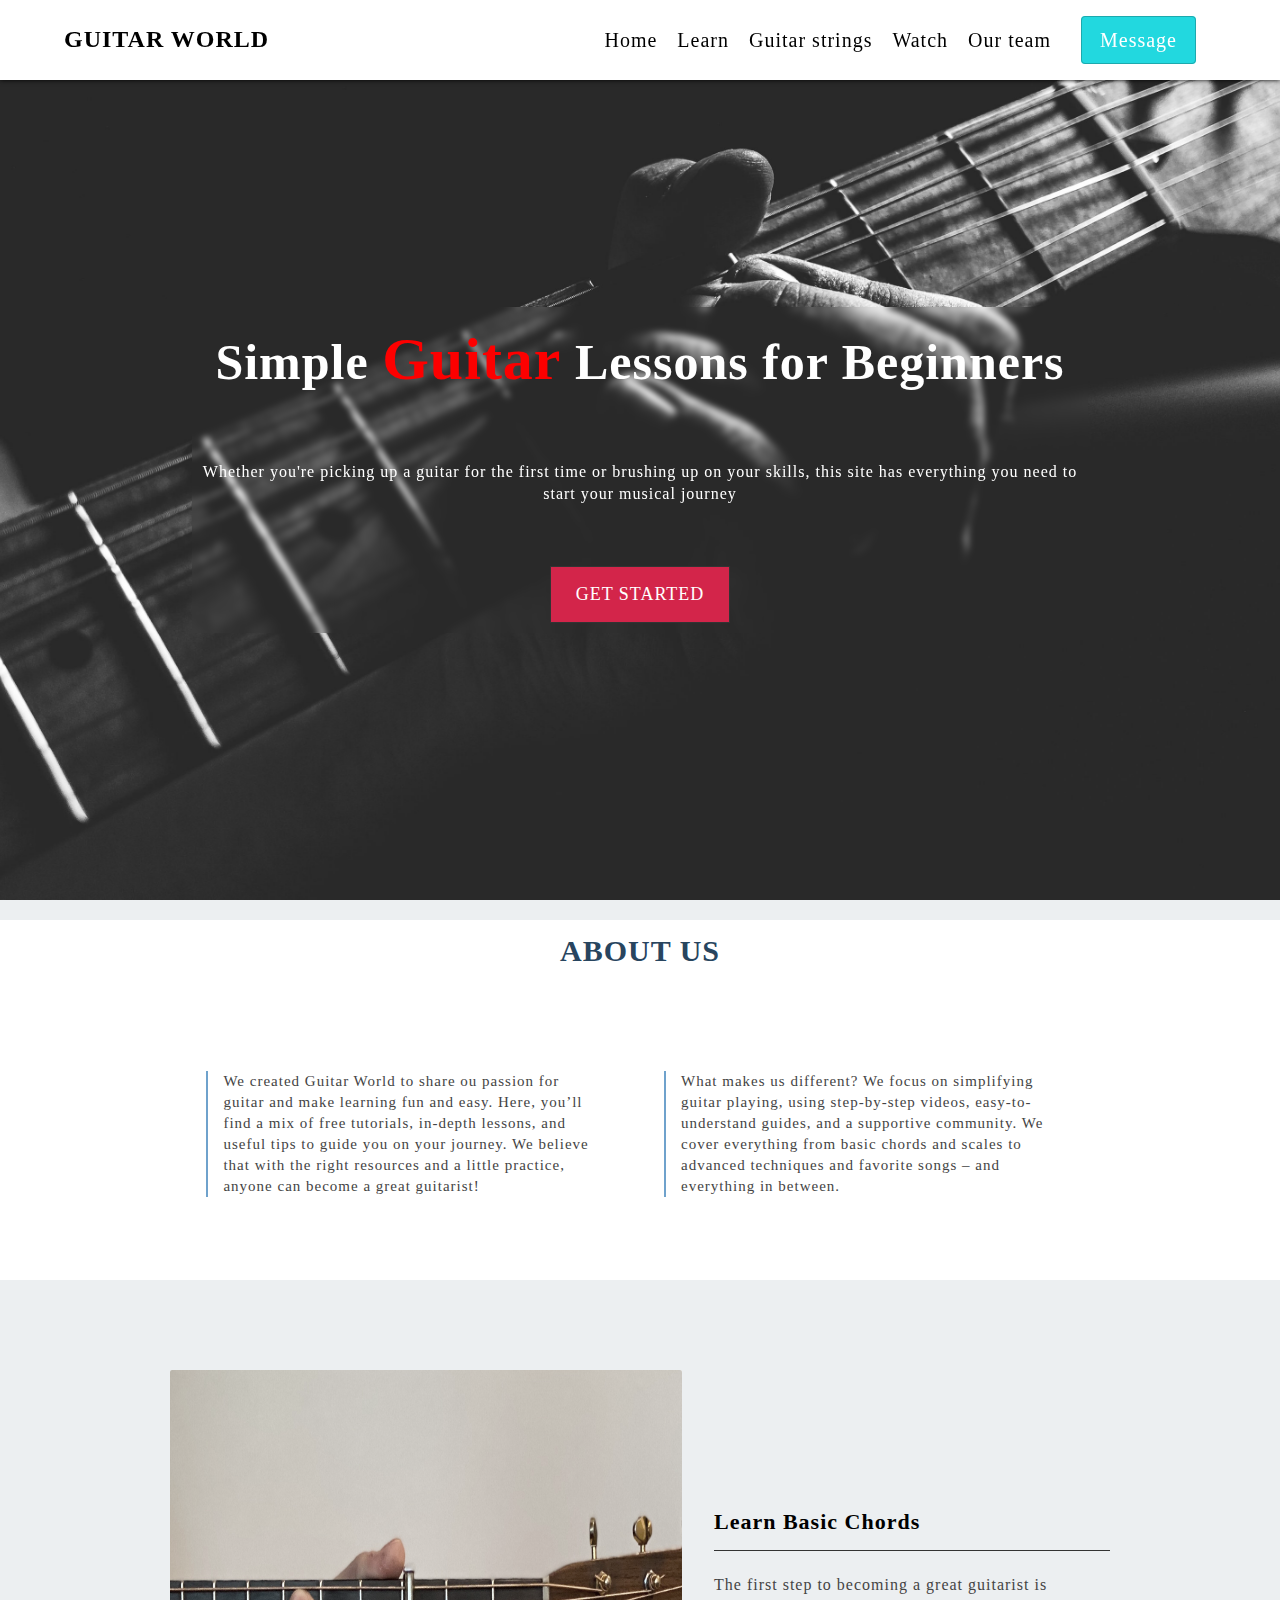
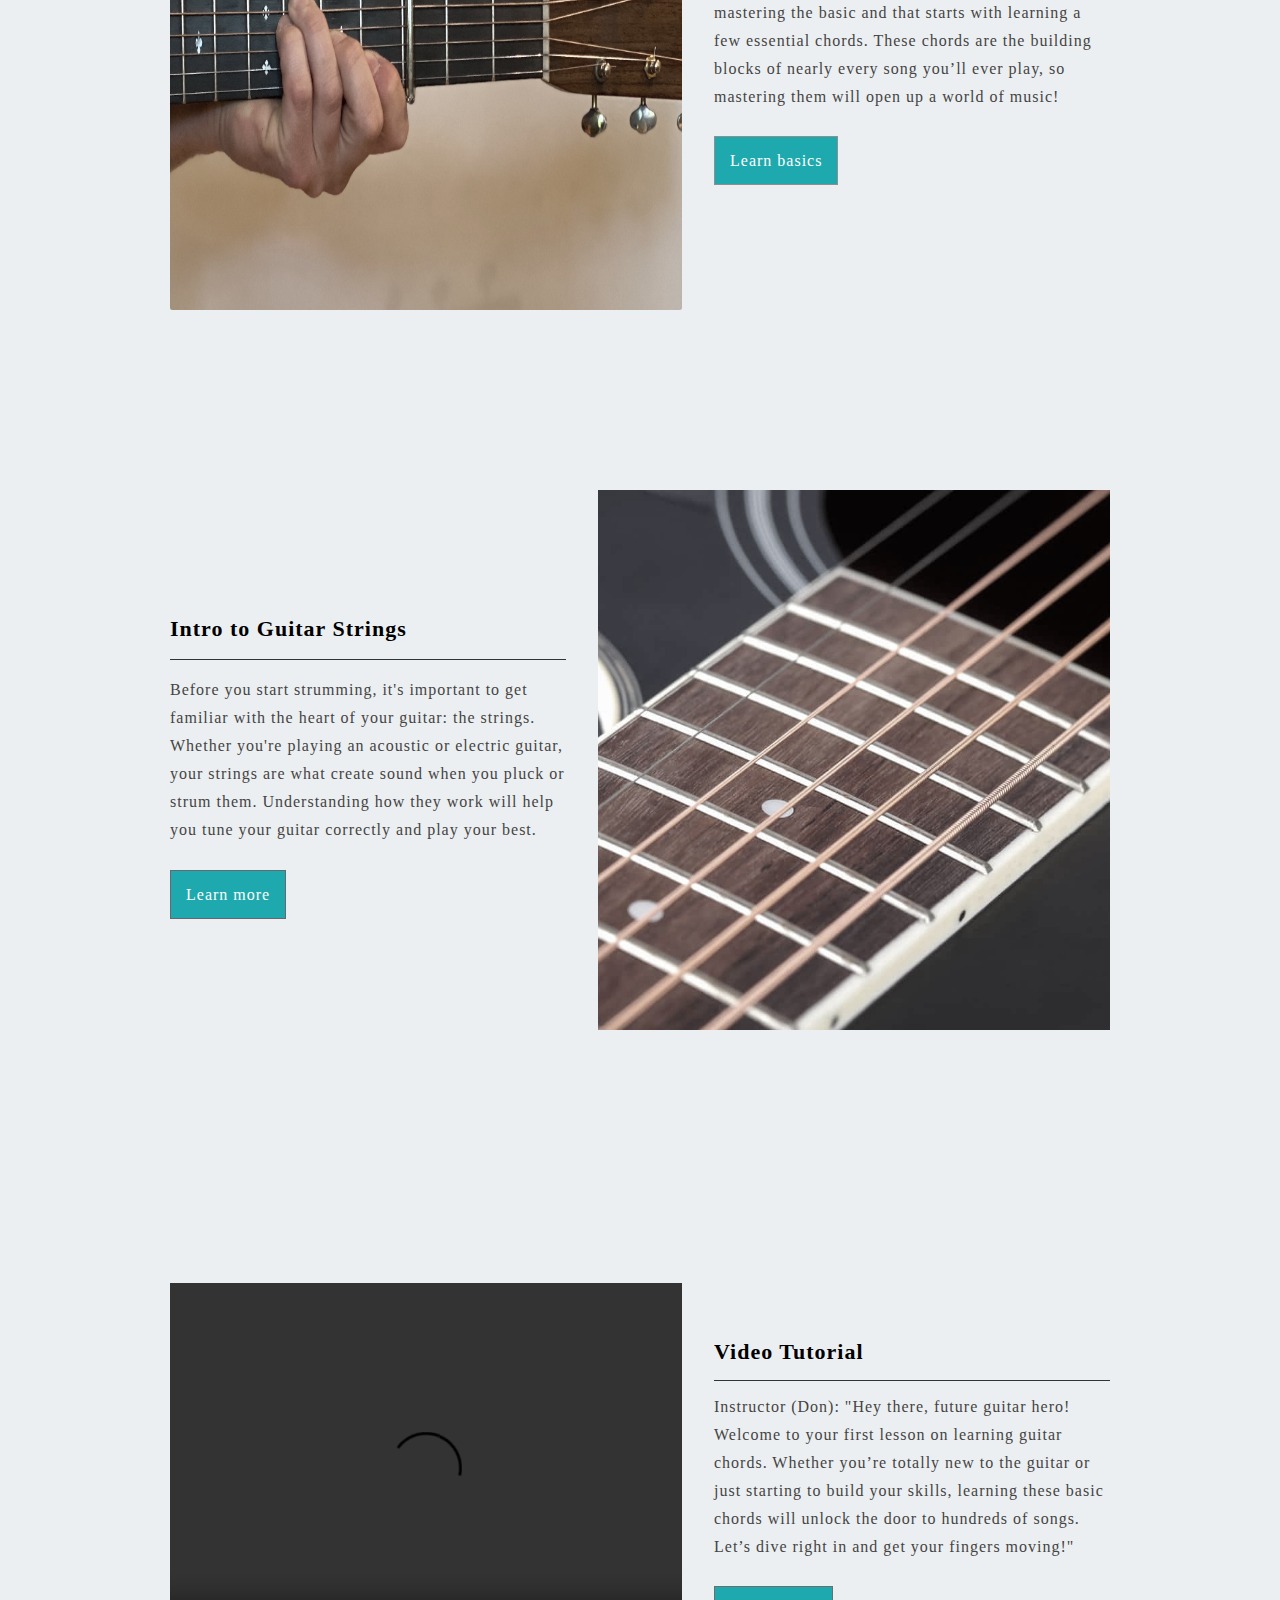
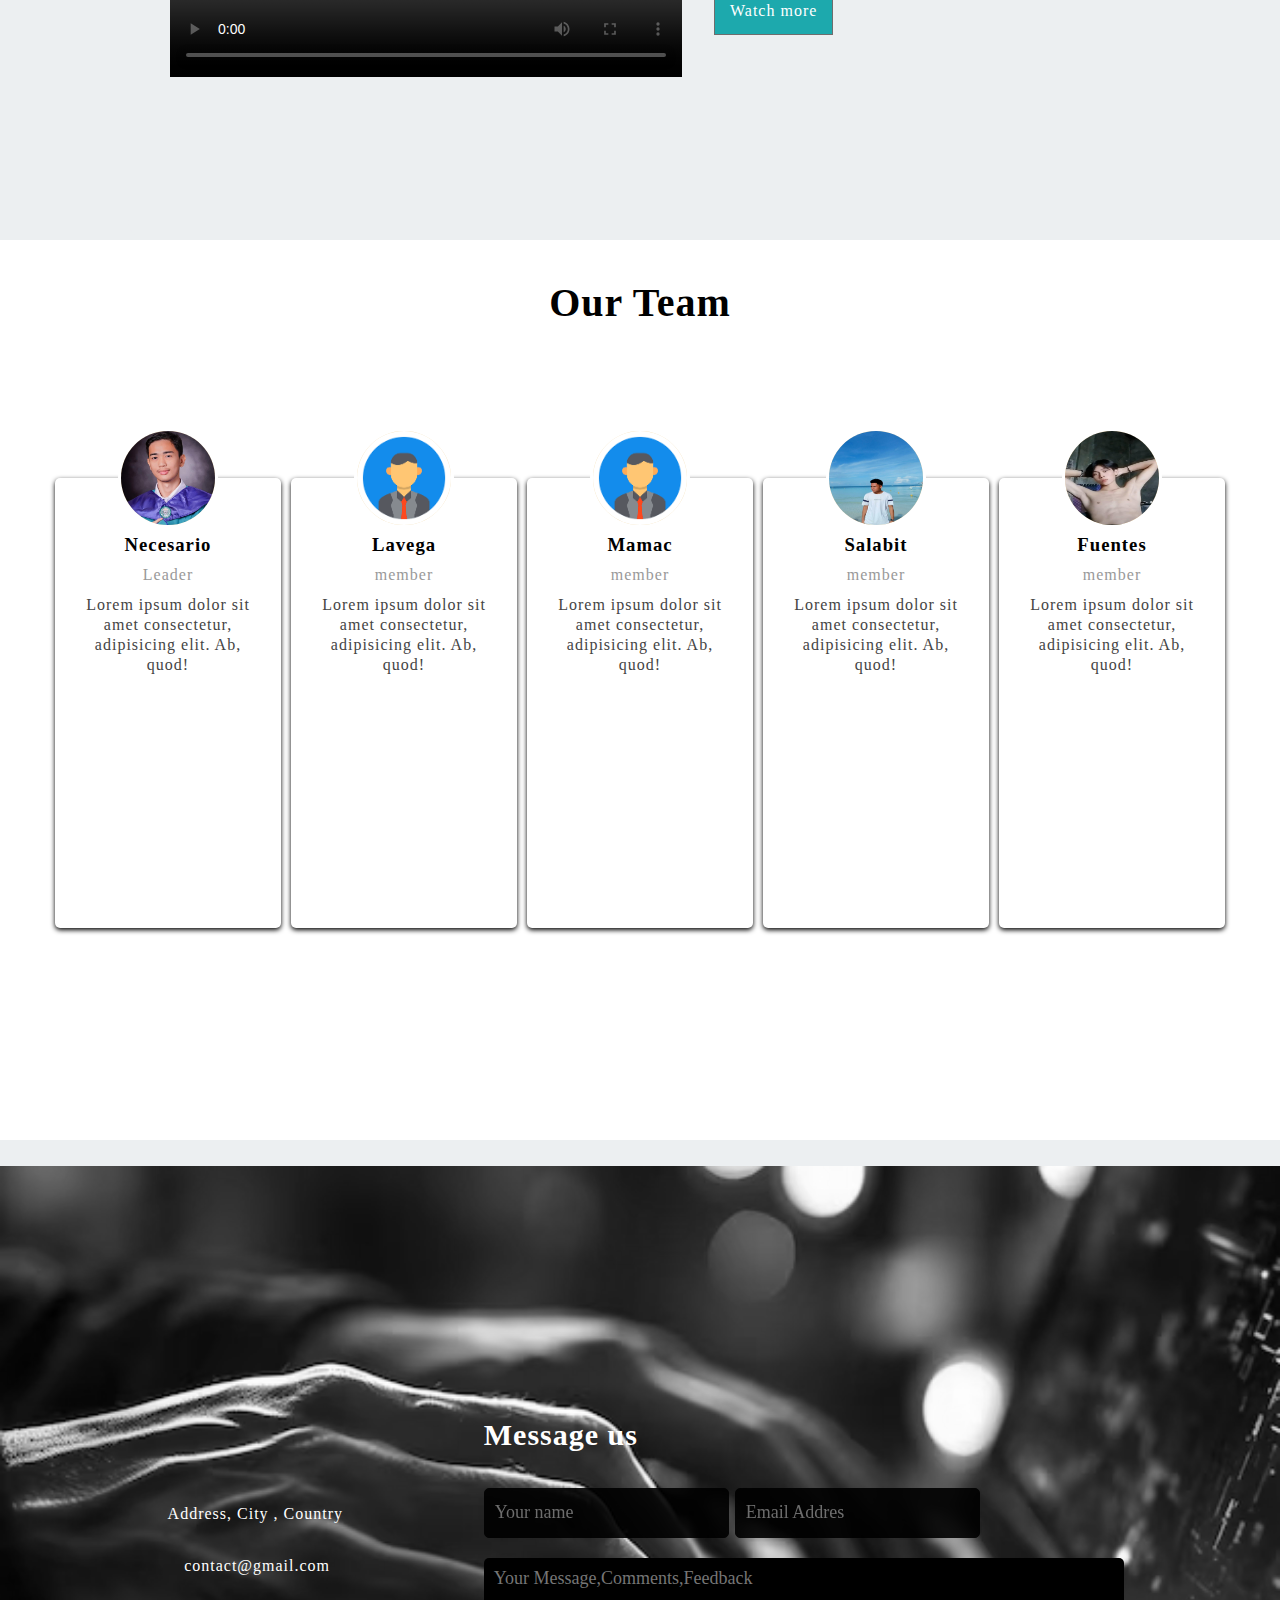
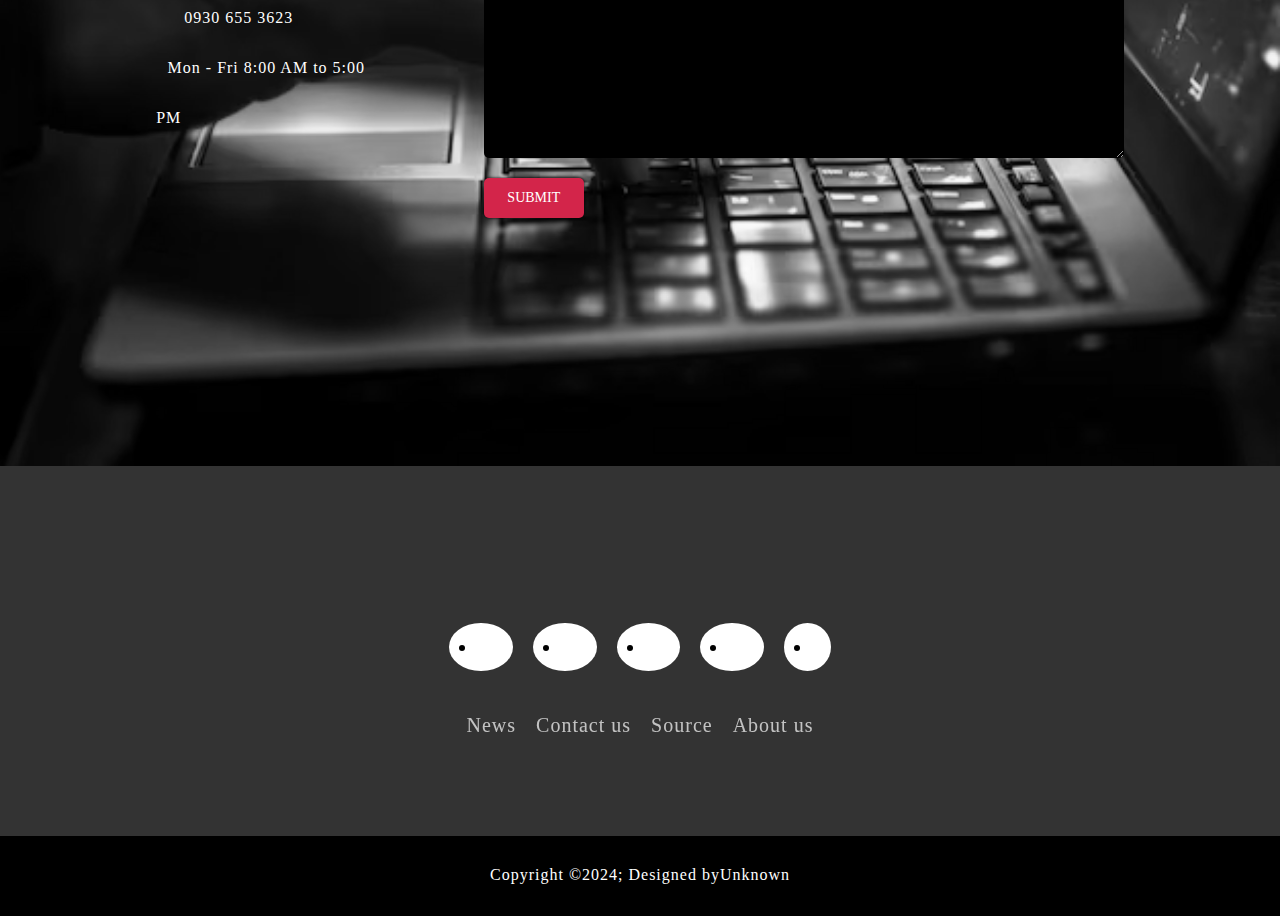
==== index.html @ 0344fdb4 "Add files via upload" ====
<html lang="en">
<head>
    <meta charset="UTF-8">
    <meta name="viewport" content="width=device-width, initial-scale=1.0">
    <link rel="stylesheet" href="style.css">
    <title>Document</title>
    <link href="https://unpkg.com/aos@2.3.1/dist/aos.css" rel="stylesheet">
    <link rel="stylesheet" href="https://cdnjs.cloudflare.com/ajax/libs/font-awesome/6.6.0/css/all.min.css" integrity="sha512-Kc323vGBEqzTmouAECnVceyQqyqdsSiqLQISBL29aUW4U/M7pSPA/gEUZQqv1cwx4OnYxTxve5UMg5GT6L4JJg==" crossorigin="anonymous" referrerpolicy="no-referrer" />
    <link rel="stylesheet" href="https://cdnjs.cloudflare.com/ajax/libs/font-awesome/4.7.0/css/font-awesome.min.css">
</head>
<body>
    <nav>
        <div class="logo" data-aos="zoom-in"  data-aos-duration="1000">GUITAR WORLD</div>
        <ul data-aos="fade-down"  data-aos-duration="2100">
            <li><a href="#">Home</a></li>
            <li><a href="#basic-chords">Learn</a></li>
            <li><a href="#learn-stings">Guitar strings</a></li>
            <li><a href="#watch">Watch</a></li>
            <li><a href="#our-team">Our team</a></li>
            <li><a href="#contact" id="login">Message</a></li>
        </ul>
    </nav>
<!-----------------------------HERO------------------------------------------>
    <div class="banner" style="background-image: url(banner.png);">

    </div>
    <div class="hero">
       <div class="hero-content">
            <h1 data-aos="fade-right"  data-aos-duration="2700">Simple <span>Guitar</span> Lessons for Beginners</h1>
            <p data-aos="fade-left"  data-aos-duration="2500">Whether you're picking up a guitar for the first time or brushing up on your skills, this site has everything you need to start your musical journey</p>
            <a href="#get-started" data-aos="fade-up"  data-aos-duration="3000">GET STARTED</a>
        </div>
    </div>
<!----------------------------------GET STARTED------------------------------------------->
    <div class="get-started" id="get-started">
        <h2>ABOUT US</h2>
        <div class="get-started-content">
            <p>We created Guitar World to share ou passion for guitar and make learning fun and easy. Here, you’ll find a mix of free tutorials, in-depth lessons, and useful tips to guide you on your journey. We believe that with the right resources and a little practice, anyone can become a great guitarist!</p>
            <p>What makes us different? We focus on simplifying guitar playing, using step-by-step videos, easy-to-understand guides, and a supportive community. We cover everything from basic chords and scales to advanced techniques and favorite songs – and everything in between.</p>
        </div>
    </div>
<!-----------------------------------SECTION 2--------------=----------------------------->
    <div class="section-2" id="basic-chords">
        <div class="section-2-container">
            <img src="f.jpg" alt="">
        </div>
        <div class="section-2-content">
            <h2>Learn Basic Chords</h2>
            <p>The first step to becoming a great guitarist is mastering the basic and that starts with learning a few essential chords.
             These chords are the building blocks of nearly every song you’ll ever play, so mastering them will open up a world of music!</p>
             <a href="https://www.youtube.com/results?search_query=basic+chords+guitar" target="_blank" id="section-2-btn">Learn basics</a>
        </div>
    </div>
<!----------------------------------------DISCORD------------------------------------------>
    <div class="discord-section">
        
    </div>

<!---------------------------------------SECTION 3------------------------------------------->
    <div class="section-3" id="learn-stings">
        <div class="section3-content">
            <h2>Intro to Guitar Strings</h2>
            <p>Before you start strumming, it's important to get familiar with the heart of your guitar: the strings. Whether you're playing an acoustic or electric guitar, your strings are what create sound when you pluck or strum them. Understanding how they work will help you tune your guitar correctly and play your best.</p>
            <a href="Guitar.html" target="_blank" id="section-3-btn">Learn more</a>
        </div>
        <div class="section3-container">
            <img src="strings.jpg" alt="">
        </div>
    </div>
<!---------------------------------------SECTION 4------------------------------------------->
    <div class="section-4" id="watch">
        <div class="section4-container">
            <video src="video.mp4" controls autoplay=""></video>
        </div>
        <div class="section4-content">
            <h2>Video Tutorial</h2>
            <p>Instructor (Don):
                "Hey there, future guitar hero! Welcome to your first lesson on learning guitar chords. Whether you’re totally new to the guitar or just starting to build your skills, learning these basic chords will unlock the door to hundreds of songs. Let’s dive right in and get your fingers moving!"</p>
            <a href="#" id="section-4-btn">Watch more</a>
        </div>
    </div>
<!-------------------------------------- OUR TEAM-------------------------------------------->
    <div class="our-team" id="our-team">
        <h1 style="color:#000;">Our Team</h1>

        <div class="team">
            <div class="team-member">
                <div class="team-img">
                    <img src="kyle.png" alt="">
                </div>
                <h3>Necesario</h3>
                <p class="role">Leader</p>
                <p>Lorem ipsum dolor sit amet consectetur, adipisicing elit. Ab, quod!</p>
            </div>
            <div class="team-member">
                <div class="team-img">
                    <img src="profile.png" alt="">
                </div>
                <h3>Lavega</h3>
                <p class="role">member</p>
                <p>Lorem ipsum dolor sit amet consectetur, adipisicing elit. Ab, quod!</p>
            </div>
            <div class="team-member">
                <div class="team-img">
                    <img src="profile.png" alt="">
                </div>
                <h3>Mamac</h3>
                <p class="role">member</p>
                <p>Lorem ipsum dolor sit amet consectetur, adipisicing elit. Ab, quod!</p>
            </div>
            <div class="team-member">
                <div class="team-img">
                    <img src="salabit.png" alt="">
                </div>
                <h3>Salabit</h3>
                <p class="role">member</p>
                <p>Lorem ipsum dolor sit amet consectetur, adipisicing elit. Ab, quod!</p>
            </div>
             <div class="team-member">
                <div class="team-img">
                    <img src="cj.jpg" alt="">
                </div>
                <h3>Fuentes</h3>
                <p class="role">member</p>
                <p>Lorem ipsum dolor sit amet consectetur, adipisicing elit. Ab, quod!</p>
            </div>
        </div>   
    </div>
<!------------------------------------------- CONTACT US---------------------------------------------------->
 <div class="contact-section" id="contact">
    <img src="type.png" alt="">
    <div class="contact-info">
        <div><i class="fa-solid fa-location-dot"></i>Address, City , Country</div>
        <div><i class="fa-solid fa-envelope"></i>contact@gmail.com</div>
        <div><i class="fa-solid fa-phone"></i>0930 655 3623</div>
        <div><i class="fa-solid fa-clock"></i>Mon - Fri 8:00 AM to 5:00 PM</div>
    </div>
    <div class="contact-form">
        <h2>Message us</h2>
        <form action="" class="contact">
            <div class="inputs">
                <input type="text" id="username" name="uname" placeholder="Your name" class="input-type" required>
                <input type="email" id="email" name="email" placeholder="Email Addres" class="input-type" required>
            </div>
            <textarea name="" id="" rows="5" placeholder="Your Message,Comments,Feedback" required></textarea>
            <input type="submit" value="Submit" class="submit">
        </form>
    </div>
 </div>
<!---------------------------------------- FOOTER ------------------------------------------------------>
    <footer>
        <div class="footer-social-icons">
                <a href=""><li class="fa-brands fa-facebook"></li></a>
                <a href=""><li class="fa-brands fa-twitter"></li></a>
                <a href=""><li class="fa-brands fa-instagram"></li></a>
                <a href=""><li class="fa-brands fa-google"></li></a>
                <a href=""><li class="fa-brands fa-discord"></li></a>
        </div>
        <div class="footernav">
            <ul>
            <li><a href="#">News</a></li>
            <li><a href="#">Contact us</a></li>
            <li><a href="#">Source</a></li>
            <li><a href="#">About us</a></li>
            </ul>
        </div>
        <div class="footerbtn">
            <p style="color:white;">Copyright &copy;2024; Designed by<span>Unknown</span></p>
        </div>
    </footer>
  

    <script src="https://unpkg.com/aos@2.3.1/dist/aos.js"></script>
   <script>
     AOS.init();
   </script>
</body>

</html>
---- style.css ----
:root{
    --h1-clr:#fff;
    --background-clr:#eceff1;
    --logo-clr:#000;
    --p-clr:#444;
    --h3-clr:black;
    --h2-clr:black;
    --section-backg: #eceff1;
    --nav-background:white;
    --a-color:#000;
    --btn-clr1:#1da9ad;
    --btn-clr2:#1da9ad;

    --hover-clr1:white;
/*--------------------------COLORS ------------------------*/
    --backg-width:80vw;
    --h1-size:50px;
    --p-size:16px;
    --h2-size:22px;
    --h3-size:18px;
    --border-top:2px solid ;
    --img-wdth:40vw;
    --img-height:60vh;
    --logo-size:24px;
    --a-size:20px;
}

*{
    margin: 0;
    padding: 0;
    box-sizing: border-box;
    font-family: verdana;
}

body{
    overflow-x: hidden;
    background-color:var(--background-clr);
    letter-spacing: 1px;
    line-height: 1.4;
    display: flex;
    flex-direction: column;
}
p{
    font-weight: 300;
    color: black;
}

html{
    scroll-behavior: smooth;
    scroll-padding: 12%;
}

nav{
    width: 100vw;
    height: 80px;
    background: var(--nav-background);
    box-shadow: 0 0 5px #000;
    display: flex;
    align-items: center;
    justify-content: space-between;
    gap: 7em;
    position: fixed;
    top: 0;
    z-index: 999;
}

.logo{
    font-size: var(--logo-size);
    margin: 5%;
    font-weight: 900;
    color: var(--logo-clr);
}
ul{
    display: flex;
    padding: 10px;
    margin: 5%;
}
ul li{
    list-style: none;
}
ul li a{
    color: var(--a-color);
    margin: 10px;
    font-size: 20px;
    text-decoration: none;
    transition: .3s;
}
ul li a:hover{
    color: #1da9ad;
}
#login{
    color: white;
    background: #22d8df;
    padding: 12px 18px;
    margin-left: 20px;
    transition: .3s;
    border: 1px solid #1da9ad;
    border-radius: 4px;
}
#login:hover{
    color: var(--hover-clr1);
    background: #1da9ad;
}
/*---------------------------------HERO------------------------------*/
.banner{
    width: 100vw;
    height: 100vh;
    background-position: center;
    background-size: cover;
    position: absolute;
    z-index: -1;
}

.hero{
    width: 100vw;
    height: 100%;
    display: flex;
    justify-content: center;
    align-items: center;
    margin-top: 20px;
    color: var(--h1-clr);
    text-align: center;
    position: relative;
    gap: 1em;
}

.hero-content{
    display: flex;
    flex-direction: column;
    align-items: center;
    gap: 1em;
    text-align: center;
    max-width: 70vw;
    max-height: 60%;
    margin-left: 7%;
    backdrop-filter: blur(3px);
    padding: 10px;
    margin: auto;
}
.hero-content h1{
    font-size: var(--h1-size);
    margin-bottom: 5%;
    font-family: 'Times New Roman', Times, serif;
}
.hero p{
    color: white;
}

.hero span{
    color: rgb(253, 0, 0);
    font-size: 60px;
    font-family: 'Times New Roman', Times, serif;
}
.hero a{
    background-color: #d3254a;
    padding: 15px 25px;
    color: white;
    font-size: 18px;
    text-decoration: none;
    margin-top: 5%;
    transition: .3s;
    border: 1px solid #333;
}
.hero a:hover{
    background-color: transparent;
    border: 1px solid #fff;
    color: #fff;
}



/*-------------------------------GET STARTED ------------------------------*/
.get-started{
    width: 100vw;
    margin: auto;
    height: 40vh;
    background:white;
    display: flex;
    flex-direction: column;
    align-items: center;
    padding: 10px;

}
.get-started-content{
    width: 80vw;
    margin:auto ;
    text-align: left;
    display: flex;
    justify-content: center;
    gap: 3em;
}
.get-started h2{
    font-size: 30px;
    margin-bottom: 2%;
    color: #28455f;
}
.get-started-content p{
    font-size: 15px;
    color: #444;
    max-width: 40%;
    border-left: 2px solid rgb(111, 162, 204);
    padding: 0 15px;
}
/*------------------------------------- SECTION 2 ----------------------------------------*/

.section-2{
    width: var(--backg-width);
    margin: auto;
    height: 80vh;
    background-color: var(--section-backg);
    display: flex;
    justify-content: center;
    align-items: center;
    gap: 2em;
    padding: 10px 42px;
    position: relative;
}
.section-2-container img{
    width: var(--img-wdth);
    height: var(--img-height);
    background: white;
    filter: grayscale(50%);
    border-radius: 2px
}


.section-2-content h2{
    font-size: var(--h2-size);
    margin-bottom: 5%;
    color: var(--h2-clr);
    padding-bottom: 12px;
    border-bottom: 1px solid #333;
}
.section-2-content p{
    font-size: var(--p-size);
    margin-bottom: 10%;
    color: var(--p-clr);
    line-height: 1.75;
}
#section-2-btn{
    text-decoration: none;
    padding: 15px 15px;
    background-color: var(--btn-clr1);
    color: white;
    transition: .3s;
    border: 1px solid #918e8e;
}
#section-2-btn:hover{
    color: rgb(255, 255, 255);
    background-color: #22d8df;
}

/*-------------------------------------DISCORD------------------------------------*/
/* .discord-section{
    width: 100vw;
    height: 20vh;
    background: white;
    margin: auto;
}

/*---------------------------------------SECTION 3 --------------------------------*/
.section-3{
    width: var(--backg-width);
    margin: auto;
    height: 80vh;
    background: var(--section-backg);
    display: flex;
    justify-content: center;
    align-items: center;
    gap: 2em;
    padding: 10px 42px;
}
.section3-content{
    width: 45vw;
}
.section3-content h2{
    font-size: var(--h2-size);
    margin-bottom: 4%;
    color: var(--h2-clr);
    padding-bottom: 15px;
    border-bottom: 1px solid #333;
}
.section3-content p{
    color: var(--p-clr);
    font-size: var(--p-size);
    margin-bottom: 10%;
    line-height: 1.75;
}
#section-3-btn{
    text-decoration: none;
    padding: 15px 15px;
    color: white;
    background-color:var(--btn-clr1);
    transition: .3s;
    border: 1px solid rgb(104, 103, 109);
}
#section-3-btn:hover{
    background-color: #22d8df;
    color: white;
}

.section3-container img{
    width: var(--img-wdth);
    height: 60vh;
    background-color: white;
    filter: grayscale(50%);
    object-fit: cover;
}
/*------------------------------------------SECTION 4--------------------------------*/
.section-4{
    width: var(--backg-width);
    height: 80vh;
    background: var(--section-backg);
    display: flex;
    justify-content: center;
    align-items: center;
    margin: auto;
    gap: 2em;
     border-radius: 20px;
    padding: 10px 42px;
}
.section4-container video{
    width:var(--img-wdth);
    aspect-ratio: 13/10;
    background-color: white;
    background-color: black;
}

.section4-content{
    width: 45vw;
}
.section4-content h2{
    font-size: var(--h2-size);
    margin-bottom: 3%;
    color: var(--h2-clr);
    padding-bottom: 12px;
    border-bottom: 1px solid #333;
}
.section4-content p{
    color: var(--p-clr);
    font-size: var(--p-size);
    margin-bottom: 10%;
    line-height: 1.75;
}
#section-4-btn{
    text-decoration: none;
    padding: 15px 15px;
    border: 1px solid rgb(110, 109, 109);
    color: white;
    background-color: var(--btn-clr1);
    transition: .3s;
}
#section-4-btn:hover{
    color: white;
    background-color: #22d8df;
}
/*-----------------------------OUR TEAM--------------------------------------------*/
.our-team{
    width:100vw;
    height: 100vh;
    margin: auto;
    background-color: #fff;
    padding: 0 50px;
    margin-bottom: 2%;
}
.our-team h1{
    font-size: 40px;
    text-align: center;
    margin-bottom: 12%;
    margin-top: 3%;
    color: var(--h1-clr);
    font-family: cursive;
}
.team{
    display: flex;
    text-align: center;
    width: auto;
    justify-content: center;
    color:black;
}
.team p{
    color:var(--p-clr);
}
.team .team-member{
    background-color: white;
    margin: 5px;
    width: 30vw;
    height: 50vh;
    padding: 20px;
    line-height: 20px;
    position: relative;
    border-radius: 5px;
    box-shadow: 0 2px 5px black;
    background-color: white;
    cursor: pointer;
    transition: .4s;
}
.team .team-member:hover{
    background-color: #22d8df;
    color: white;
    transform: translateY(-12px);
}
.team .team-member h3{
    margin-top: 20%;
}
.team .team-member p.role{
    color: #999;
    margin: 10px 0;
}
.team-img{
    width: 100px;
    height: 100px;
    border-radius: 50%;
    background-color:wheat;
    border: 3px solid #ffffff;
    position: absolute;
    top: -50px;
    left: 50%;
    transform: translateX(-50%);
}

.team-img img{
    width: 100%;
    height: 100%;
    border-radius: 50%;
}
/*----------------------------------CONTACT US ----------------------------------------*/
.contact-section{
    width: 100vw;
    height:100vh;
    margin: auto;
    display: flex;
    align-items: center;
    justify-content: center;
    gap:5em;
    color: white;
    position: relative;
    font-size: 20px;
}
.contact-section img{
    width: 100vw;
    height: 100%;
    position: absolute;
    z-index: -1;
    filter: grayscale(100%);
}
.contact-info{
    color: white;
    line-height: 50px;
    font-size: 16px;
    max-width: 500px;
}
.contact-info i {
    margin-right: 5% ;
    font-size: 20px;
}
.contact-form form{
    width: 50vw;
    display: flex;
    flex-direction: column;
    justify-content: center;
    gap: 1em;
}
.contact-form form .input-type{
    height: 50px;
    padding: 10px ;
    font-size: 18px;
    color: #fff;
    background: black;
    opacity: .9;
    border-radius: 5px;
    border: 1px solid black;
    margin-top: 5%;
}
.contact-form form textarea{
    width: 50vw;
    padding: 10px;
    font-size: 18px;
    color: #fff;
    min-height: 200px;
    max-height: 400px;
    resize: vertical;
    border: none;
    border-radius: 5px;
    background: black;
}
.contact-form form .submit{
    width: 100px;
    height: 40px;
    background-color: #d3254a;
    border: none;
    border-radius: 5px;
    text-transform: uppercase;
    color: white;
    font-size: 14px;
    cursor: pointer;
    box-shadow: 0 0 3px black;
}
/*--------------------------------FOOTER--------------------------------------*/
footer{
    width: 100vw;
    height: 50vh;
    background: #333;
    display: flex;
    flex-direction: column;
    align-items: center;
    justify-content: center;
    position: relative;
}
.footer-social-icons{
    display: flex;
    align-items: center;
    justify-content: center;
}
.footer-social-icons a{
    text-decoration: none;
    padding: 10px;
    background-color: white;
    margin: 10px;
    border-radius: 50%;
    color: black;
    font-size: 20px;
    transition: .3s;
}

.footer-social-icons a:hover{
    color: white;
    background-color: #333;
}
.footernav{
    margin: 30px 0;
}
.footernav ul{
    display: flex;
    justify-content: center;
    padding: 0;
    margin: 0;
}
.footernav a{
    color: white;
    opacity: 0.7;
}
.footernav a:hover{
    color: white;
    opacity: 1;
    transition: .3s;
    text-shadow: 0 0 2px white;
}
/*-------------------------------FOOTER BTN---------------------------------------------------*/
.footerbtn{
    width: 100vw;
    height: 80px;
    background-color: #000000;
    display: flex;
    align-items: center;
    color: white;
    justify-content: center;
    position: absolute;
    bottom: 0;
}

/*----------------------------------- KEY FRAMES ----------------------------------------------*/

@keyframes fade{
    from{
        opacity: 0;
        transform: translateY(800px);
    }
    to{
        opacity: 1;
        transform: translateY(0);
    }
}

@media(max-width: 500px){
    nav{
        width: 100%;
        font-size: 20px;
    }
    .logo{
        font-size: 12px;
    }
}
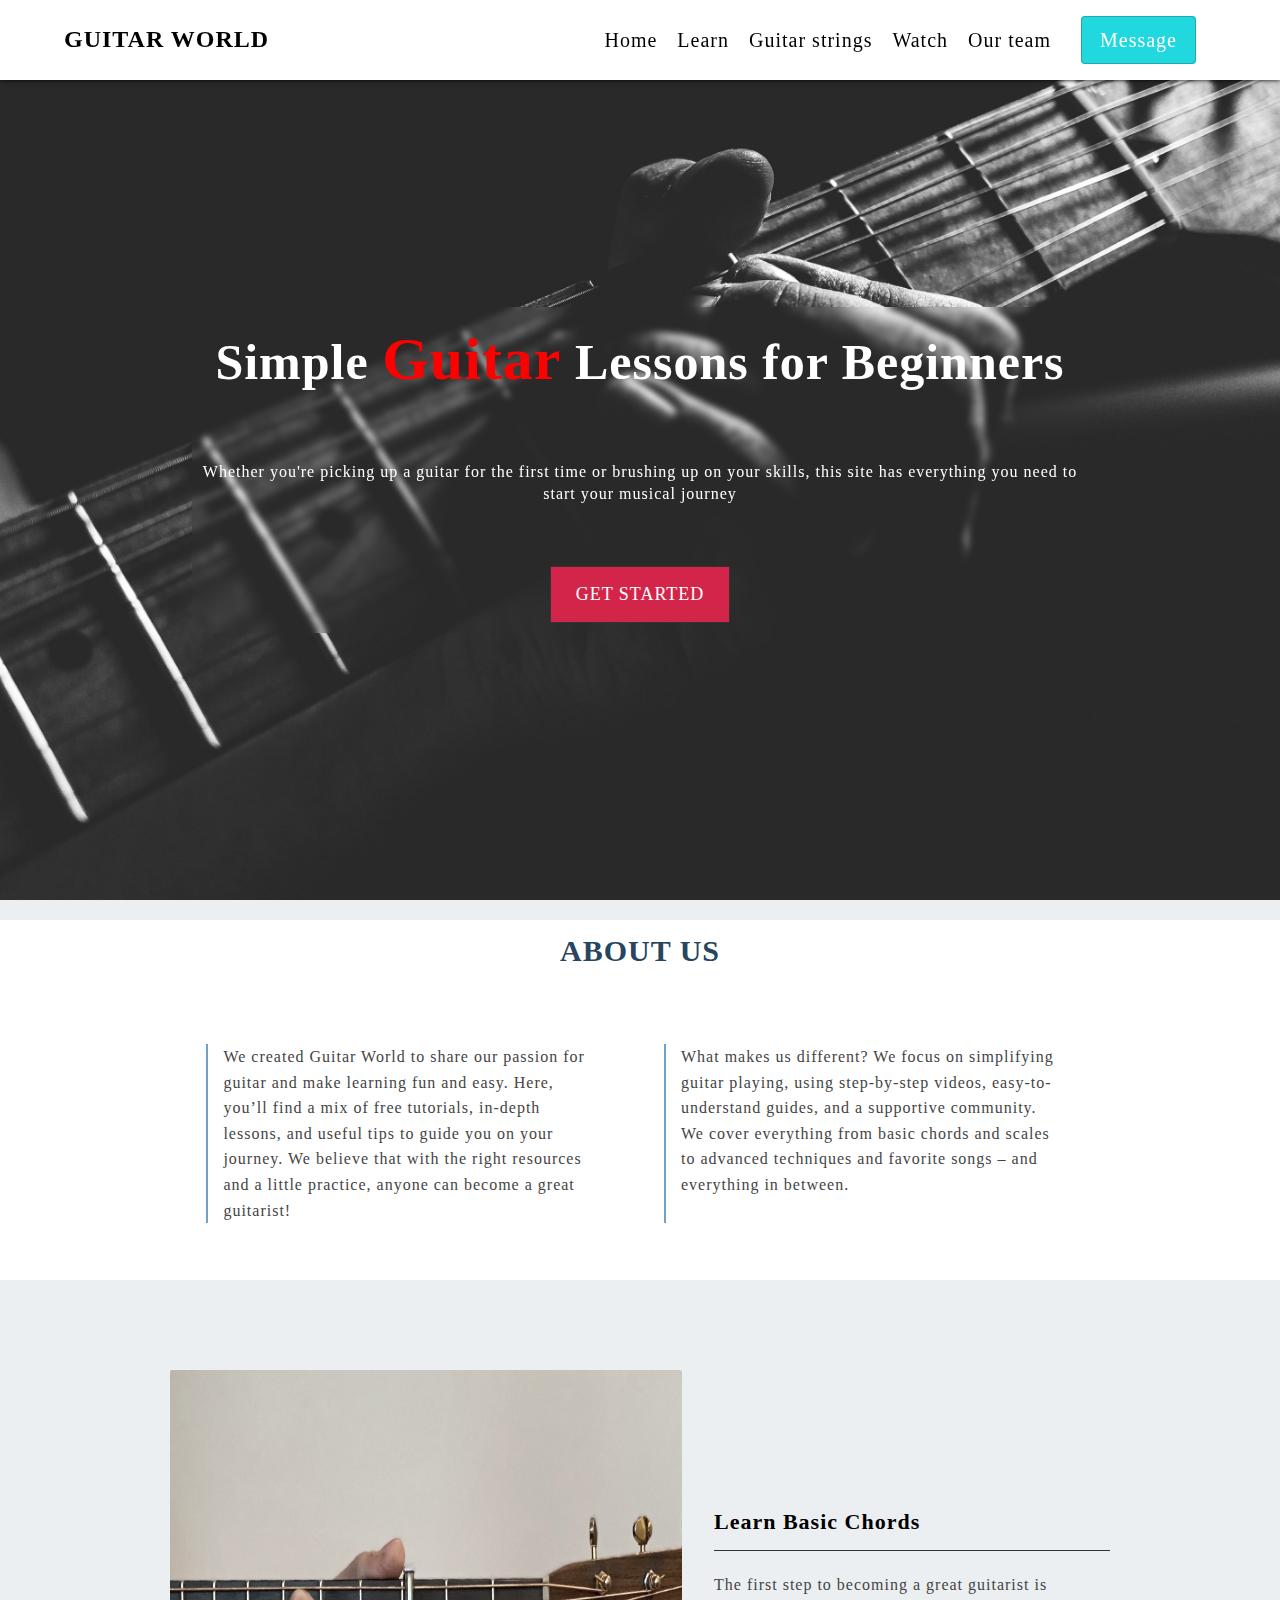
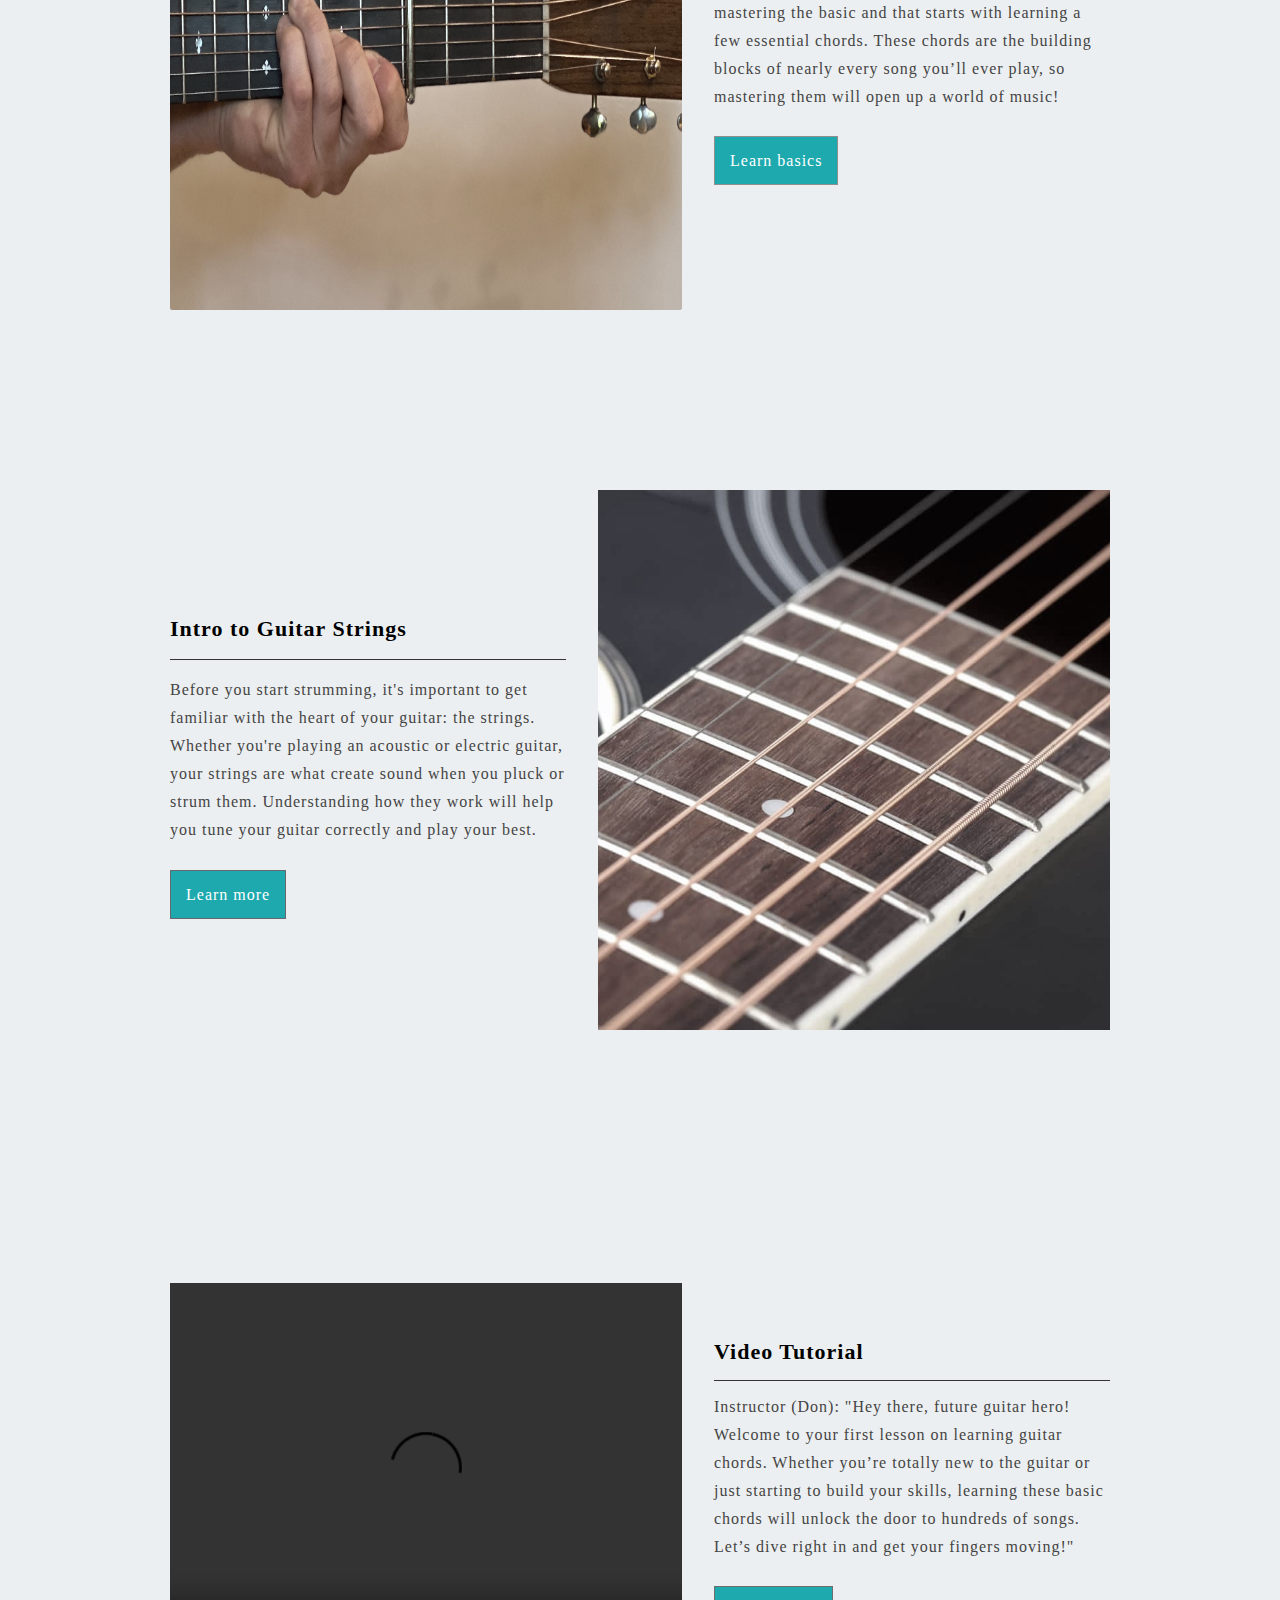
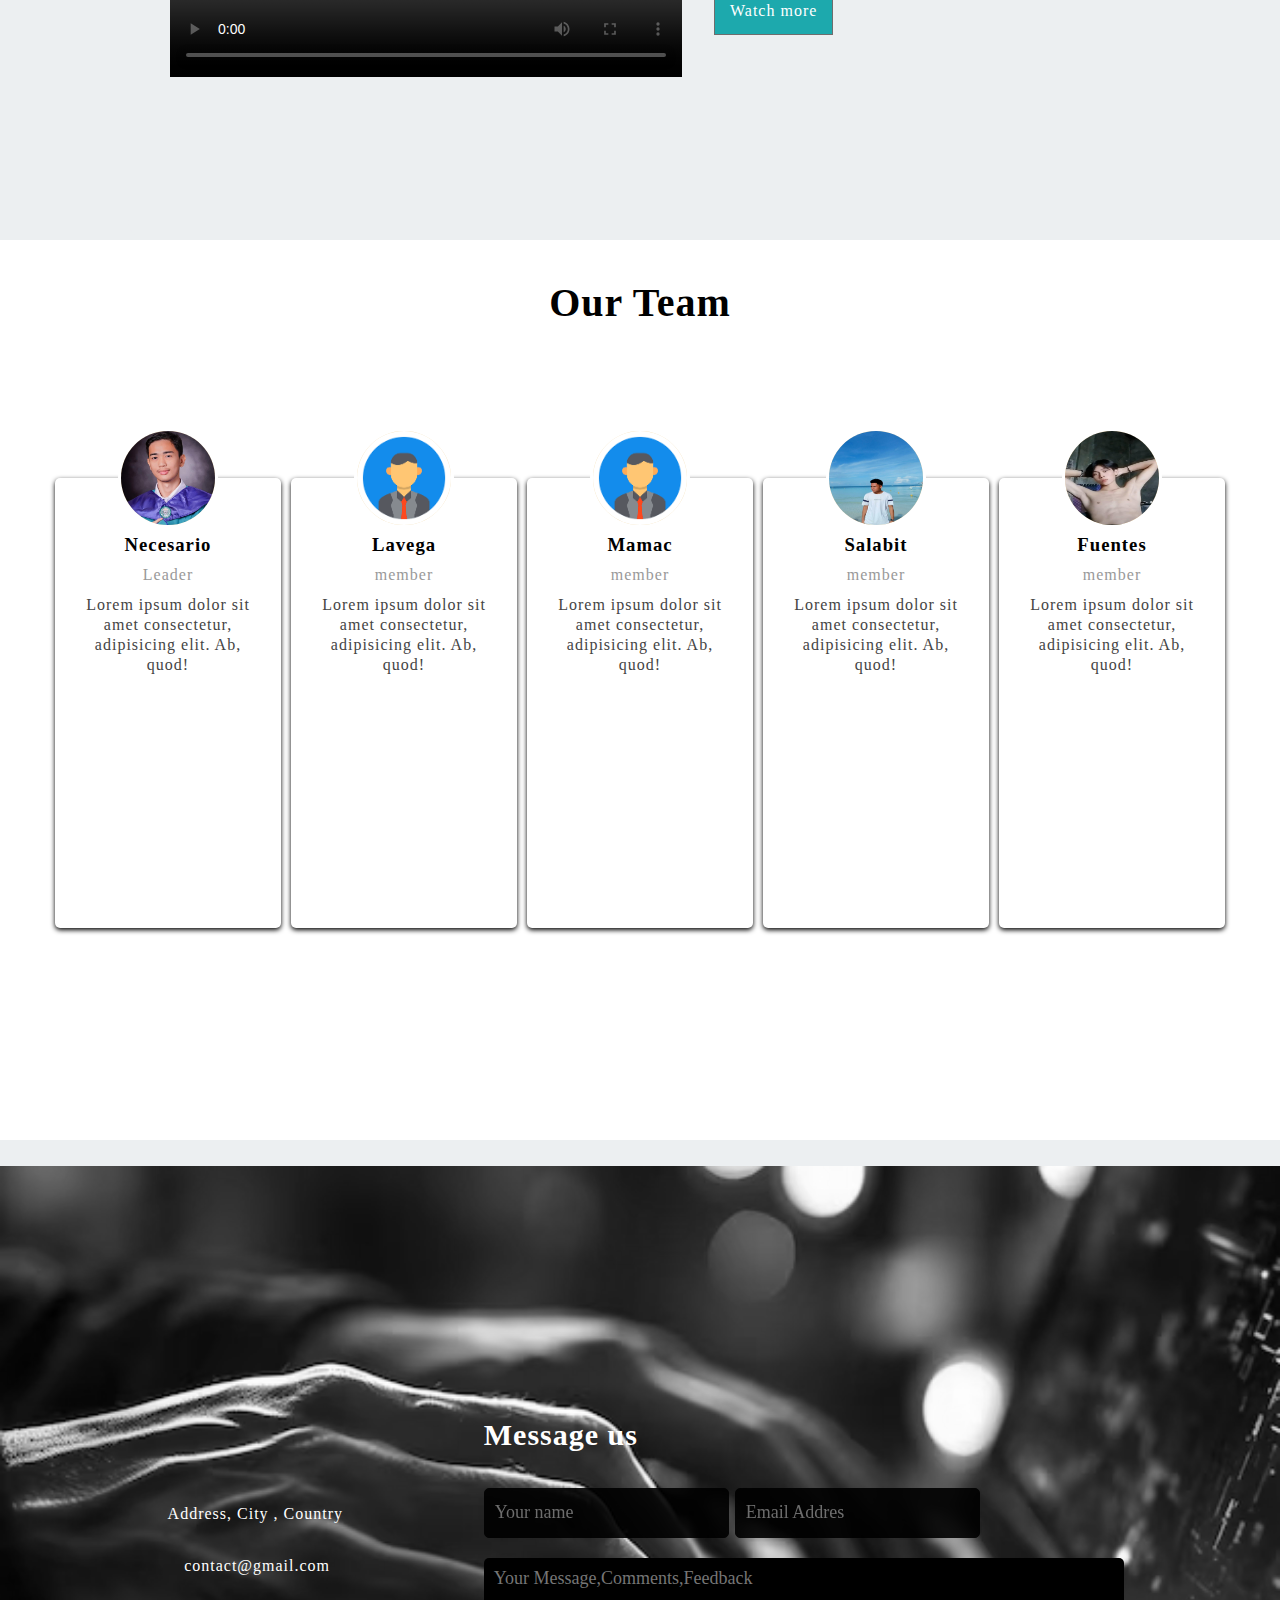
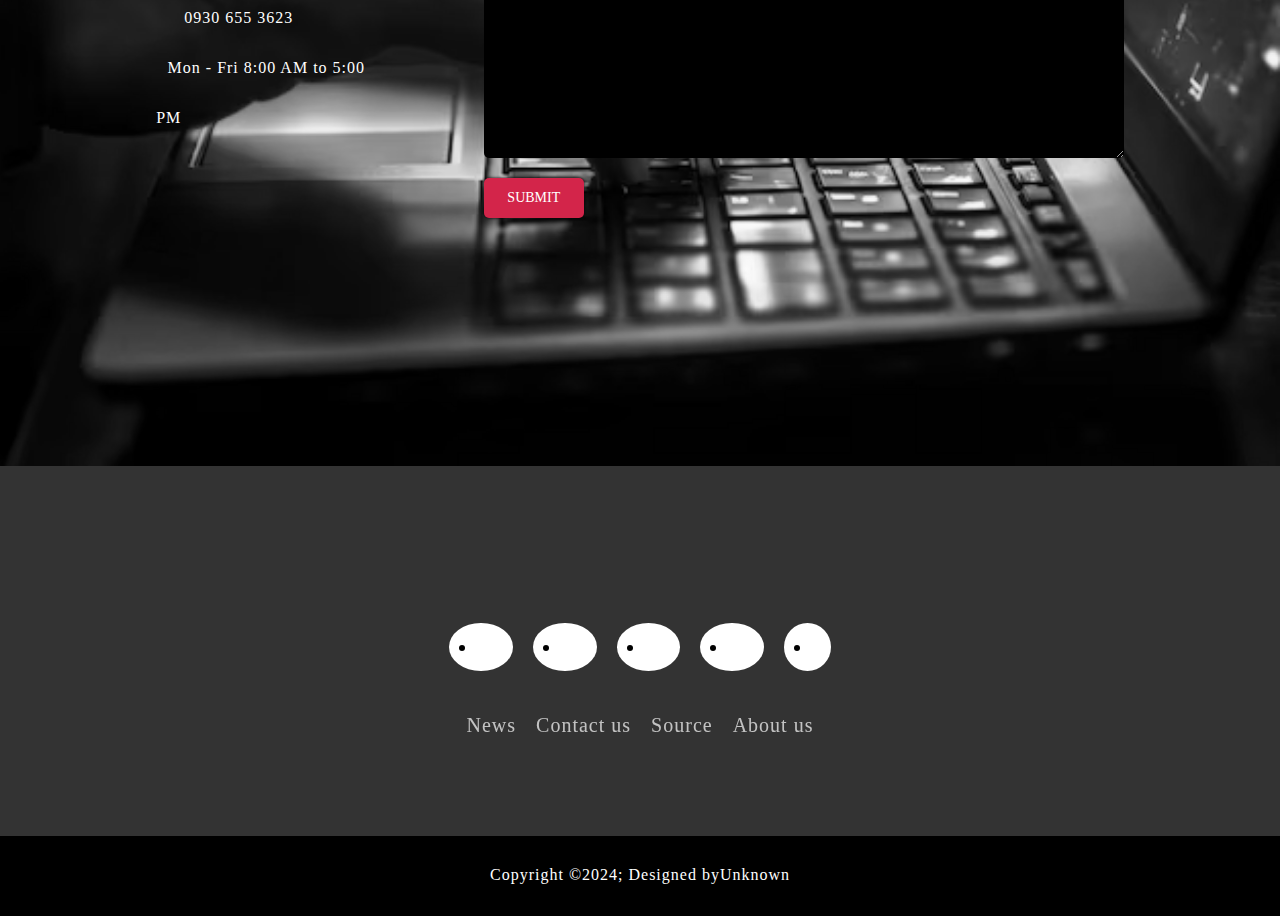
==== commit 03895b46: "Add files via upload" ====
--- a/index.html
+++ b/index.html
@@ -35,7 +35,7 @@
     <div class="get-started" id="get-started">
         <h2>ABOUT US</h2>
         <div class="get-started-content">
-            <p>We created Guitar World to share ou passion for guitar and make learning fun and easy. Here, you’ll find a mix of free tutorials, in-depth lessons, and useful tips to guide you on your journey. We believe that with the right resources and a little practice, anyone can become a great guitarist!</p>
+            <p>We created <strong>Guitar World</strong> to share our passion for guitar and make learning fun and easy. Here, you’ll find a mix of free tutorials, in-depth lessons, and useful tips to guide you on your journey. We believe that with the right resources and a little practice, anyone can become a great guitarist!</p>
             <p>What makes us different? We focus on simplifying guitar playing, using step-by-step videos, easy-to-understand guides, and a supportive community. We cover everything from basic chords and scales to advanced techniques and favorite songs – and everything in between.</p>
         </div>
     </div>
--- a/style.css
+++ b/style.css
@@ -159,7 +159,7 @@
     font-size: 18px;
     text-decoration: none;
     margin-top: 5%;
-    transition: .3s;
+    transition: .5s;
     border: 1px solid #333;
 }
 .hero a:hover{
@@ -196,11 +196,12 @@
     color: #28455f;
 }
 .get-started-content p{
-    font-size: 15px;
+    font-size: 16px;
     color: #444;
     max-width: 40%;
     border-left: 2px solid rgb(111, 162, 204);
     padding: 0 15px;
+    line-height: 1.6
 }
 /*------------------------------------- SECTION 2 ----------------------------------------*/
 
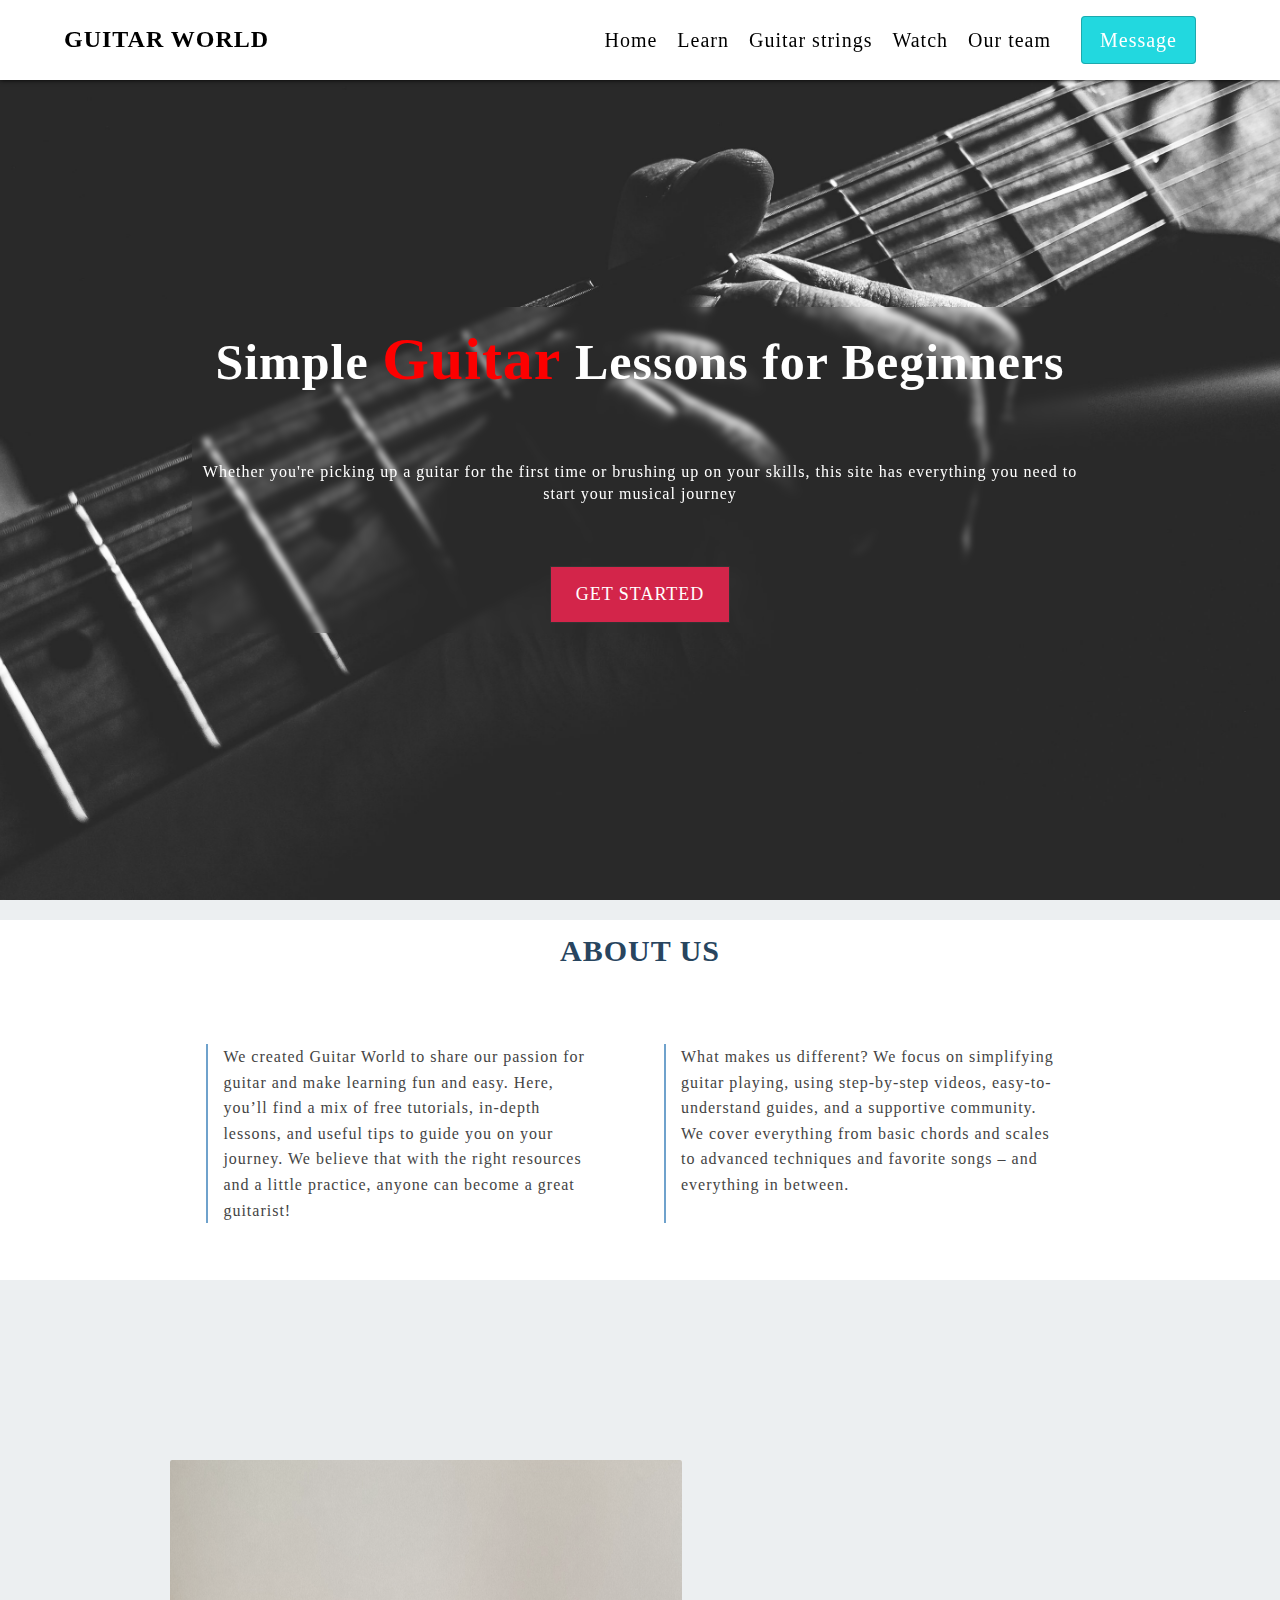
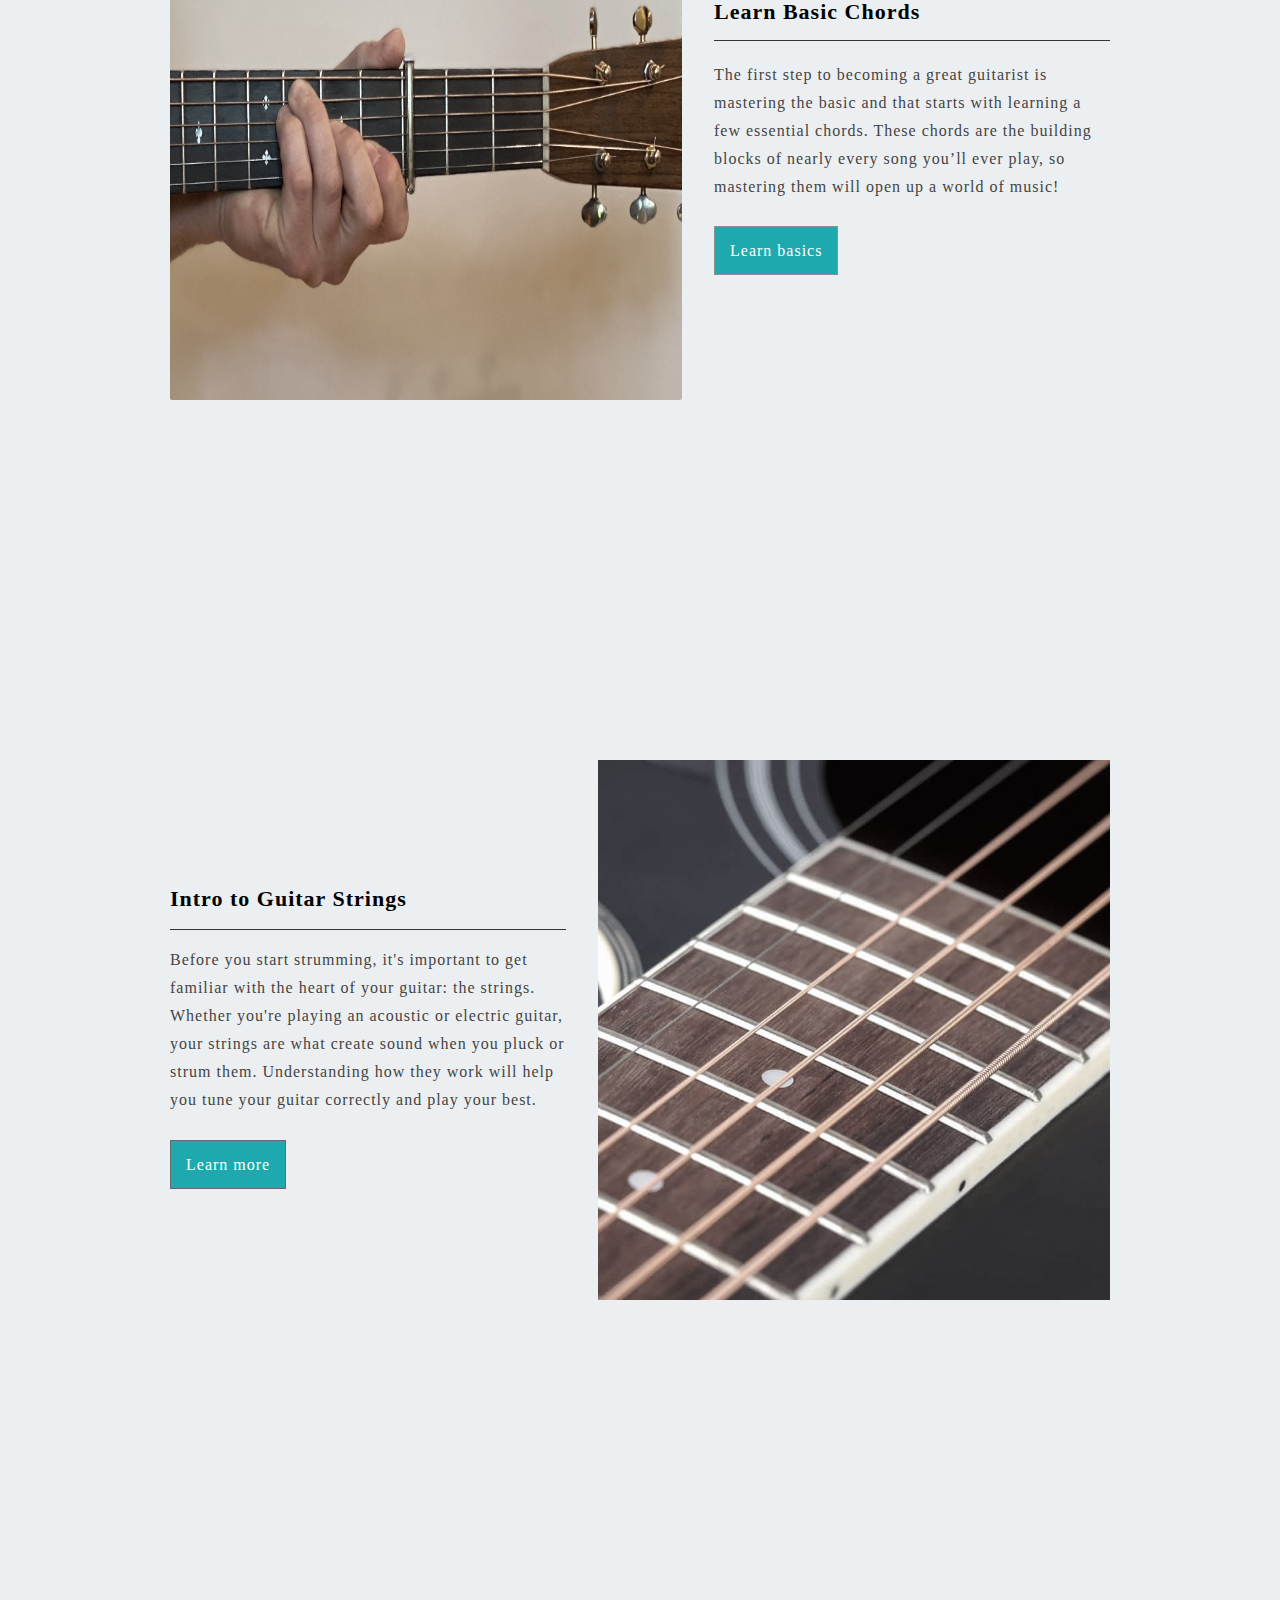
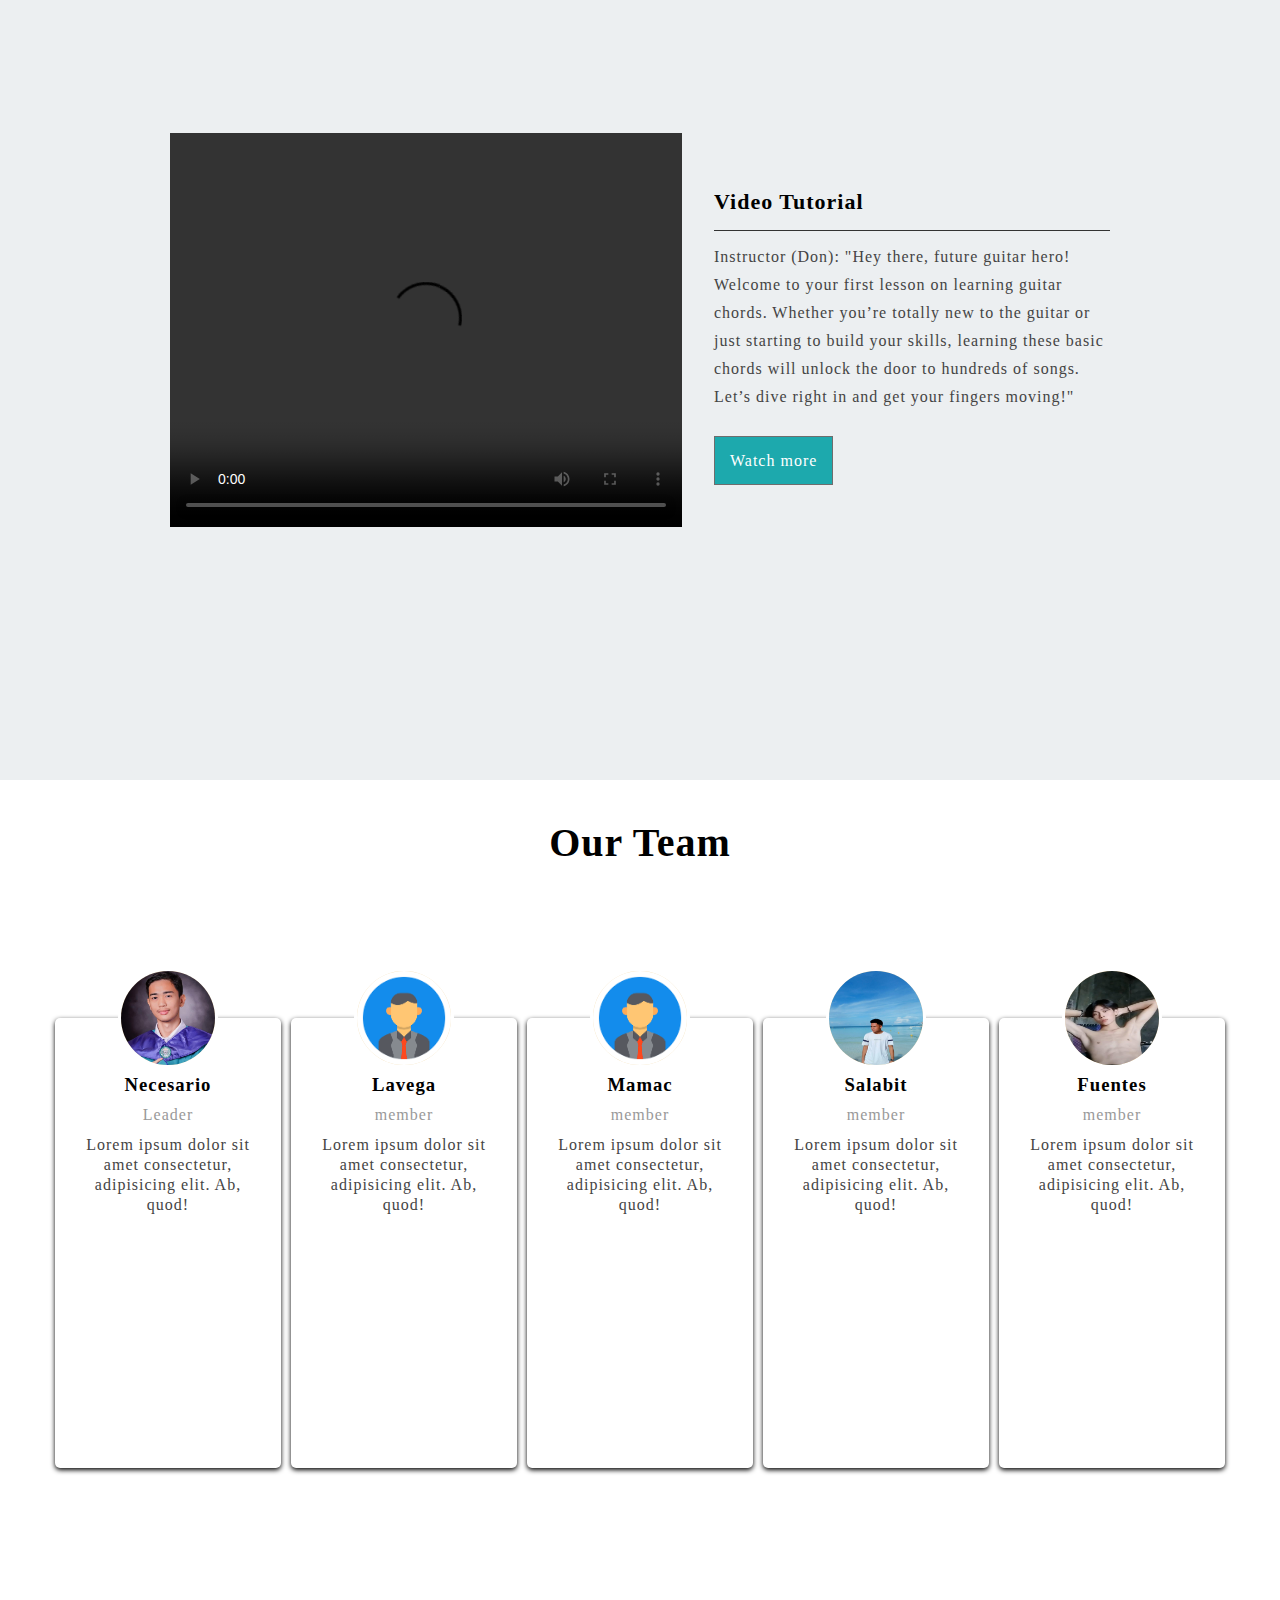
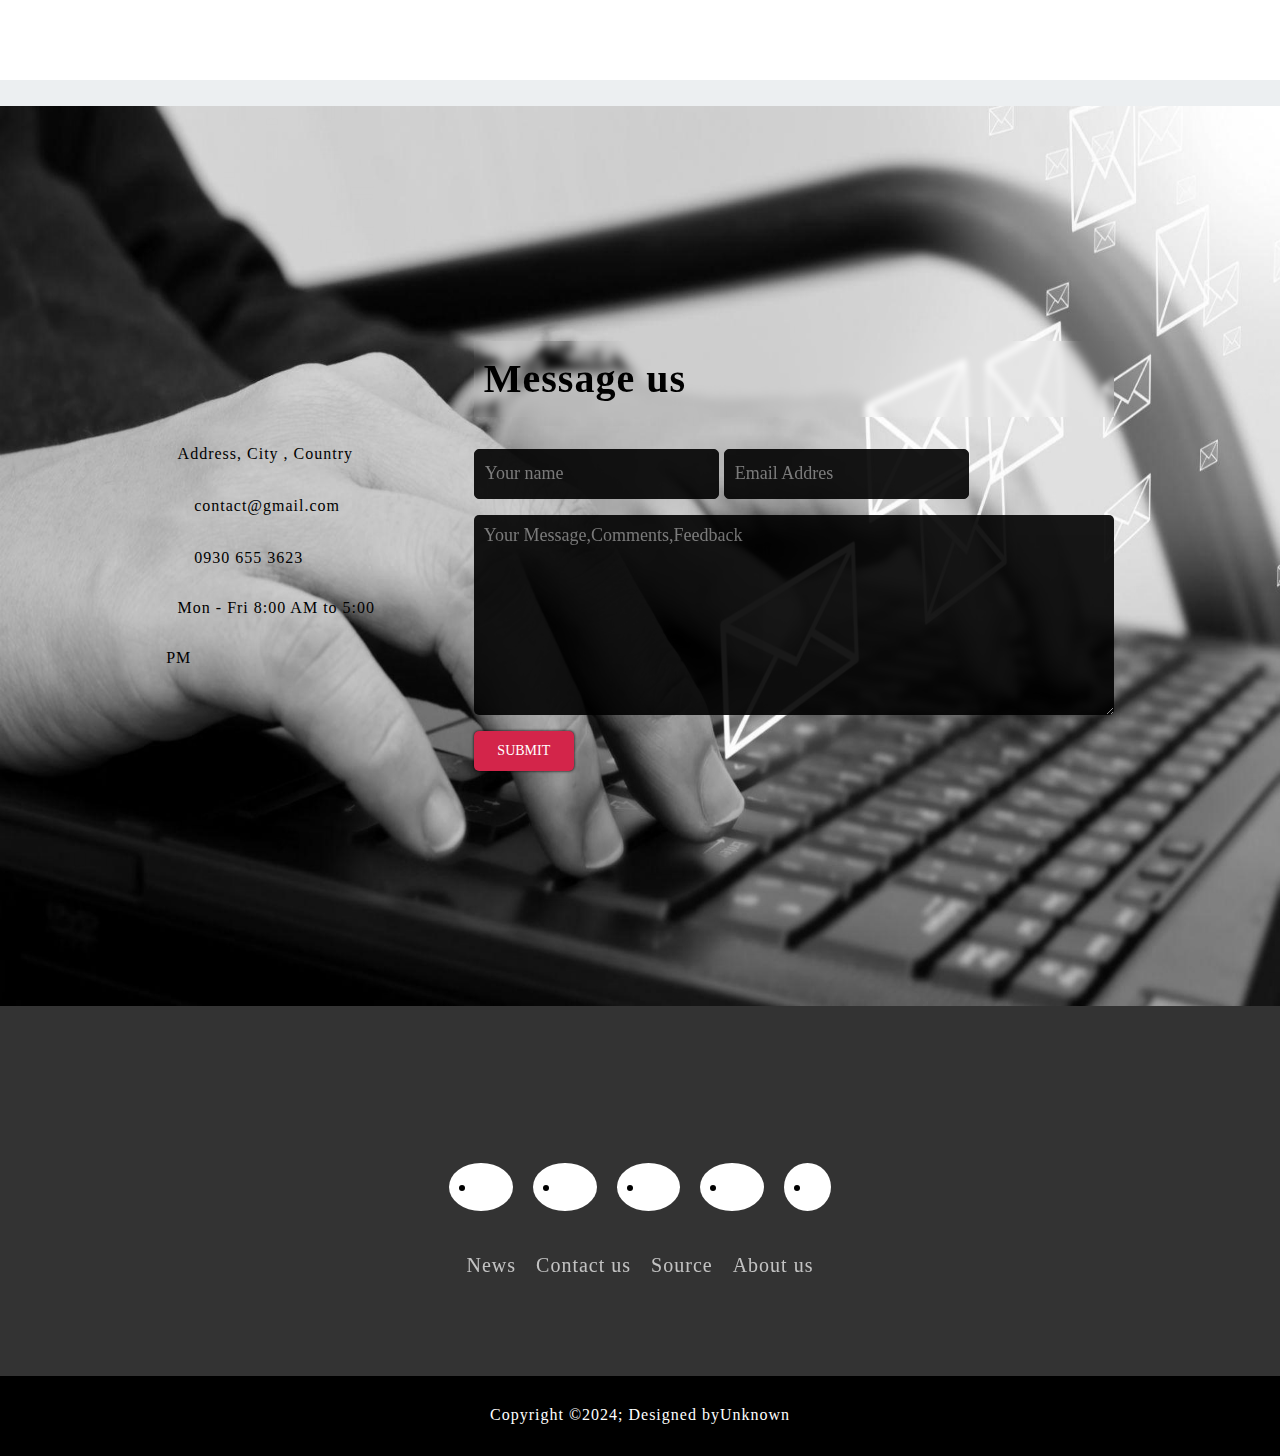
==== commit 6b3f41ae: "Add files via upload" ====
--- a/index.html
+++ b/index.html
@@ -36,7 +36,7 @@
         <h2>ABOUT US</h2>
         <div class="get-started-content">
             <p>We created <strong>Guitar World</strong> to share our passion for guitar and make learning fun and easy. Here, you’ll find a mix of free tutorials, in-depth lessons, and useful tips to guide you on your journey. We believe that with the right resources and a little practice, anyone can become a great guitarist!</p>
-            <p>What makes us different? We focus on simplifying guitar playing, using step-by-step videos, easy-to-understand guides, and a supportive community. We cover everything from basic chords and scales to advanced techniques and favorite songs – and everything in between.</p>
+            <p><strong>What makes us different?</strong> We focus on simplifying guitar playing, using step-by-step videos, easy-to-understand guides, and a supportive community. We cover everything from basic chords and scales to advanced techniques and favorite songs – and everything in between.</p>
         </div>
     </div>
 <!-----------------------------------SECTION 2--------------=----------------------------->
--- a/style.css
+++ b/style.css
@@ -208,7 +208,7 @@
 .section-2{
     width: var(--backg-width);
     margin: auto;
-    height: 80vh;
+    height: 100vh;
     background-color: var(--section-backg);
     display: flex;
     justify-content: center;
@@ -264,7 +264,7 @@
 .section-3{
     width: var(--backg-width);
     margin: auto;
-    height: 80vh;
+    height: 100vh;
     background: var(--section-backg);
     display: flex;
     justify-content: center;
@@ -311,7 +311,7 @@
 /*------------------------------------------SECTION 4--------------------------------*/
 .section-4{
     width: var(--backg-width);
-    height: 80vh;
+    height: 100vh;
     background: var(--section-backg);
     display: flex;
     justify-content: center;
@@ -435,9 +435,14 @@
     align-items: center;
     justify-content: center;
     gap:5em;
-    color: white;
+    color: black;
     position: relative;
-    font-size: 20px;
+}
+.contact-form h2{
+    font-size: 40px;
+    color: #000;
+    backdrop-filter:blur(3px);
+    padding: 10px;
 }
 .contact-section img{
     width: 100vw;
@@ -447,7 +452,7 @@
     filter: grayscale(100%);
 }
 .contact-info{
-    color: white;
+    color: #000;
     line-height: 50px;
     font-size: 16px;
     max-width: 500px;
@@ -485,6 +490,7 @@
     border: none;
     border-radius: 5px;
     background: black;
+    opacity: .9;
 }
 .contact-form form .submit{
     width: 100px;
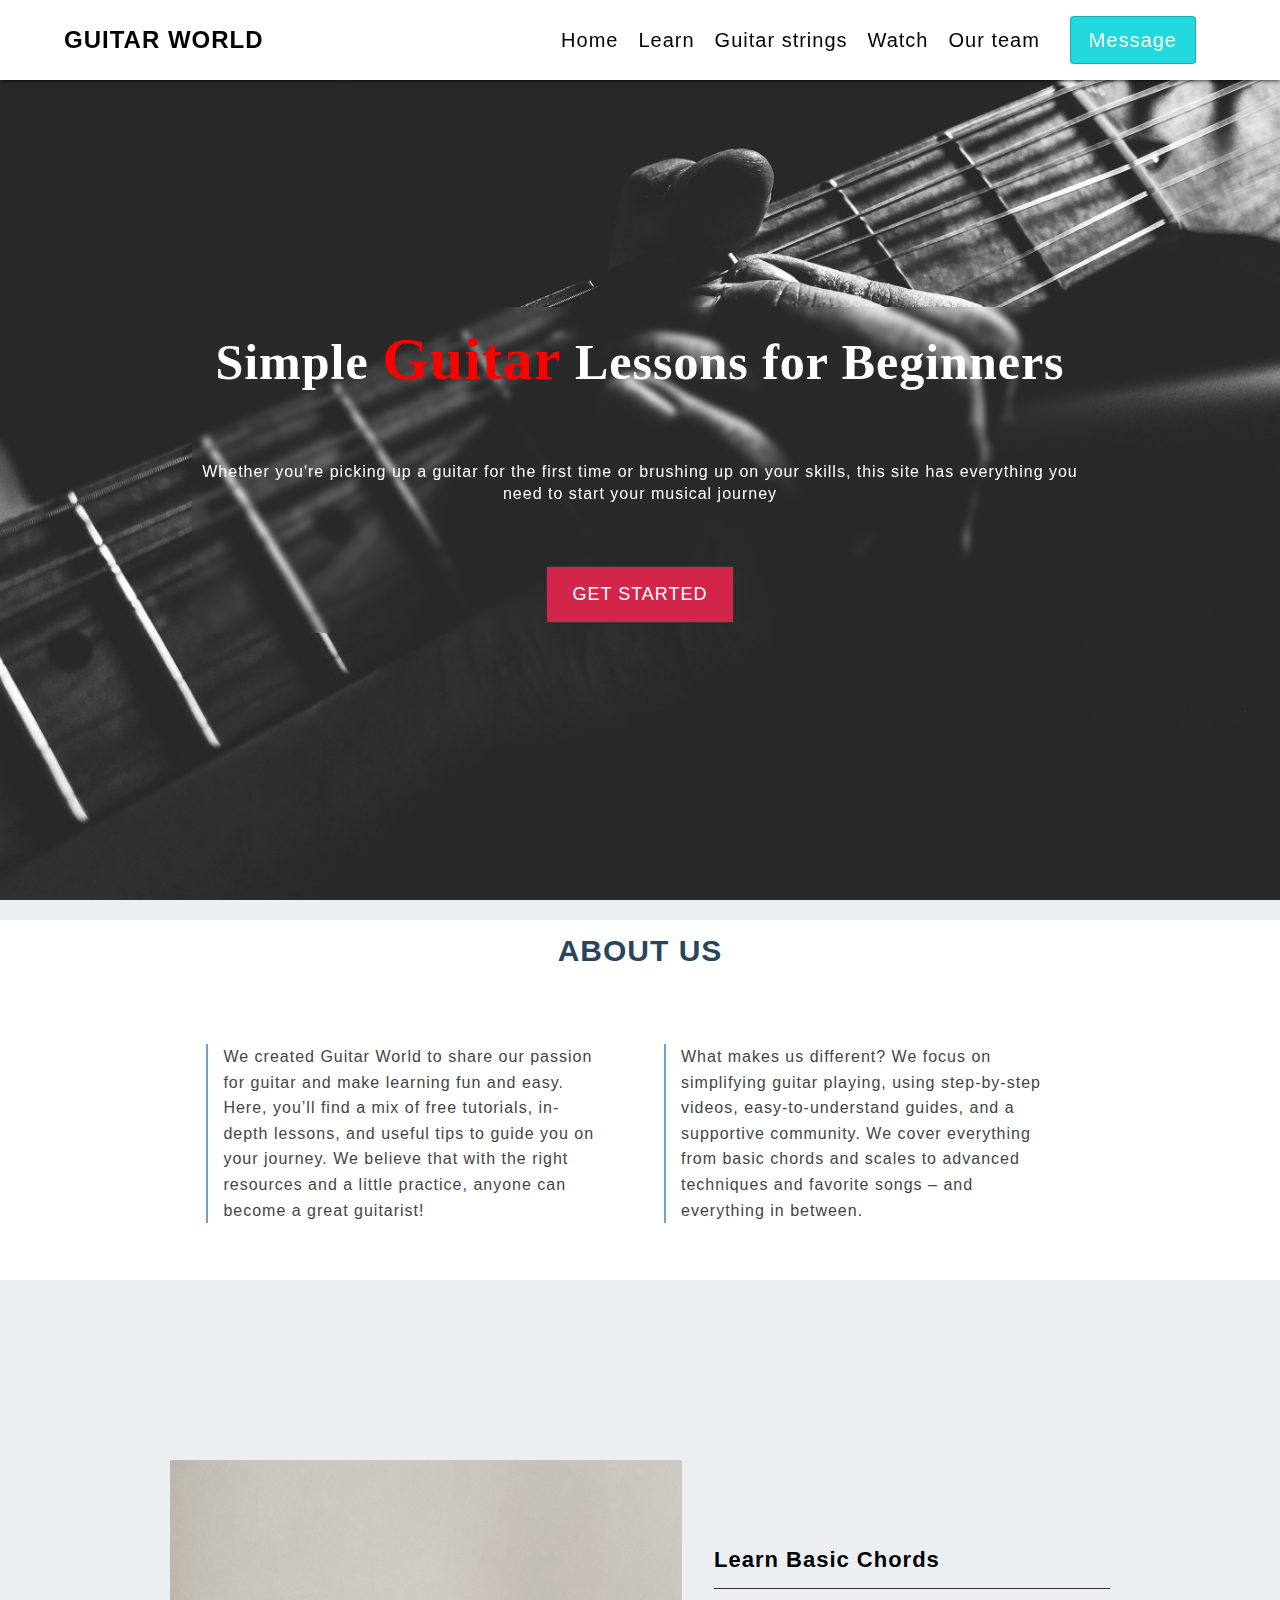
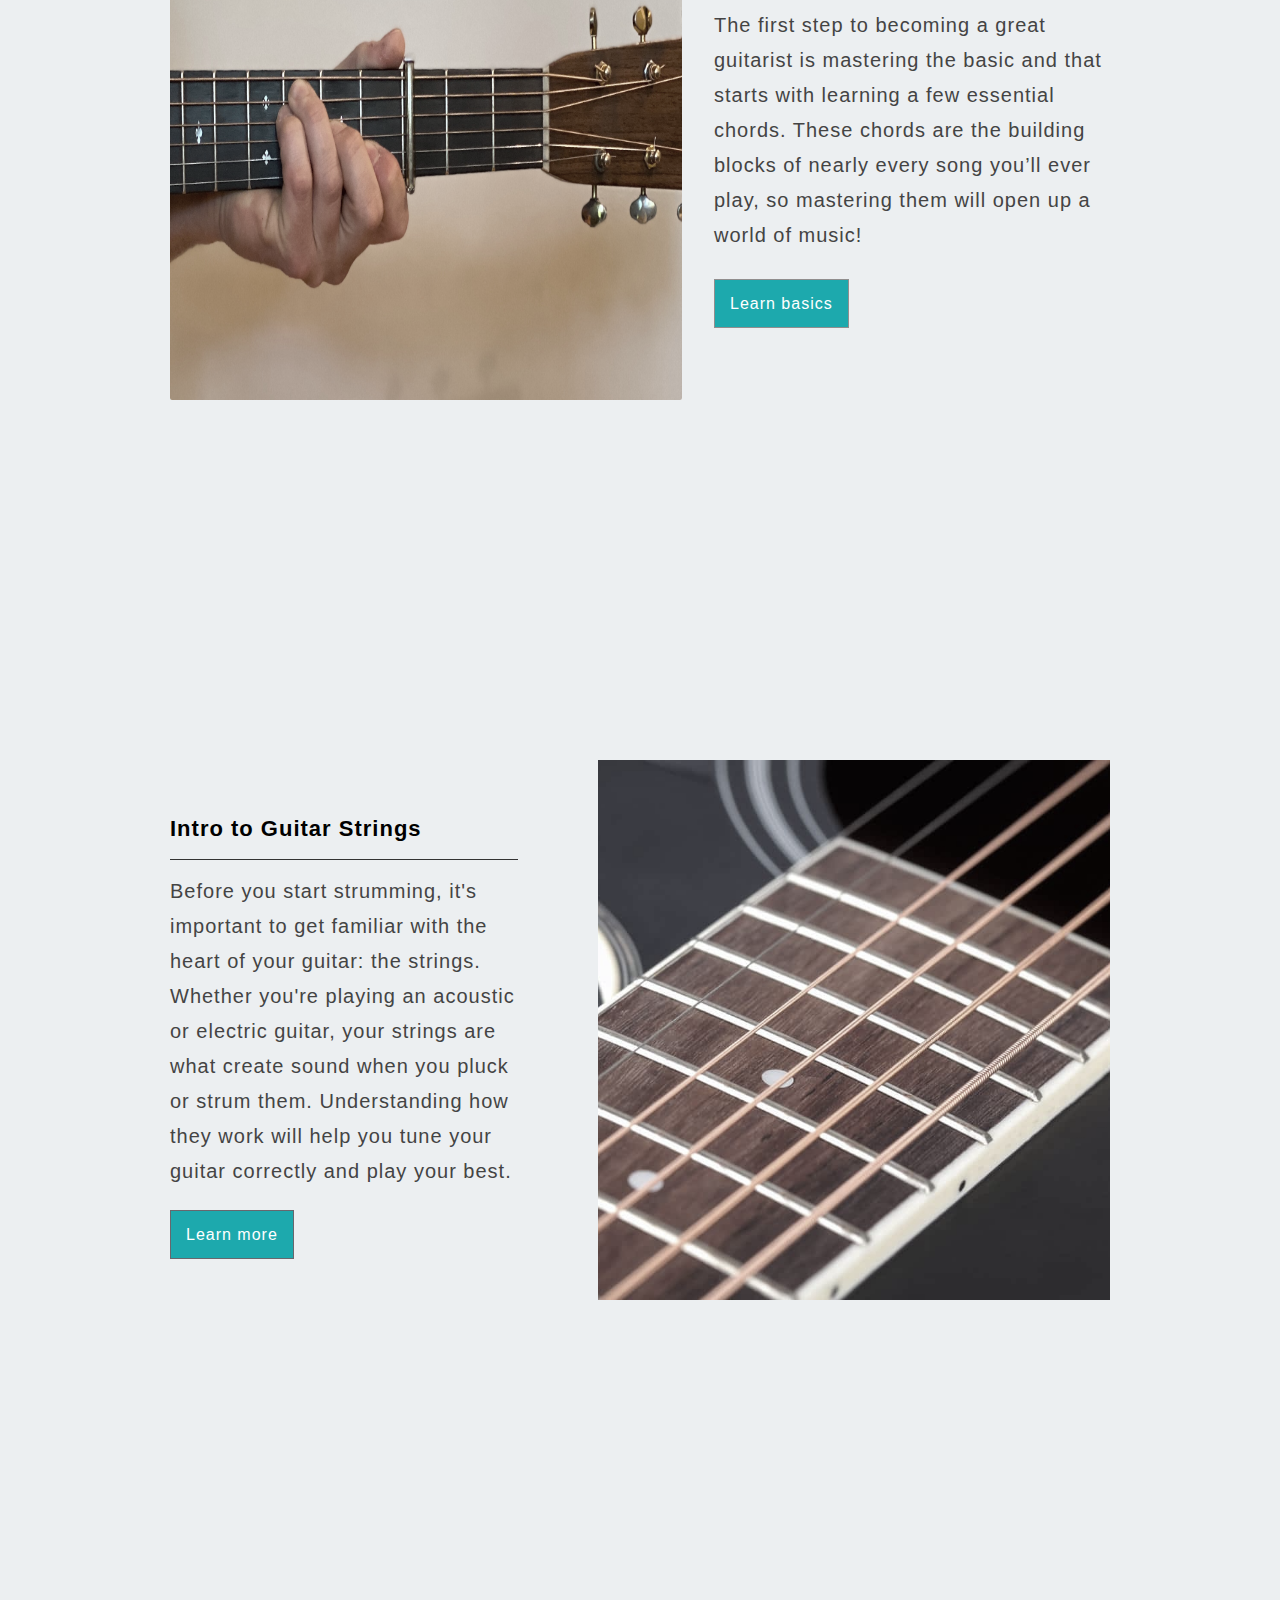
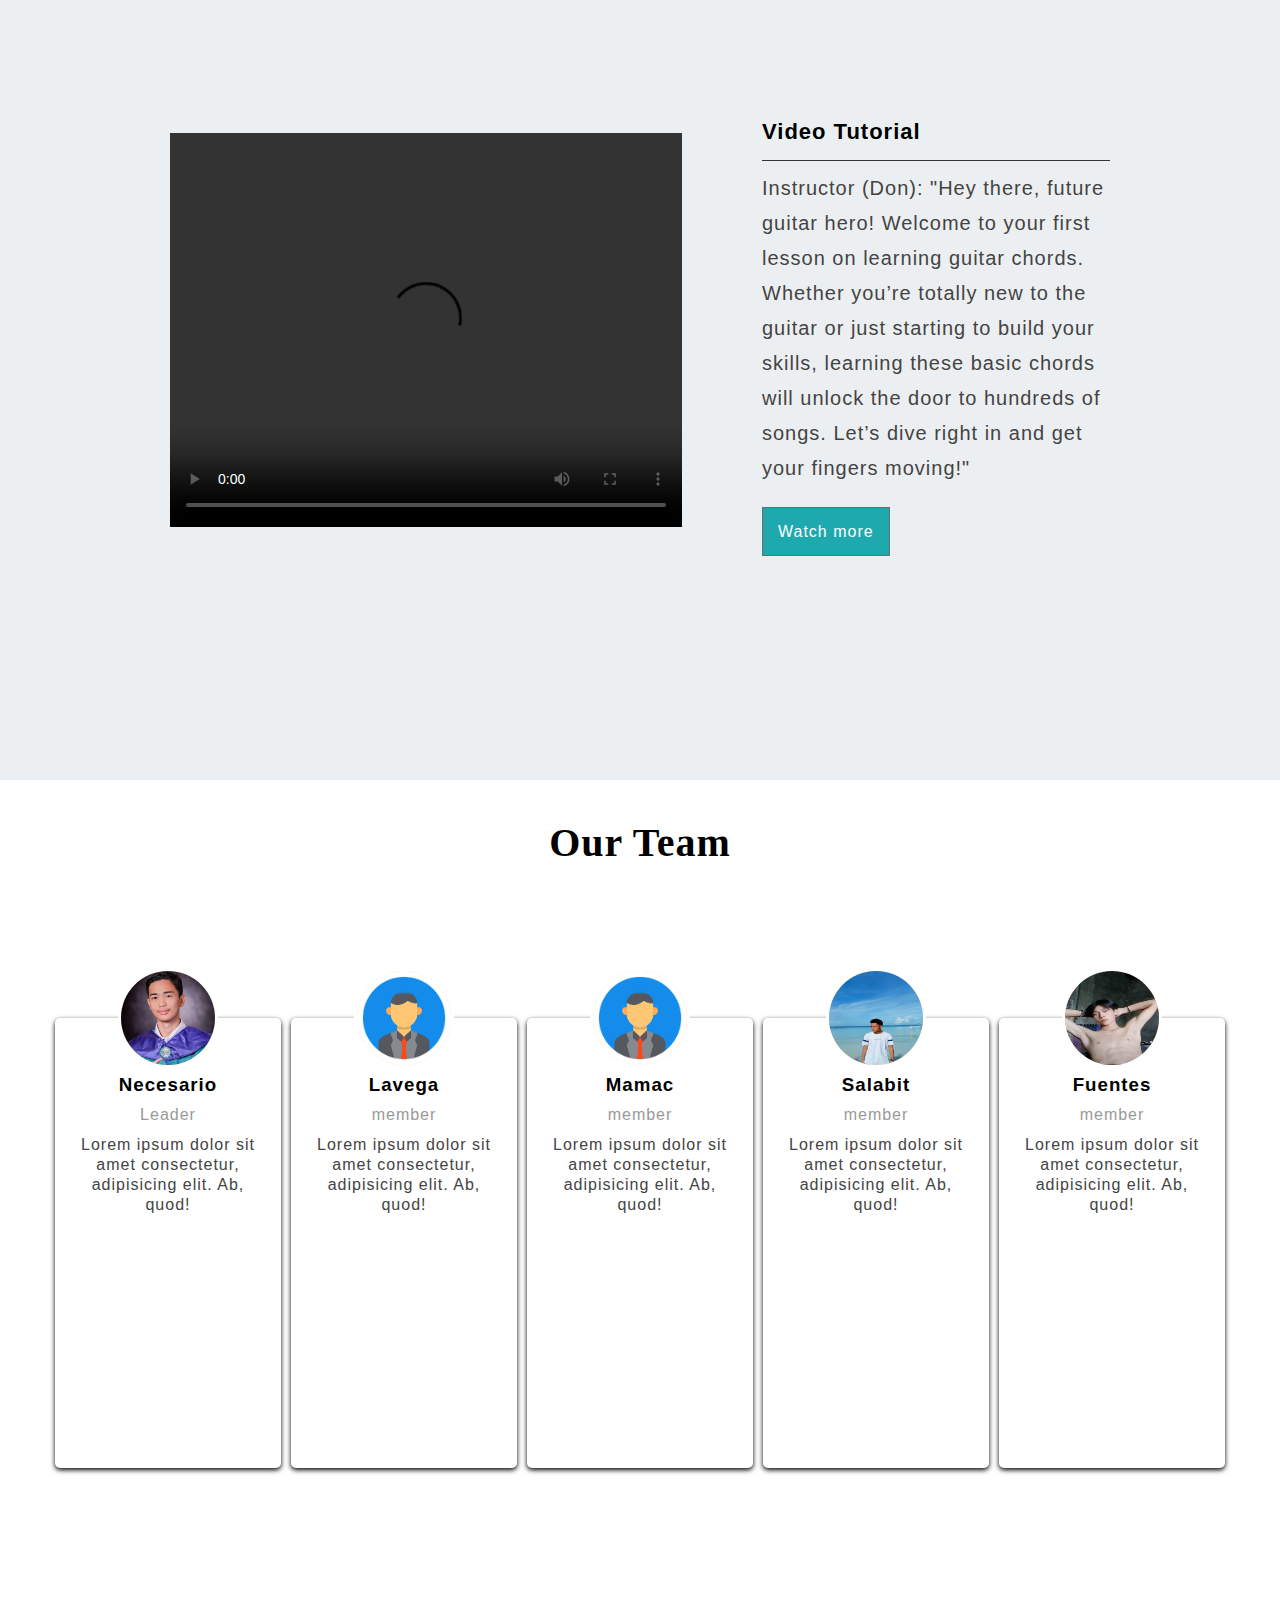
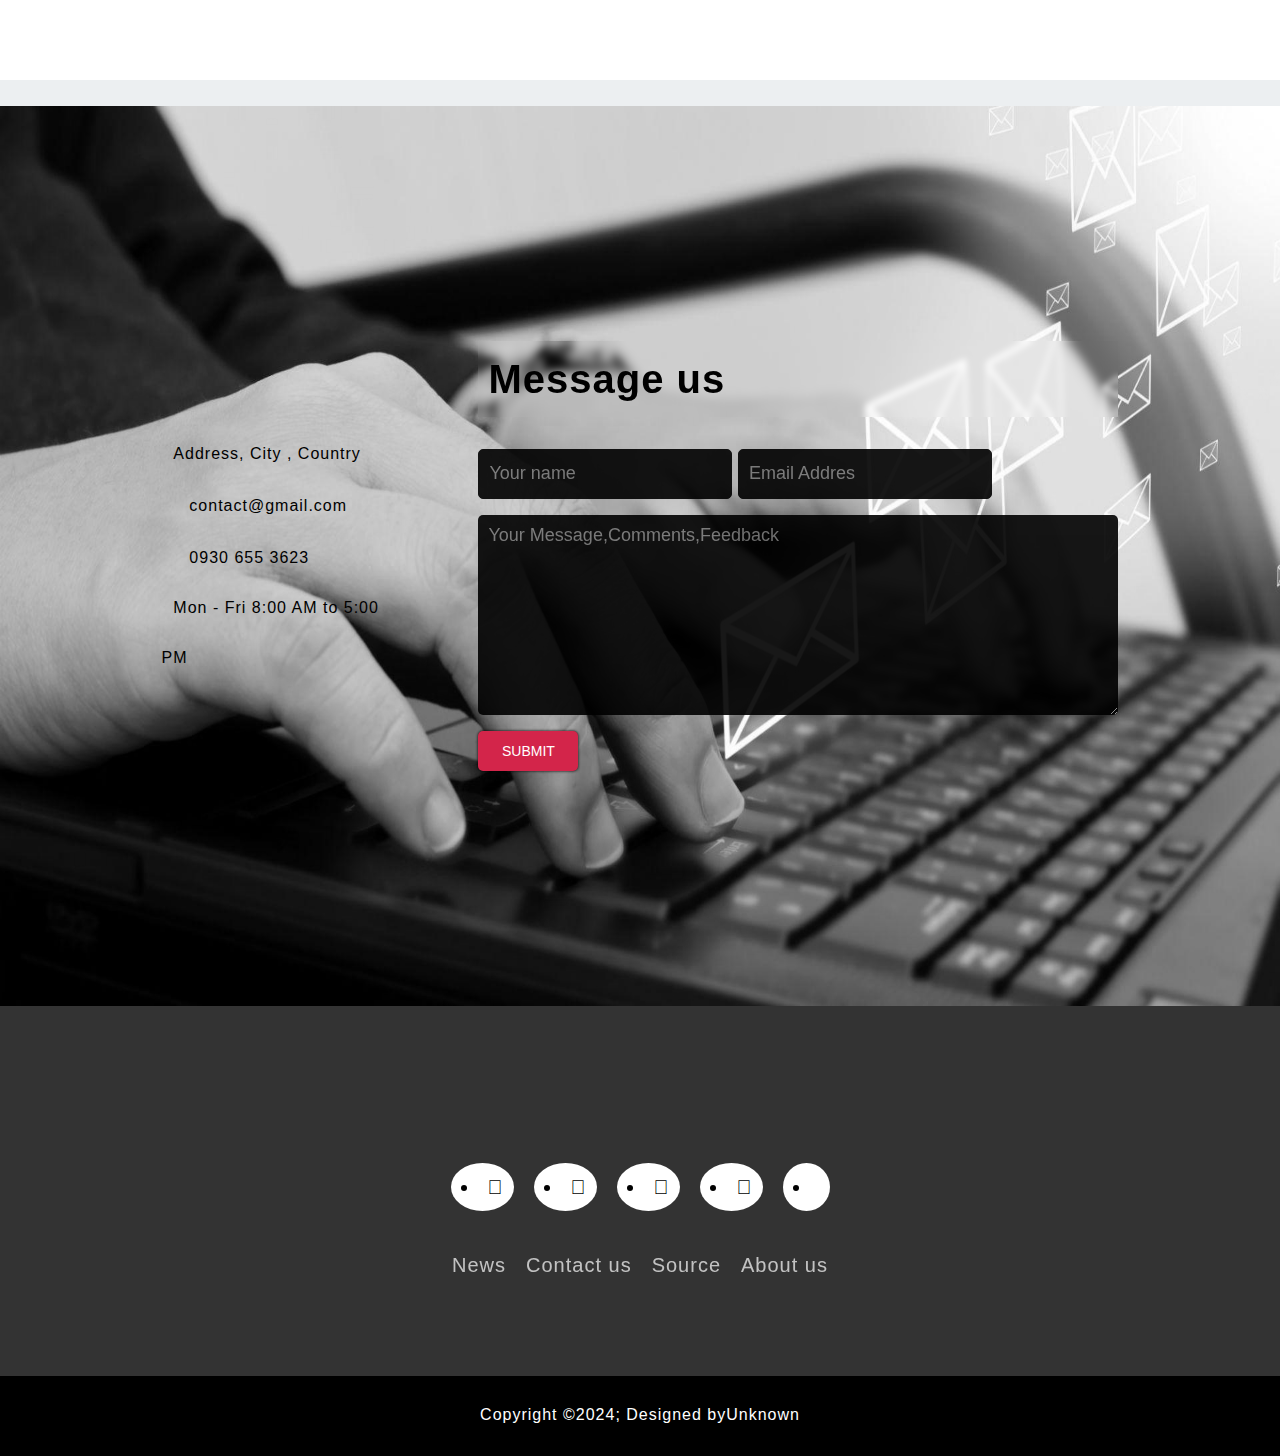
==== commit 14e92513: "Add files via upload" ====
--- a/index.html
+++ b/index.html
@@ -48,7 +48,7 @@
             <h2>Learn Basic Chords</h2>
             <p>The first step to becoming a great guitarist is mastering the basic and that starts with learning a few essential chords.
              These chords are the building blocks of nearly every song you’ll ever play, so mastering them will open up a world of music!</p>
-             <a href="https://www.youtube.com/results?search_query=basic+chords+guitar" target="_blank" id="section-2-btn">Learn basics</a>
+             <a href="chord.html" target="_blank" id="section-2-btn">Learn basics</a>
         </div>
     </div>
 <!----------------------------------------DISCORD------------------------------------------>
--- a/style.css
+++ b/style.css
@@ -16,7 +16,7 @@
 /*--------------------------COLORS ------------------------*/
     --backg-width:80vw;
     --h1-size:50px;
-    --p-size:16px;
+    --p-size:20px;
     --h2-size:22px;
     --h3-size:18px;
     --border-top:2px solid ;
@@ -30,7 +30,7 @@
     margin: 0;
     padding: 0;
     box-sizing: border-box;
-    font-family: verdana;
+    font-family: sans-serif;
 }
 
 body{
@@ -269,7 +269,7 @@
     display: flex;
     justify-content: center;
     align-items: center;
-    gap: 2em;
+    gap: 5em;
     padding: 10px 42px;
 }
 .section3-content{
@@ -317,7 +317,7 @@
     justify-content: center;
     align-items: center;
     margin: auto;
-    gap: 2em;
+    gap: 5em;
      border-radius: 20px;
     padding: 10px 42px;
 }
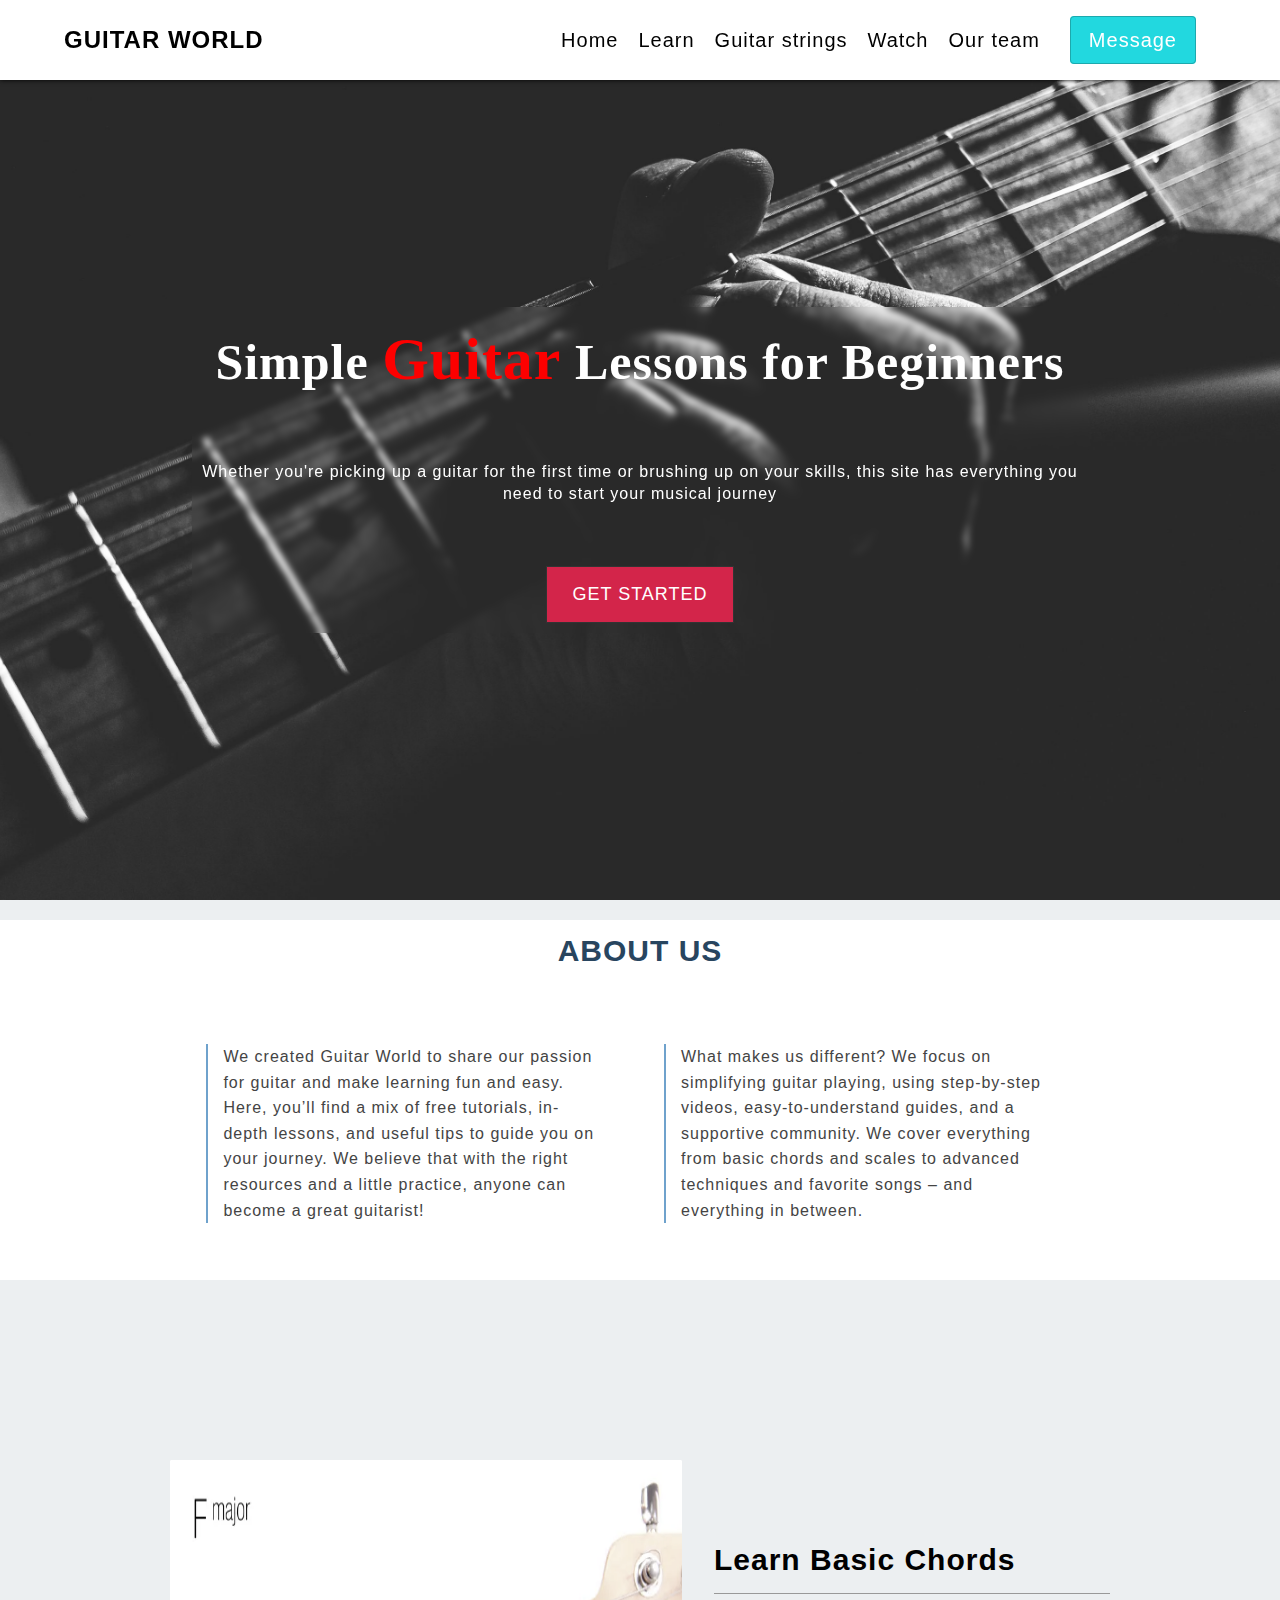
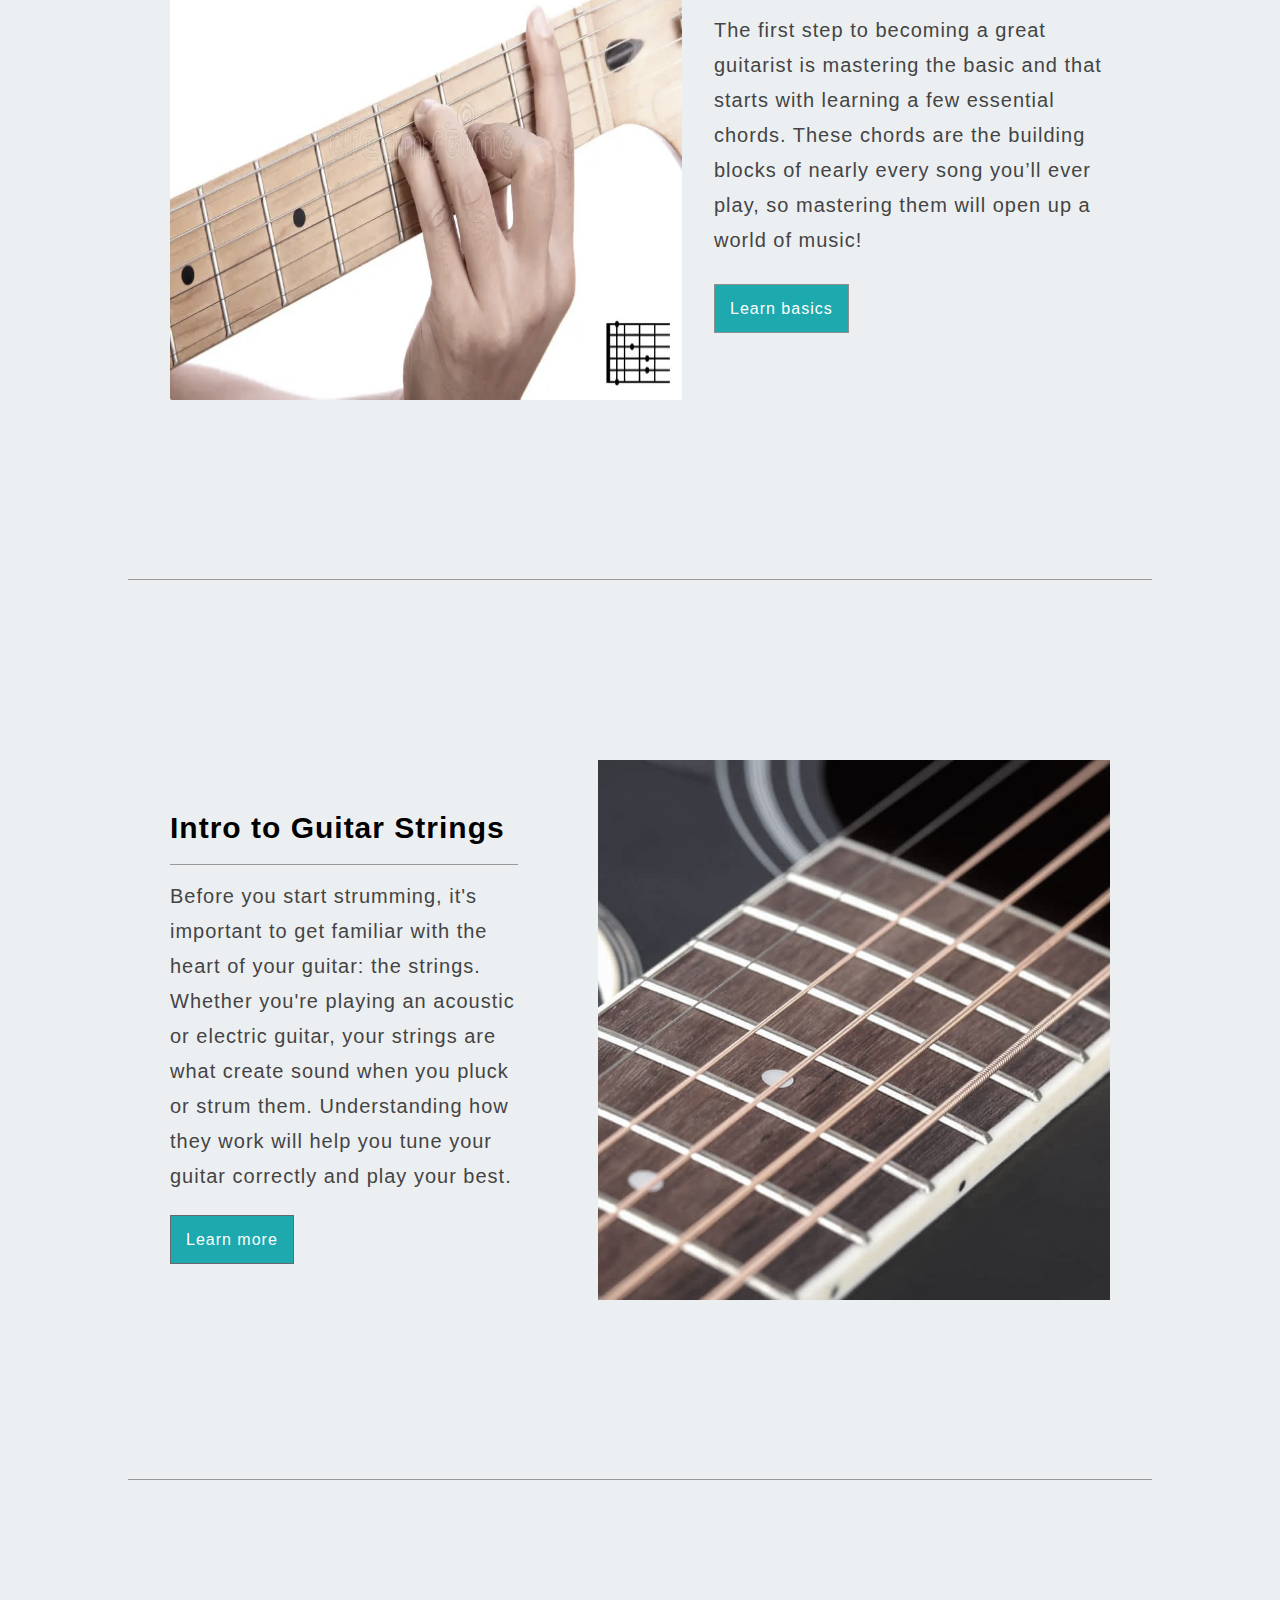
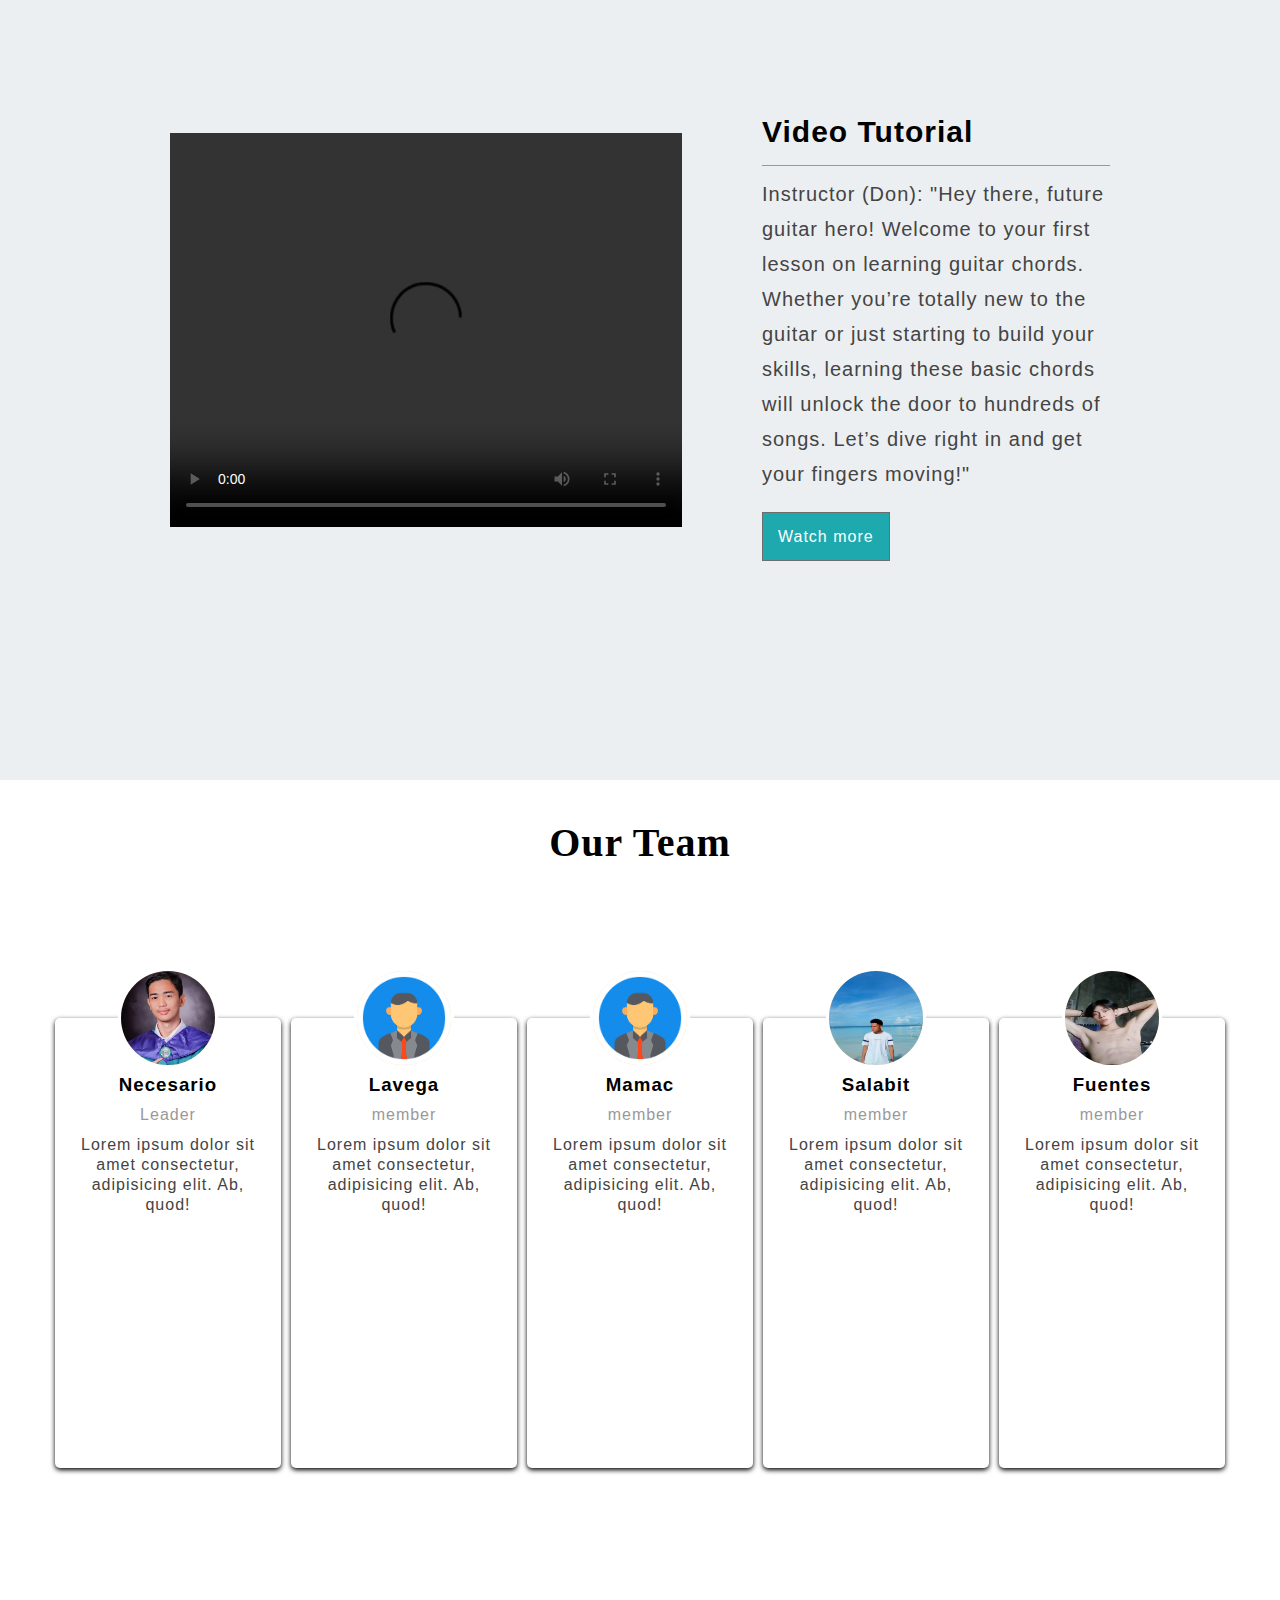
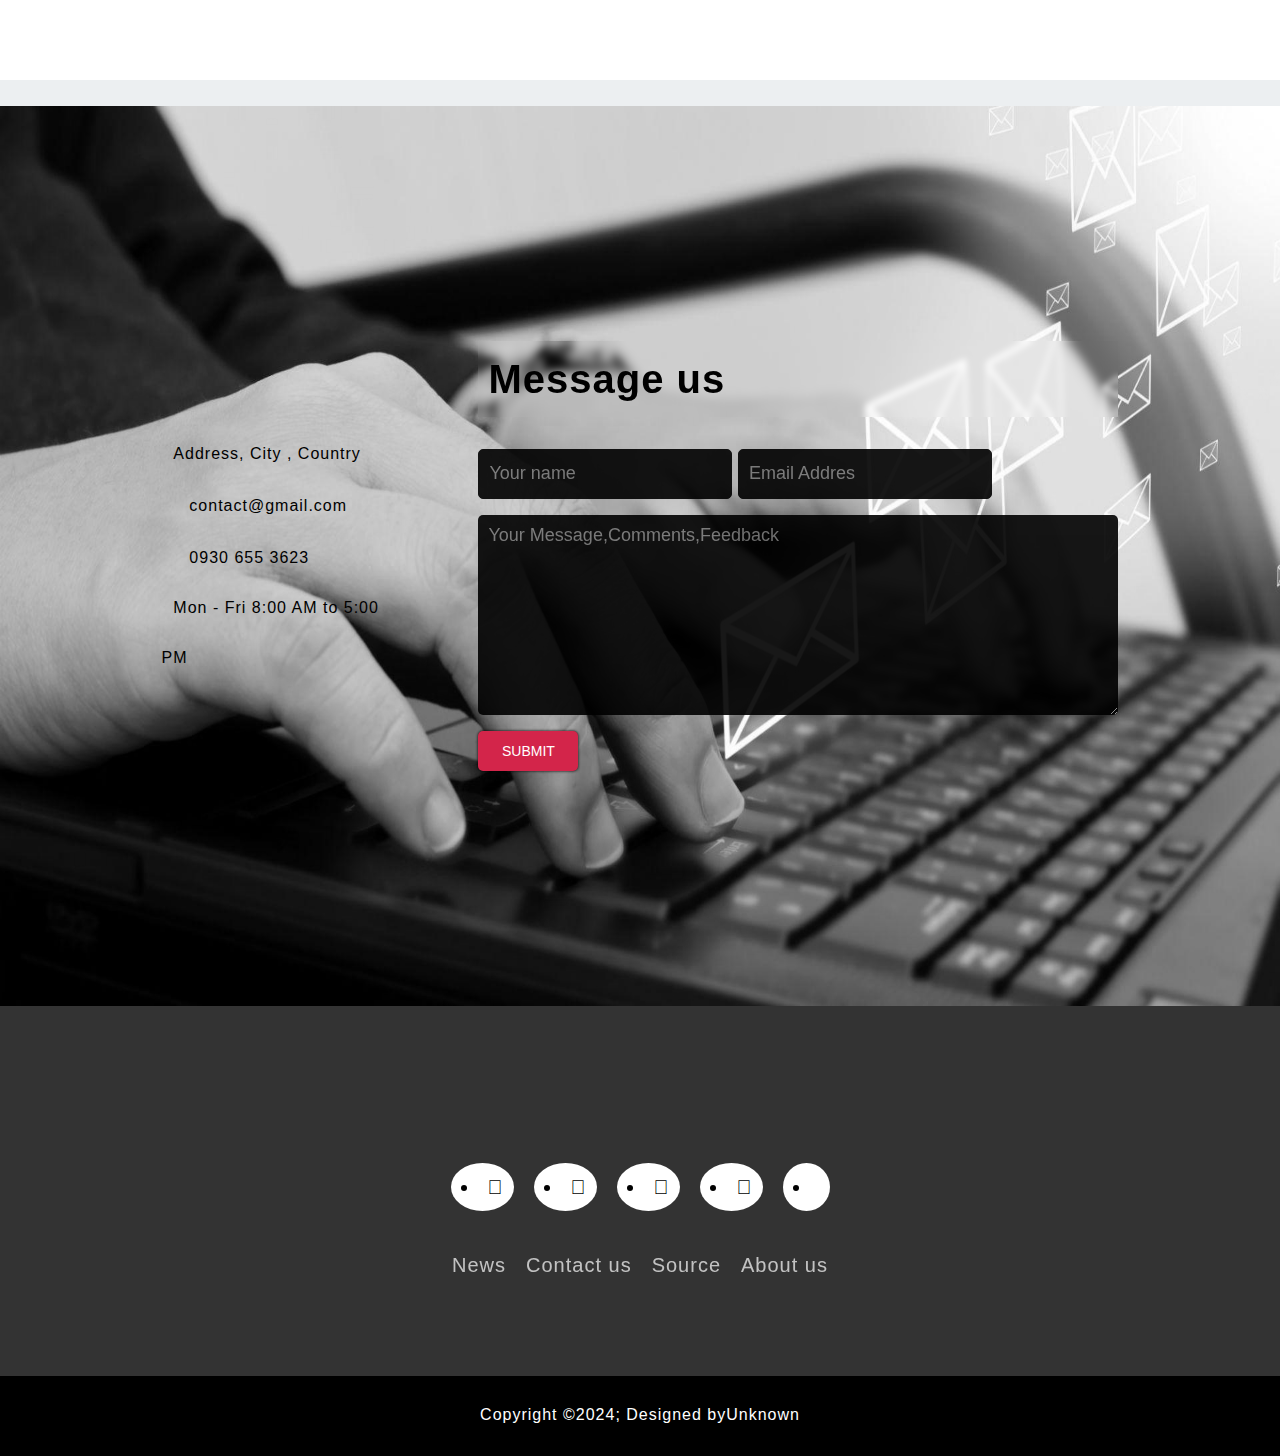
==== commit 60c2f7a6: "Add files via upload" ====
--- a/index.html
+++ b/index.html
@@ -76,7 +76,7 @@
             <h2>Video Tutorial</h2>
             <p>Instructor (Don):
                 "Hey there, future guitar hero! Welcome to your first lesson on learning guitar chords. Whether you’re totally new to the guitar or just starting to build your skills, learning these basic chords will unlock the door to hundreds of songs. Let’s dive right in and get your fingers moving!"</p>
-            <a href="#" id="section-4-btn">Watch more</a>
+            <a href="video.html" target="_blank" id="section-4-btn">Watch more</a>
         </div>
     </div>
 <!-------------------------------------- OUR TEAM-------------------------------------------->
--- a/style.css
+++ b/style.css
@@ -17,7 +17,7 @@
     --backg-width:80vw;
     --h1-size:50px;
     --p-size:20px;
-    --h2-size:22px;
+    --h2-size:30px;
     --h3-size:18px;
     --border-top:2px solid ;
     --img-wdth:40vw;
@@ -216,6 +216,7 @@
     gap: 2em;
     padding: 10px 42px;
     position: relative;
+    border-bottom: 1px solid #999;
 }
 .section-2-container img{
     width: var(--img-wdth);
@@ -231,7 +232,7 @@
     margin-bottom: 5%;
     color: var(--h2-clr);
     padding-bottom: 12px;
-    border-bottom: 1px solid #333;
+    border-bottom: 1px solid #999;
 }
 .section-2-content p{
     font-size: var(--p-size);
@@ -271,6 +272,7 @@
     align-items: center;
     gap: 5em;
     padding: 10px 42px;
+        border-bottom: 1px solid #999;
 }
 .section3-content{
     width: 45vw;
@@ -280,7 +282,7 @@
     margin-bottom: 4%;
     color: var(--h2-clr);
     padding-bottom: 15px;
-    border-bottom: 1px solid #333;
+    border-bottom: 1px solid #999;
 }
 .section3-content p{
     color: var(--p-clr);
@@ -336,7 +338,7 @@
     margin-bottom: 3%;
     color: var(--h2-clr);
     padding-bottom: 12px;
-    border-bottom: 1px solid #333;
+    border-bottom: 1px solid #999;
 }
 .section4-content p{
     color: var(--p-clr);
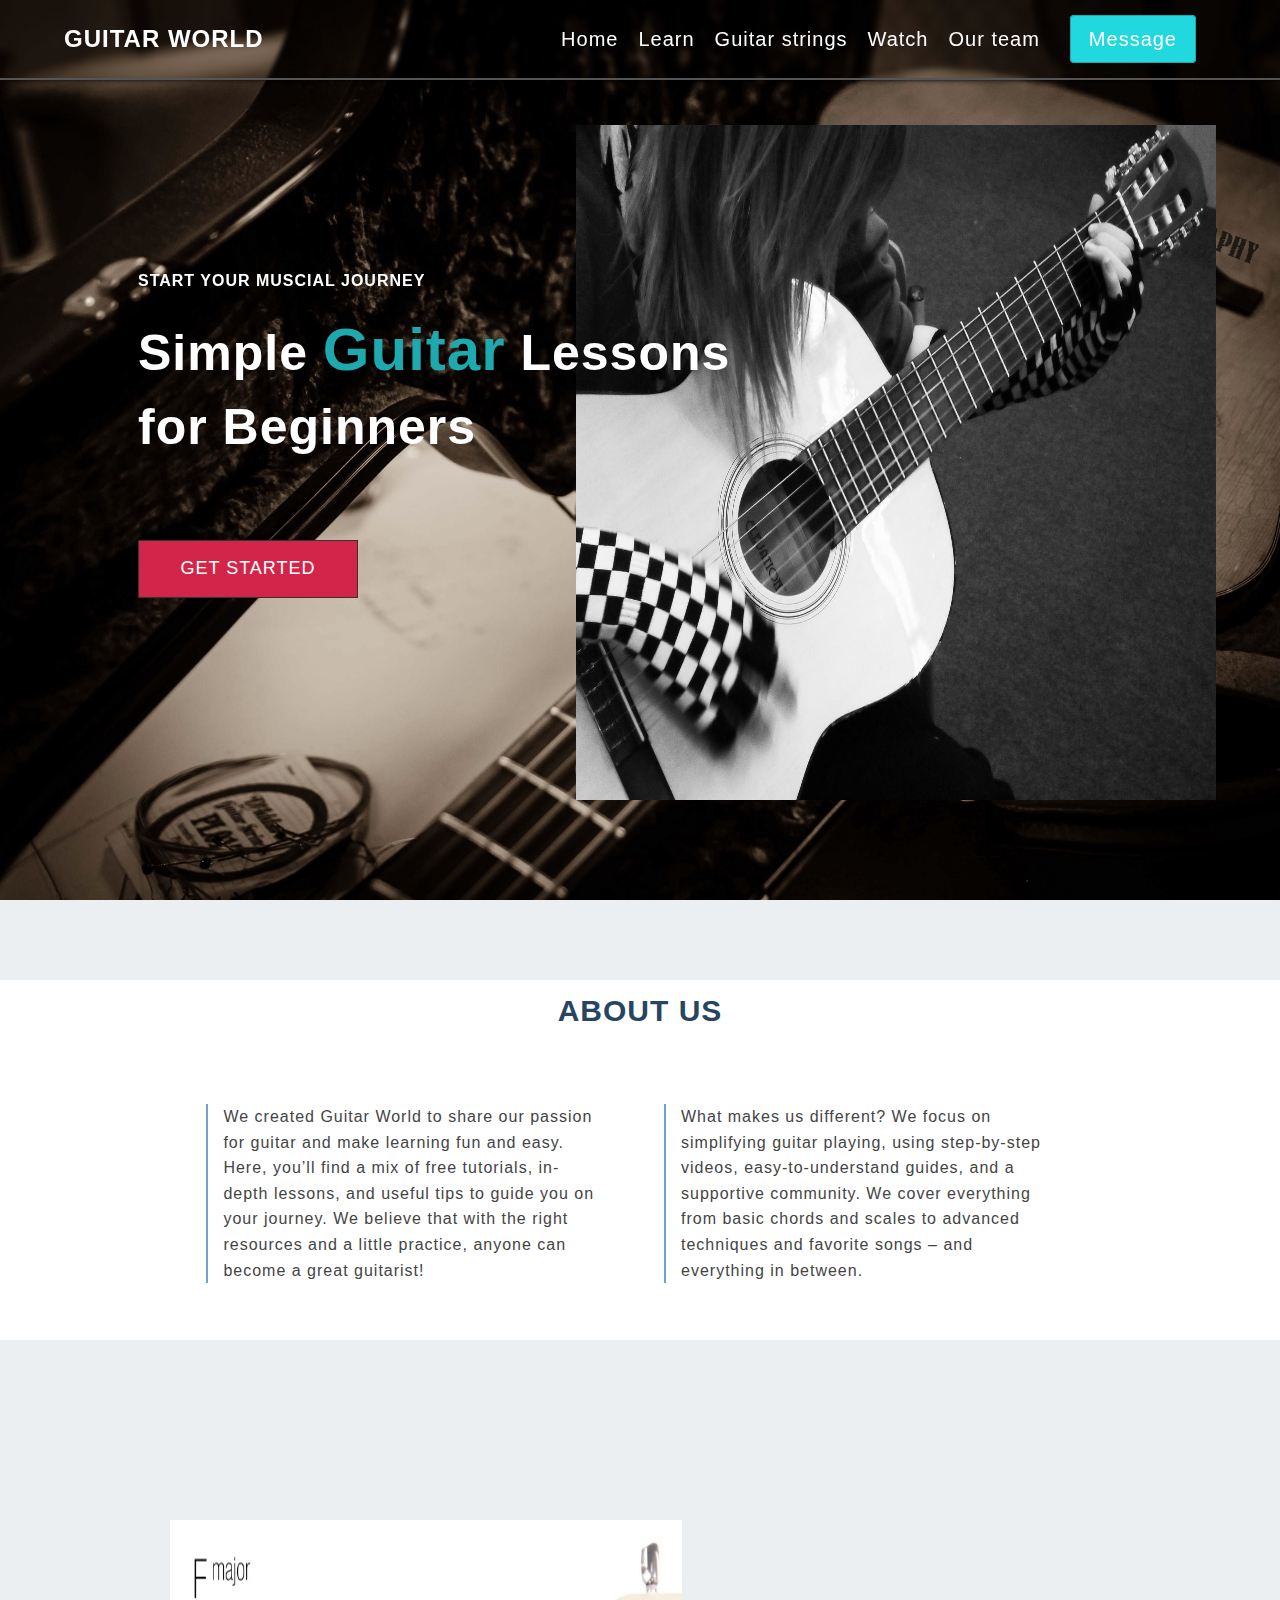
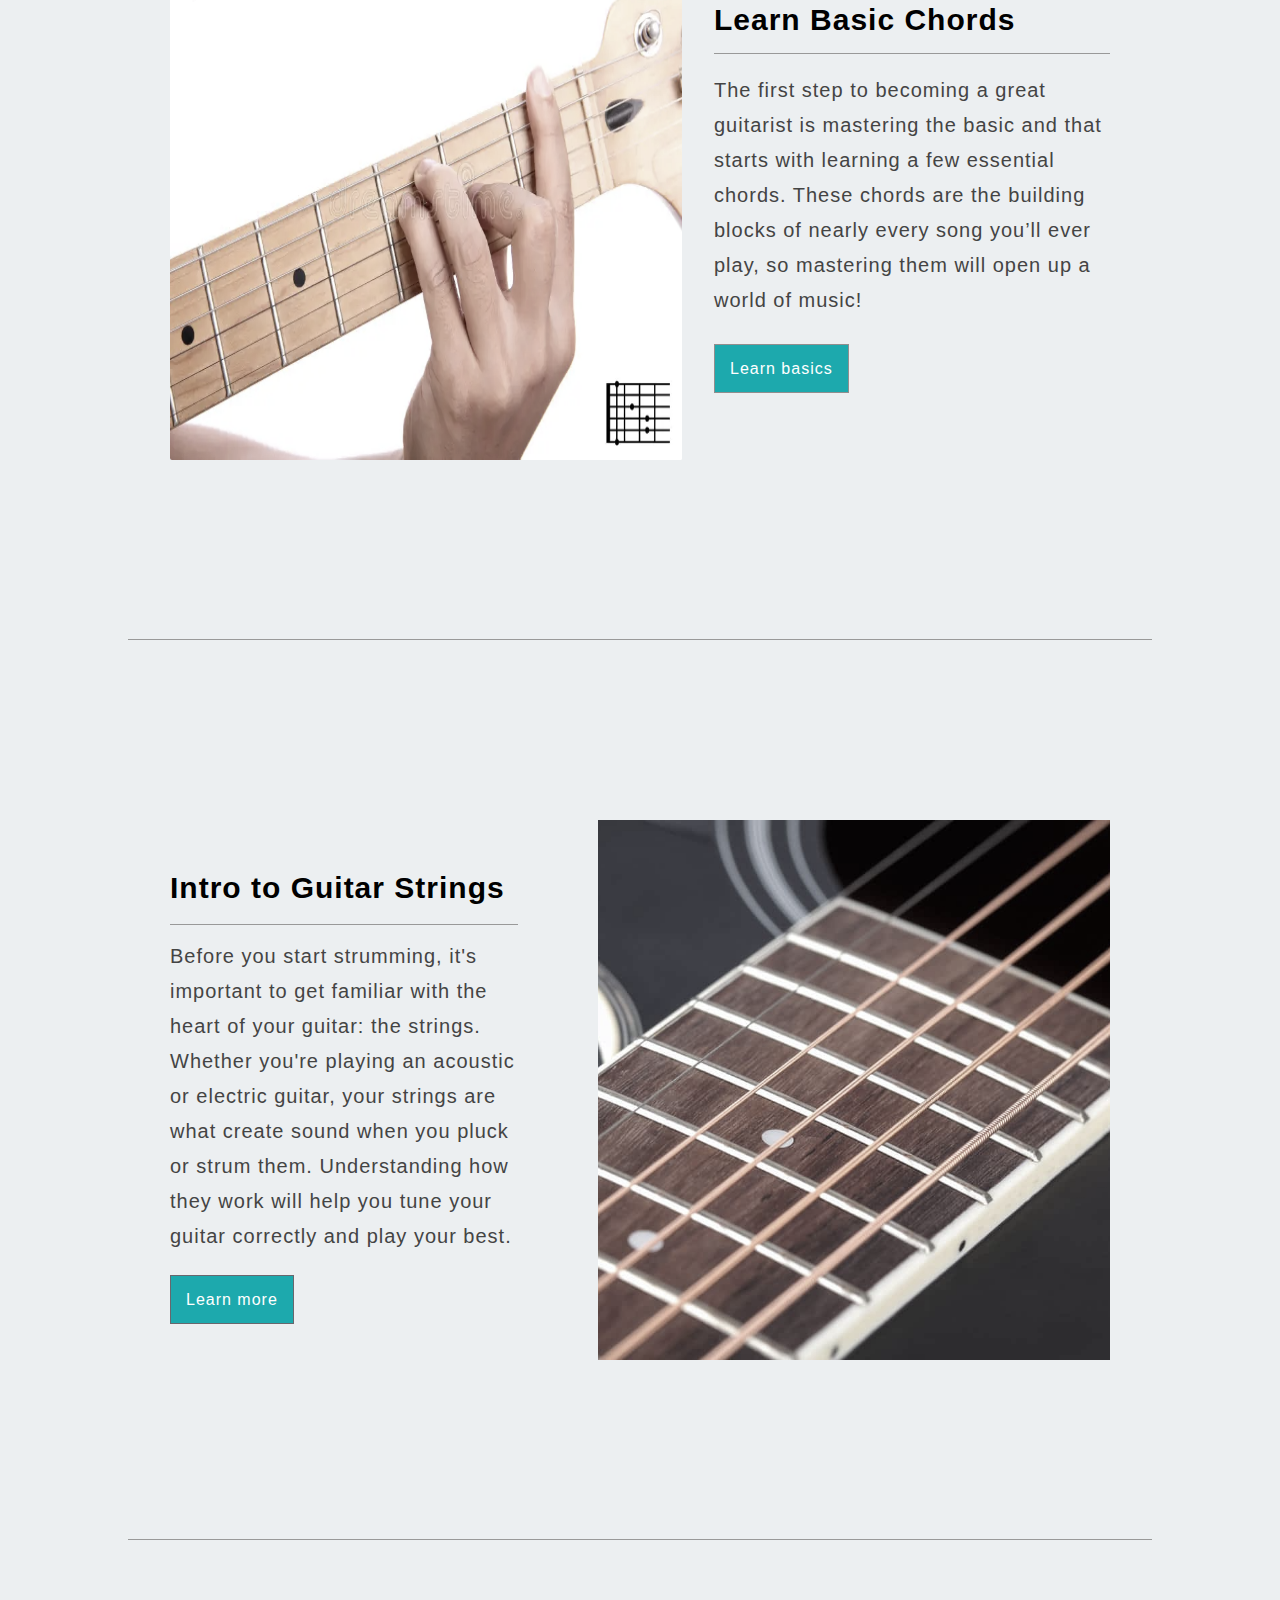
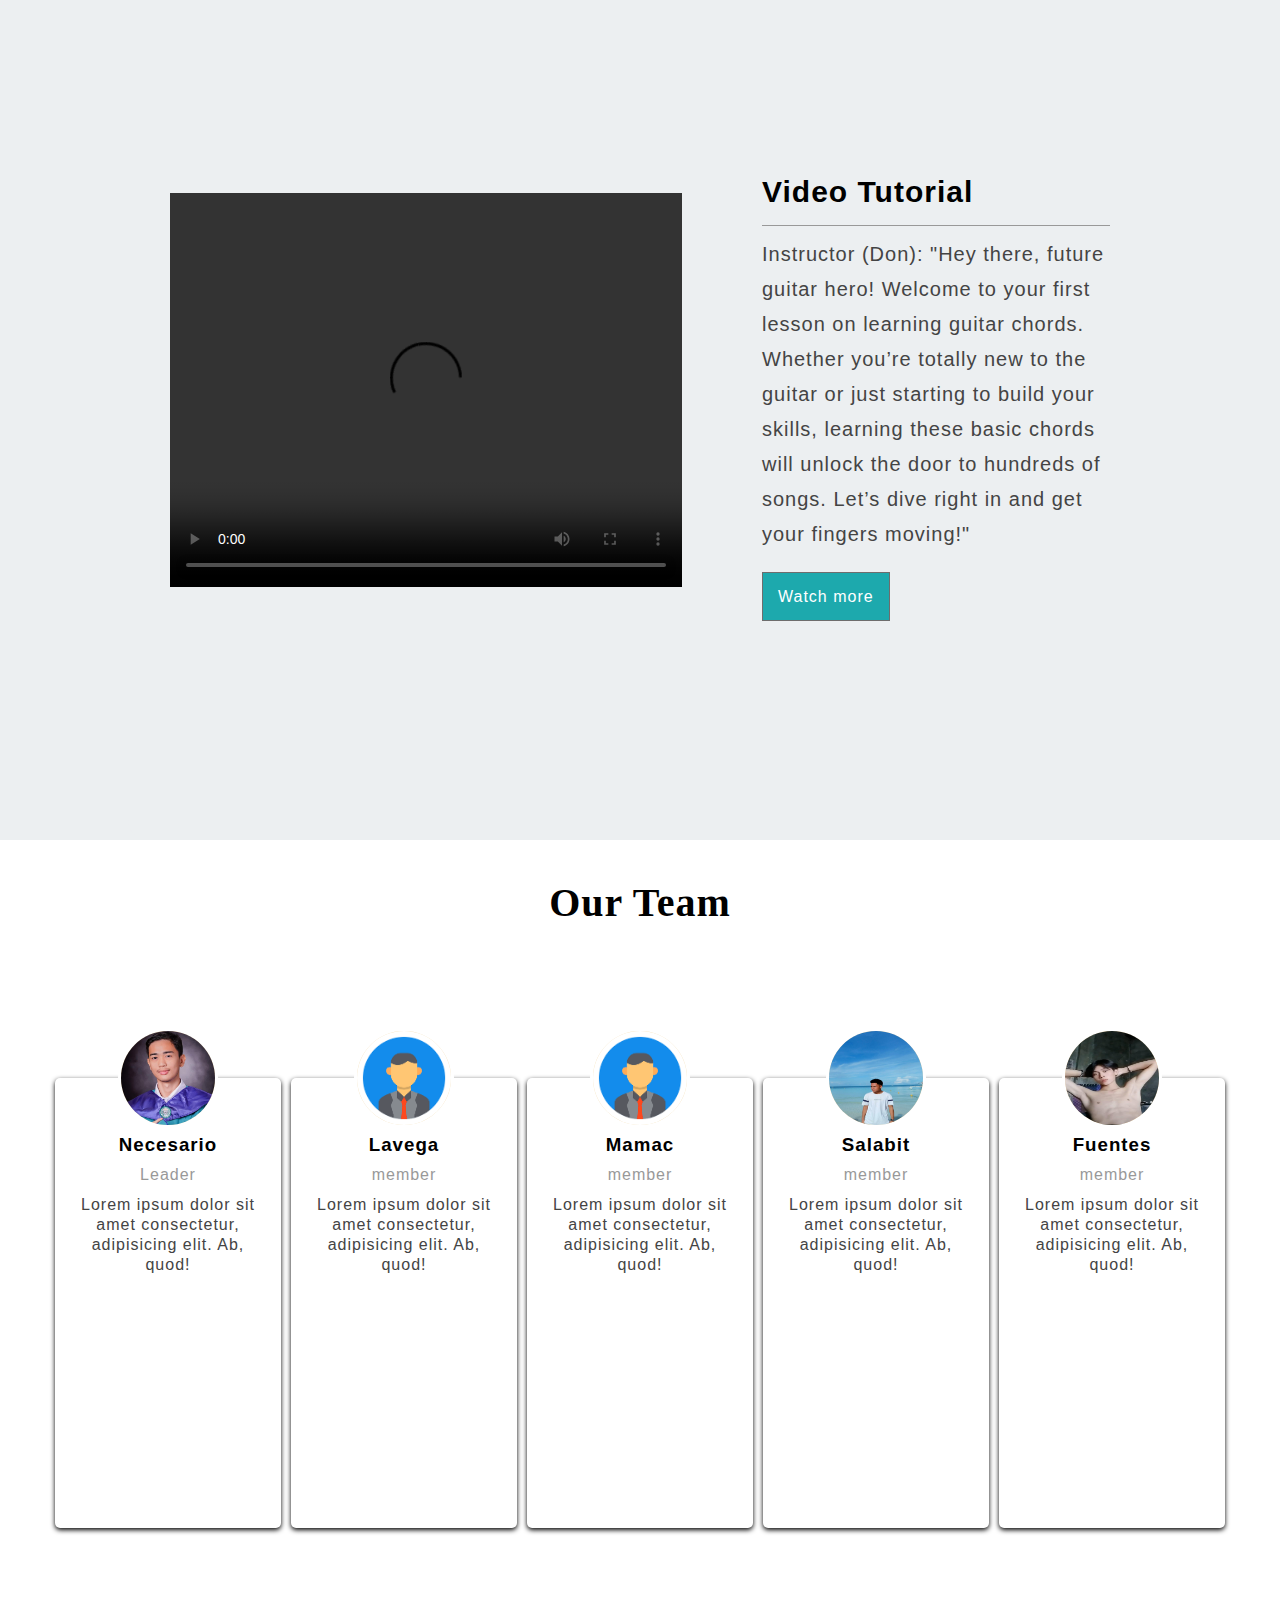
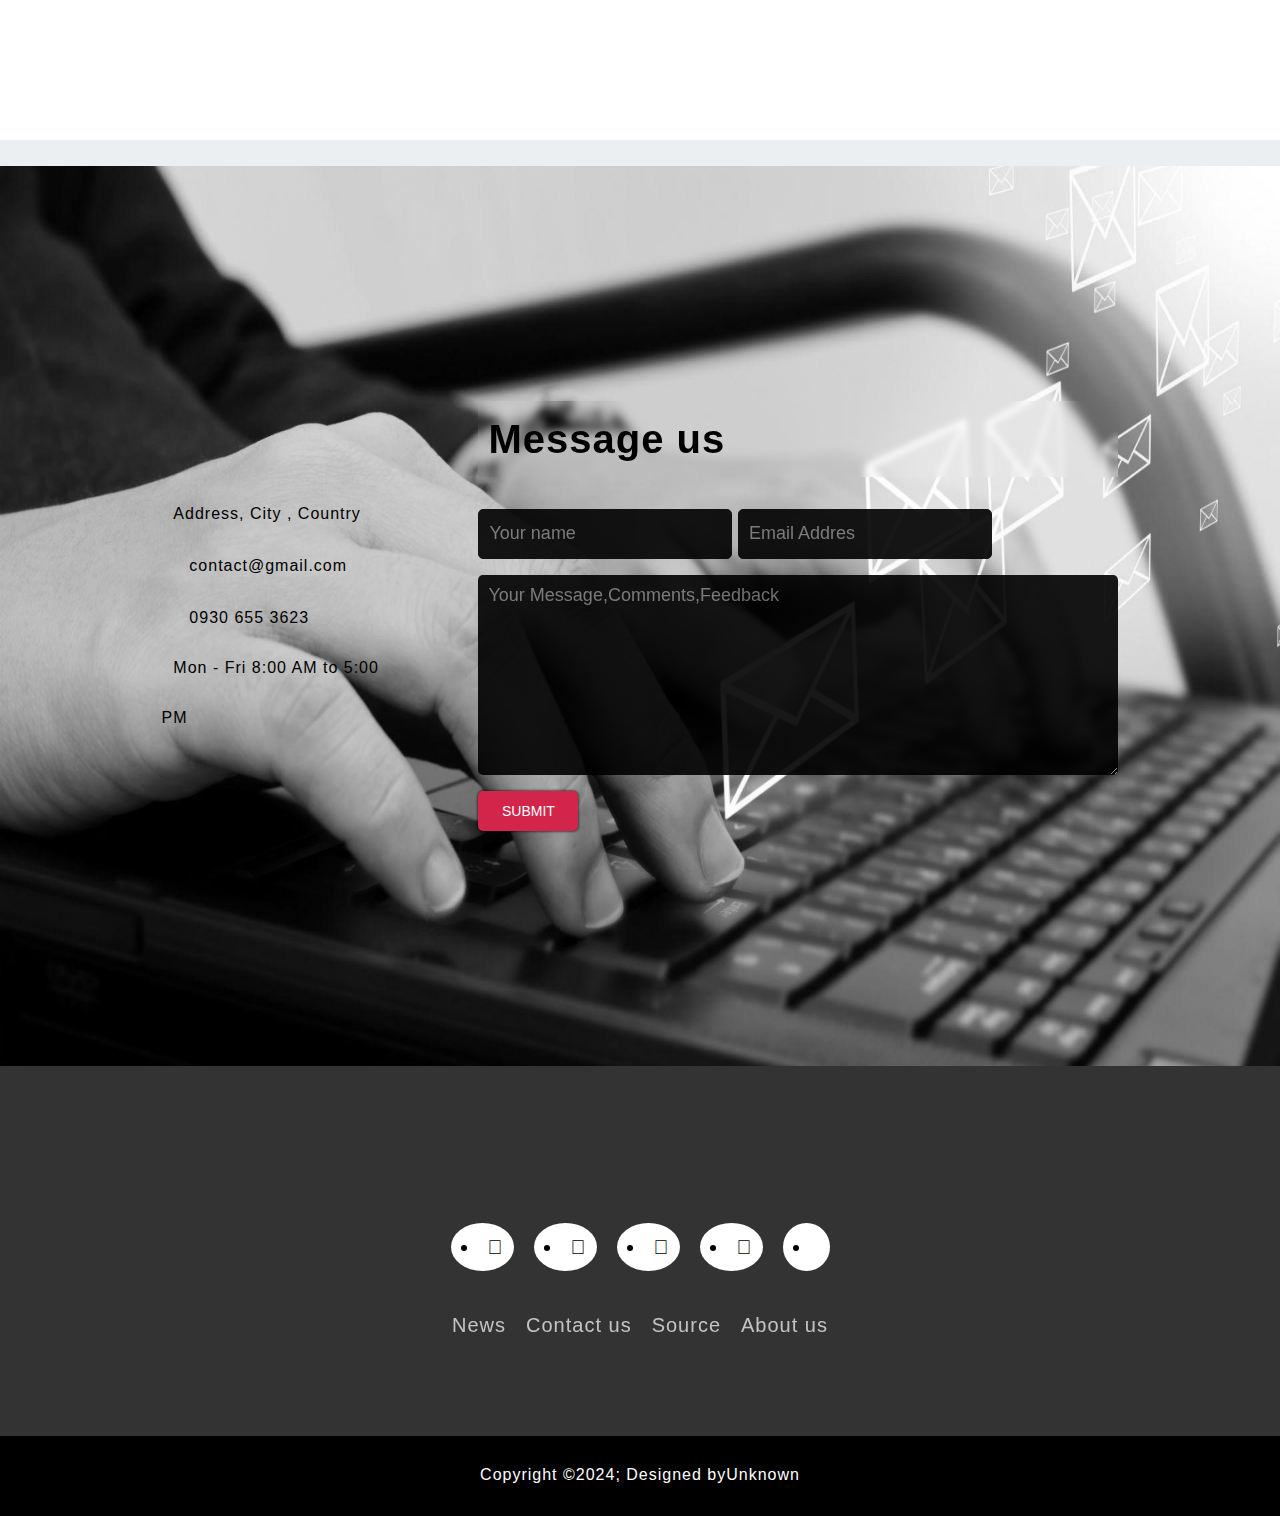
==== commit d2fe8ede: "Add files via upload" ====
--- a/index.html
+++ b/index.html
@@ -26,9 +26,12 @@
     </div>
     <div class="hero">
        <div class="hero-content">
+        <p data-aos="fade-left"  data-aos-duration="2500"> START YOUR MUSCIAL JOURNEY</p>
             <h1 data-aos="fade-right"  data-aos-duration="2700">Simple <span>Guitar</span> Lessons for Beginners</h1>
-            <p data-aos="fade-left"  data-aos-duration="2500">Whether you're picking up a guitar for the first time or brushing up on your skills, this site has everything you need to start your musical journey</p>
             <a href="#get-started" data-aos="fade-up"  data-aos-duration="3000">GET STARTED</a>
+        </div>
+        <div class="hero-img">
+            <img src="home.jpg" alt="">
         </div>
     </div>
 <!----------------------------------GET STARTED------------------------------------------->
--- a/style.css
+++ b/style.css
@@ -2,13 +2,13 @@
 :root{
     --h1-clr:#fff;
     --background-clr:#eceff1;
-    --logo-clr:#000;
+    --logo-clr:#fff;
     --p-clr:#444;
     --h3-clr:black;
     --h2-clr:black;
     --section-backg: #eceff1;
     --nav-background:white;
-    --a-color:#000;
+    --a-color:#fff;
     --btn-clr1:#1da9ad;
     --btn-clr2:#1da9ad;
 
@@ -54,15 +54,15 @@
 nav{
     width: 100vw;
     height: 80px;
-    background: var(--nav-background);
+    background: transparent;
+    backdrop-filter: blur(2px);
     box-shadow: 0 0 5px #000;
     display: flex;
     align-items: center;
     justify-content: space-between;
     gap: 7em;
-    position: fixed;
-    top: 0;
     z-index: 999;
+    border-bottom: 2px solid #555;
 }
 
 .logo{
@@ -110,47 +110,49 @@
     background-size: cover;
     position: absolute;
     z-index: -1;
+    filter: grayscale(25%);
 }
 
 .hero{
     width: 100vw;
-    height: 100%;
-    display: flex;
-    justify-content: center;
-    align-items: center;
-    margin-top: 20px;
+    height: 100vh;
+    display: flex;
+    justify-content: left;
+    align-items: left;
     color: var(--h1-clr);
     text-align: center;
+    gap: 1em;
     position: relative;
+}
+
+.hero-content{
+    width: 100vw;
+    display: flex;
+    flex-direction: column;
+    align-items: left;
     gap: 1em;
-}
-
-.hero-content{
-    display: flex;
-    flex-direction: column;
-    align-items: center;
-    gap: 1em;
-    text-align: center;
-    max-width: 70vw;
+    text-align: left;
+    max-width: 50vw;
     max-height: 60%;
-    margin-left: 7%;
-    backdrop-filter: blur(3px);
     padding: 10px;
     margin: auto;
+    position: absolute;
+    left: 10%;
+    top: 20%;
 }
 .hero-content h1{
     font-size: var(--h1-size);
     margin-bottom: 5%;
-    font-family: 'Times New Roman', Times, serif;
+    font-family:Verdana, Geneva, Tahoma, sans-serif;
 }
 .hero p{
     color: white;
+    font-weight: 600;
 }
 
 .hero span{
-    color: rgb(253, 0, 0);
+    color: #1da9ad;
     font-size: 60px;
-    font-family: 'Times New Roman', Times, serif;
 }
 .hero a{
     background-color: #d3254a;
@@ -161,6 +163,8 @@
     margin-top: 5%;
     transition: .5s;
     border: 1px solid #333;
+    width: 220px;
+    text-align: center;
 }
 .hero a:hover{
     background-color: transparent;
@@ -168,6 +172,19 @@
     color: #fff;
 }
 
+/*--------------------------------HERO IMAGE -----------------------------------*/
+.hero-img {
+    width:50%;
+    height: 75%;
+    z-index: -1;
+    right: 5%;
+    top: 5%;
+    position: absolute;
+}
+.hero-img img{
+    width: 100%;
+    height: 100%;
+}
 
 
 /*-------------------------------GET STARTED ------------------------------*/
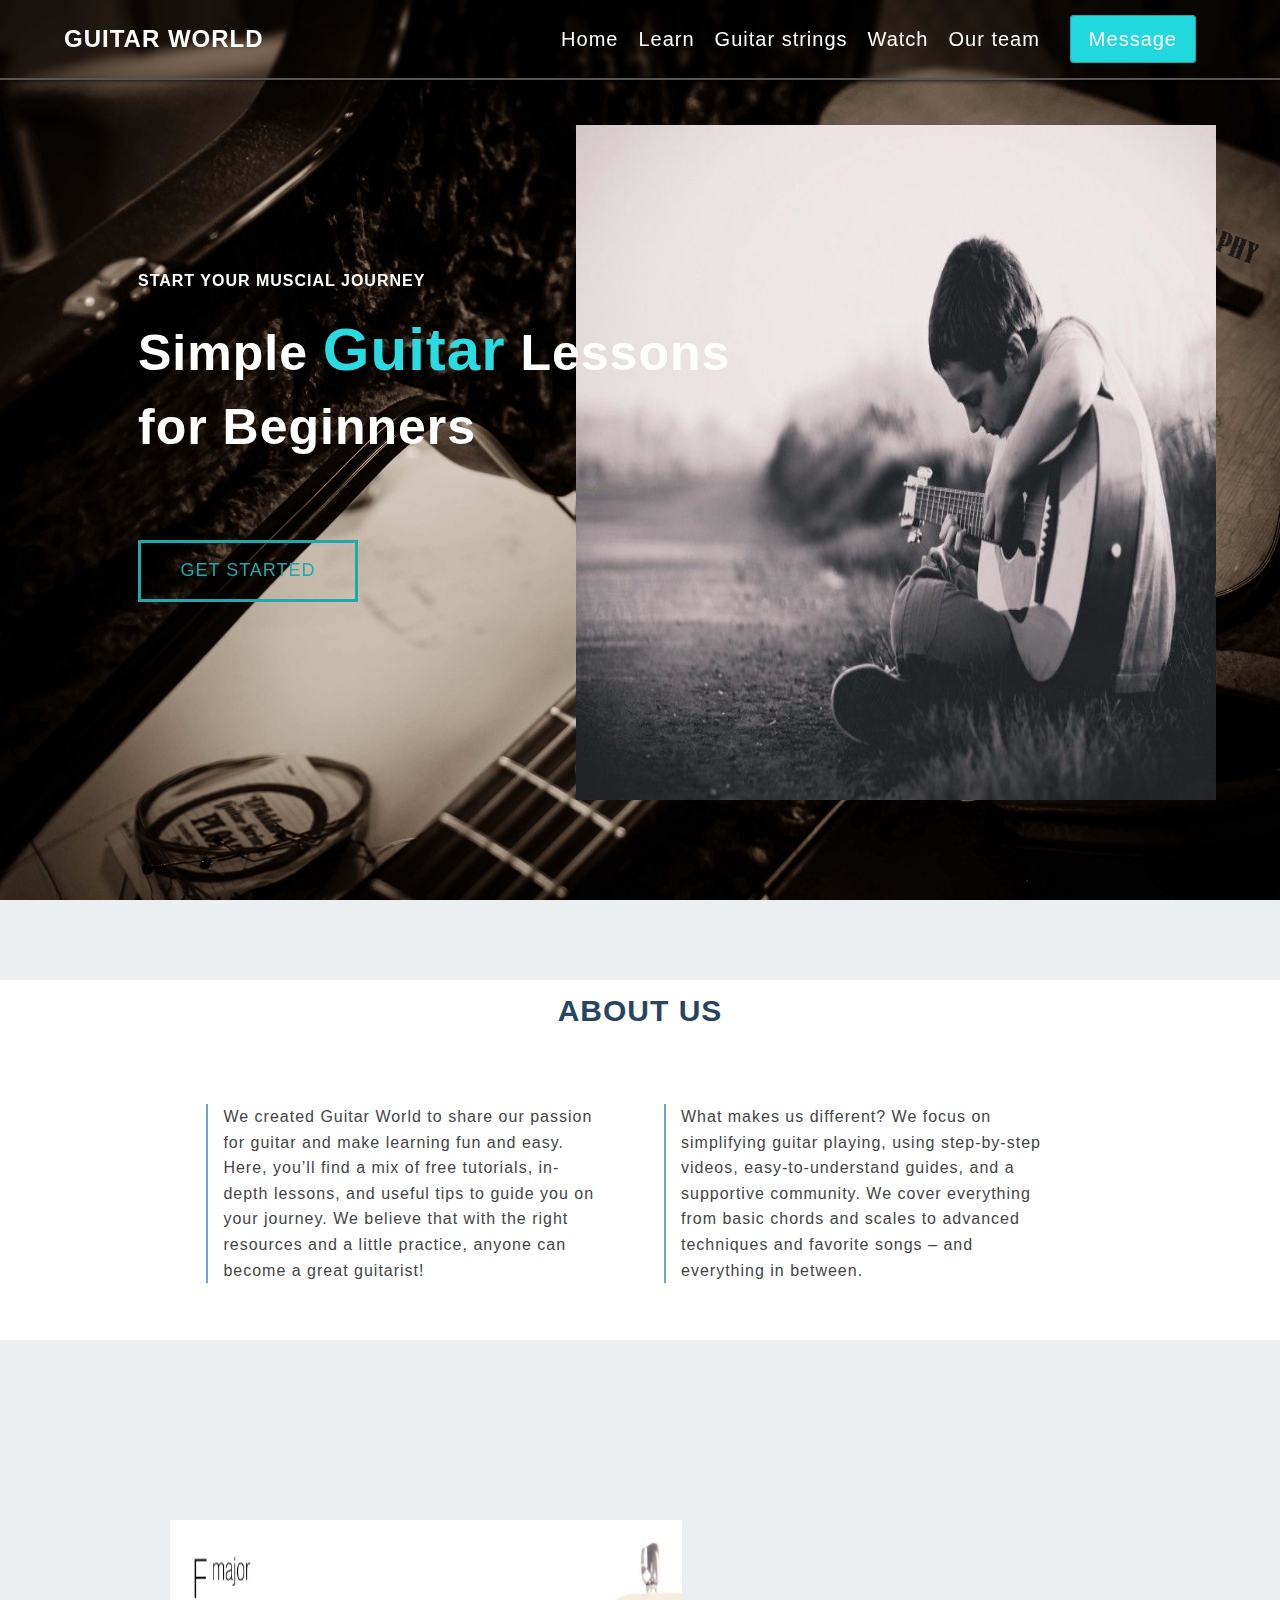
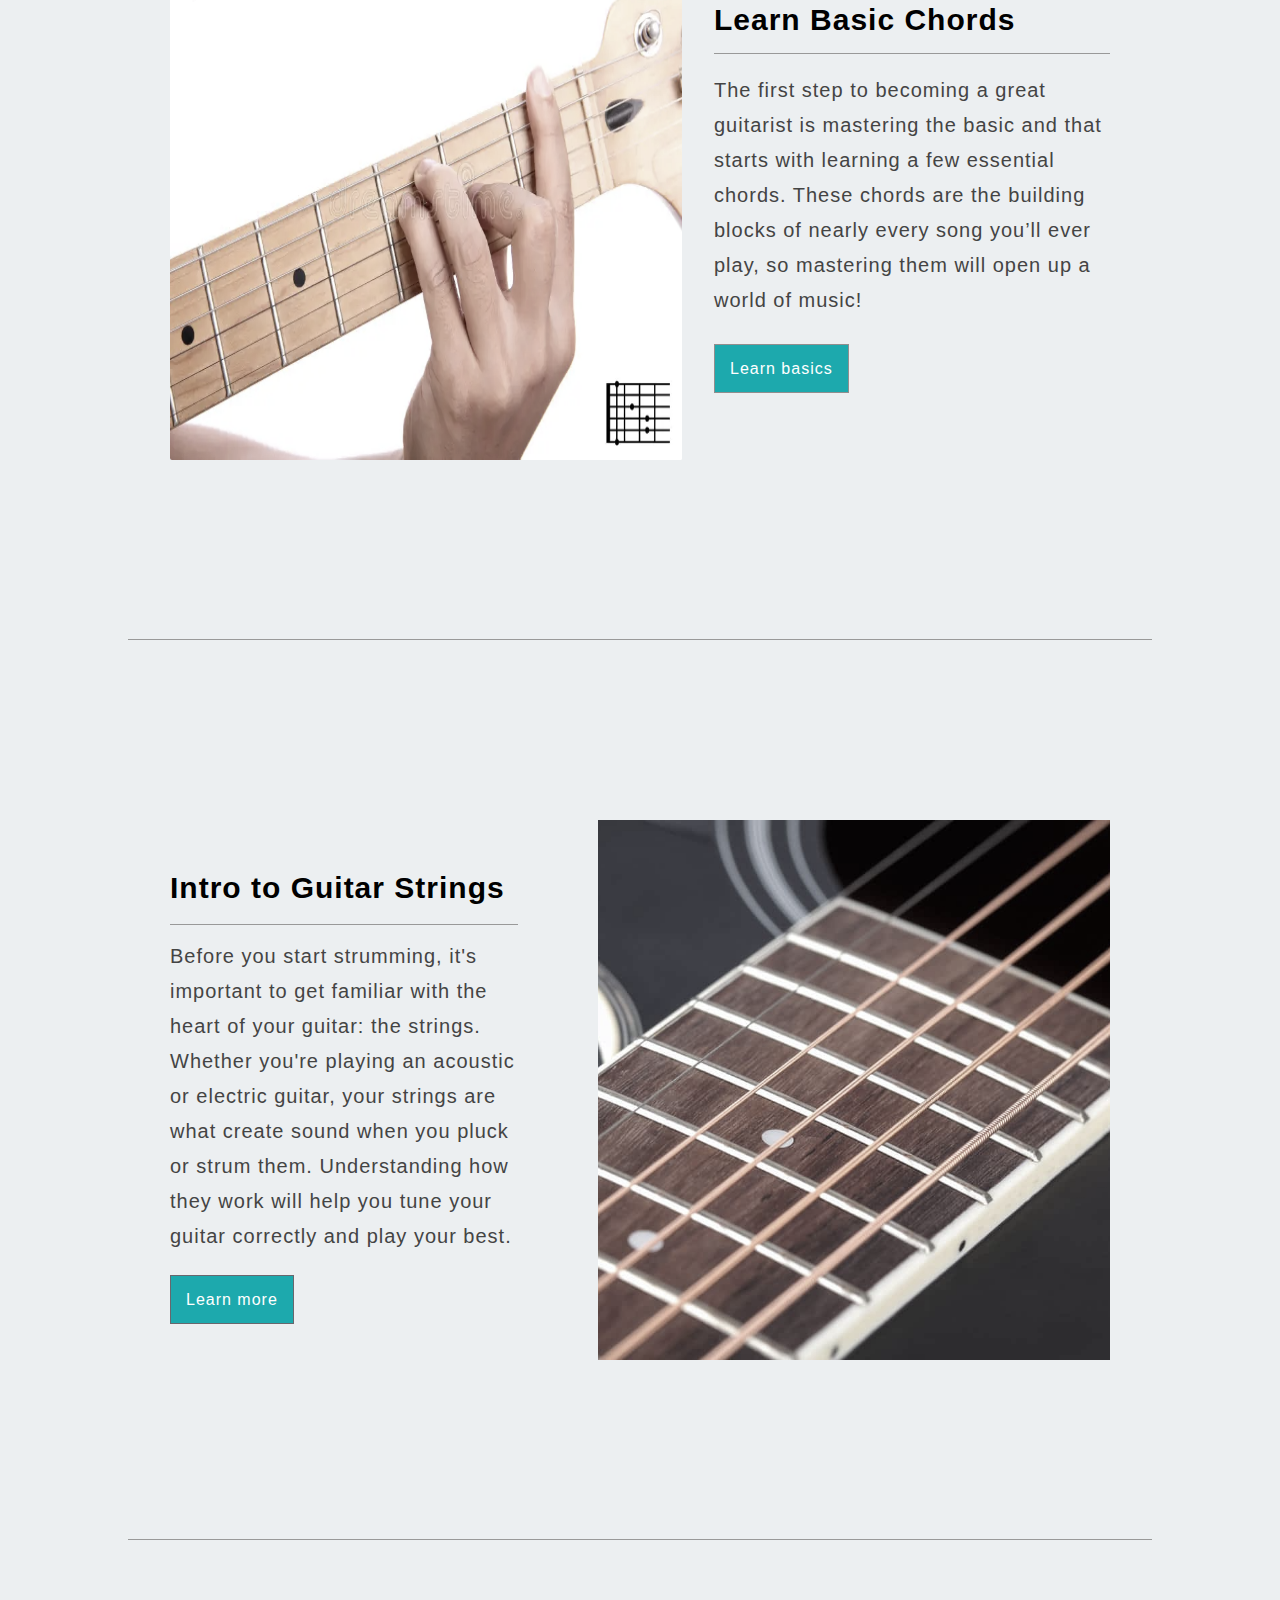
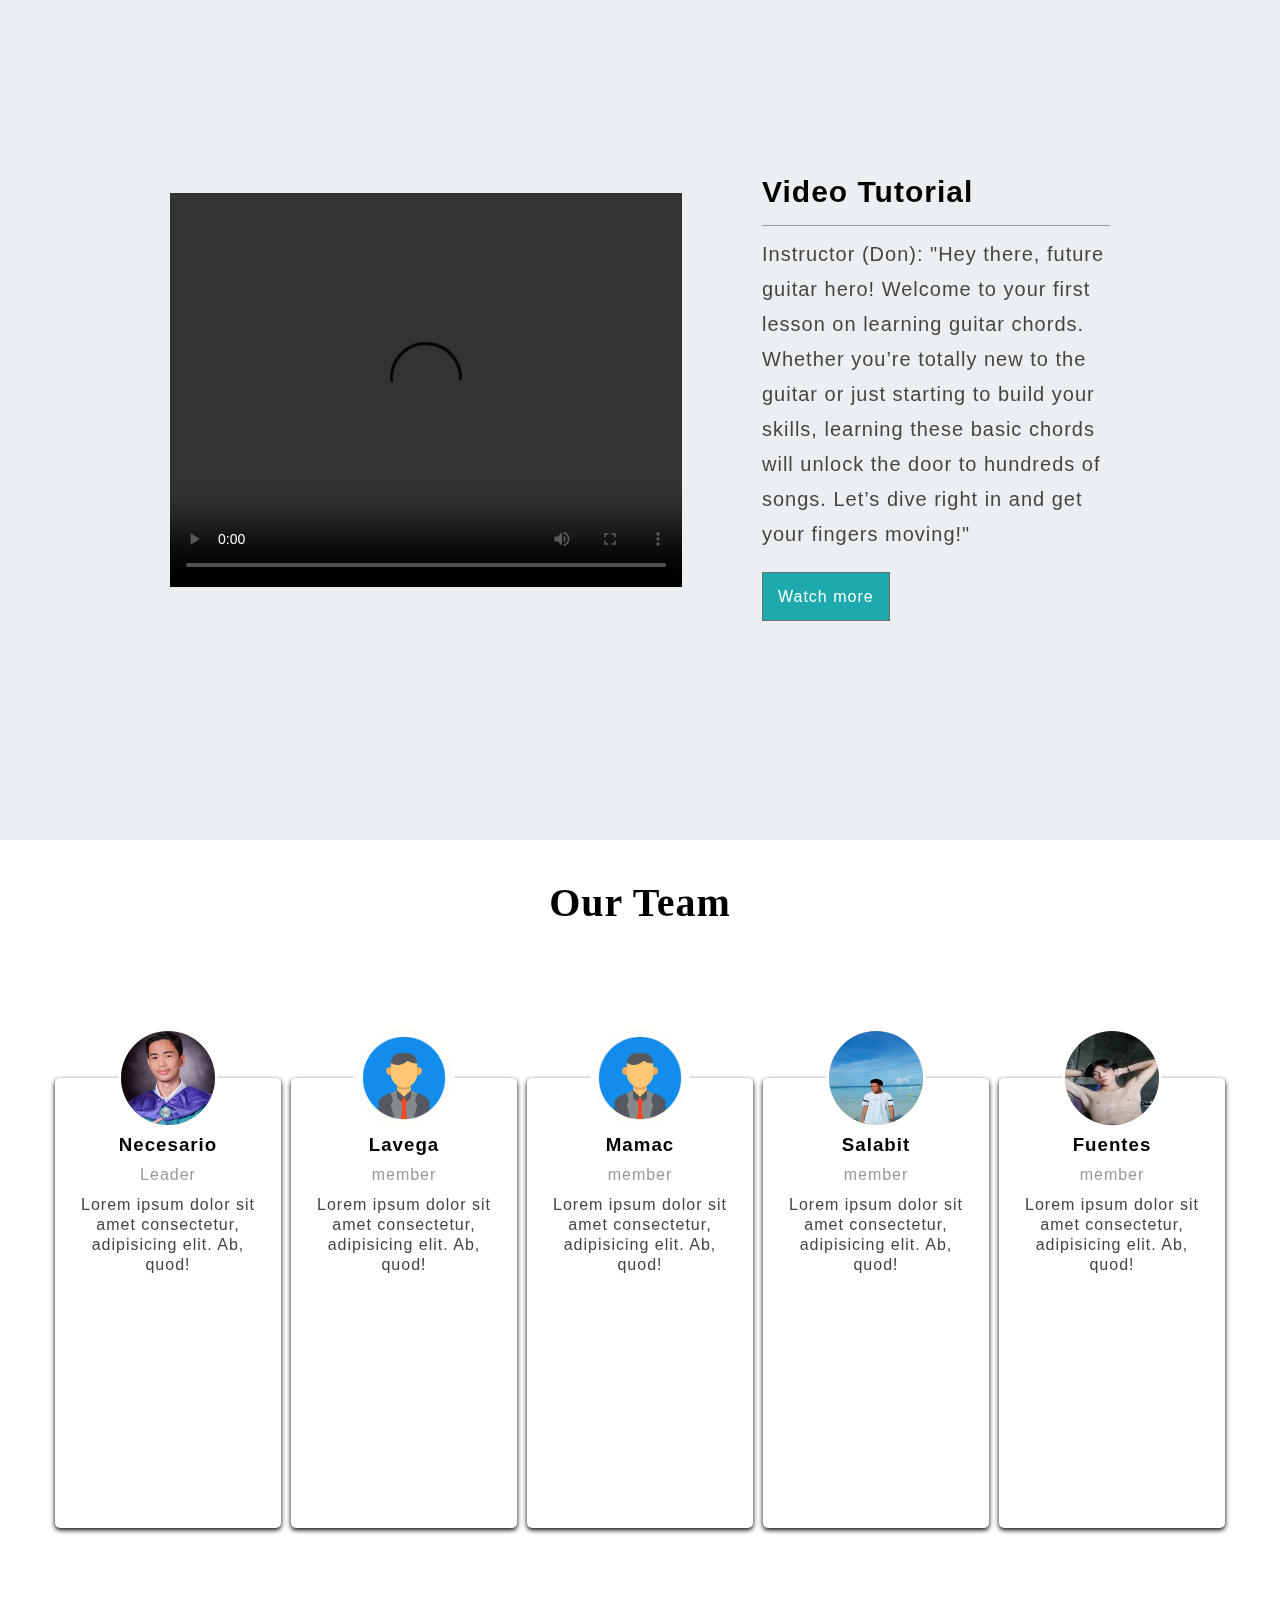
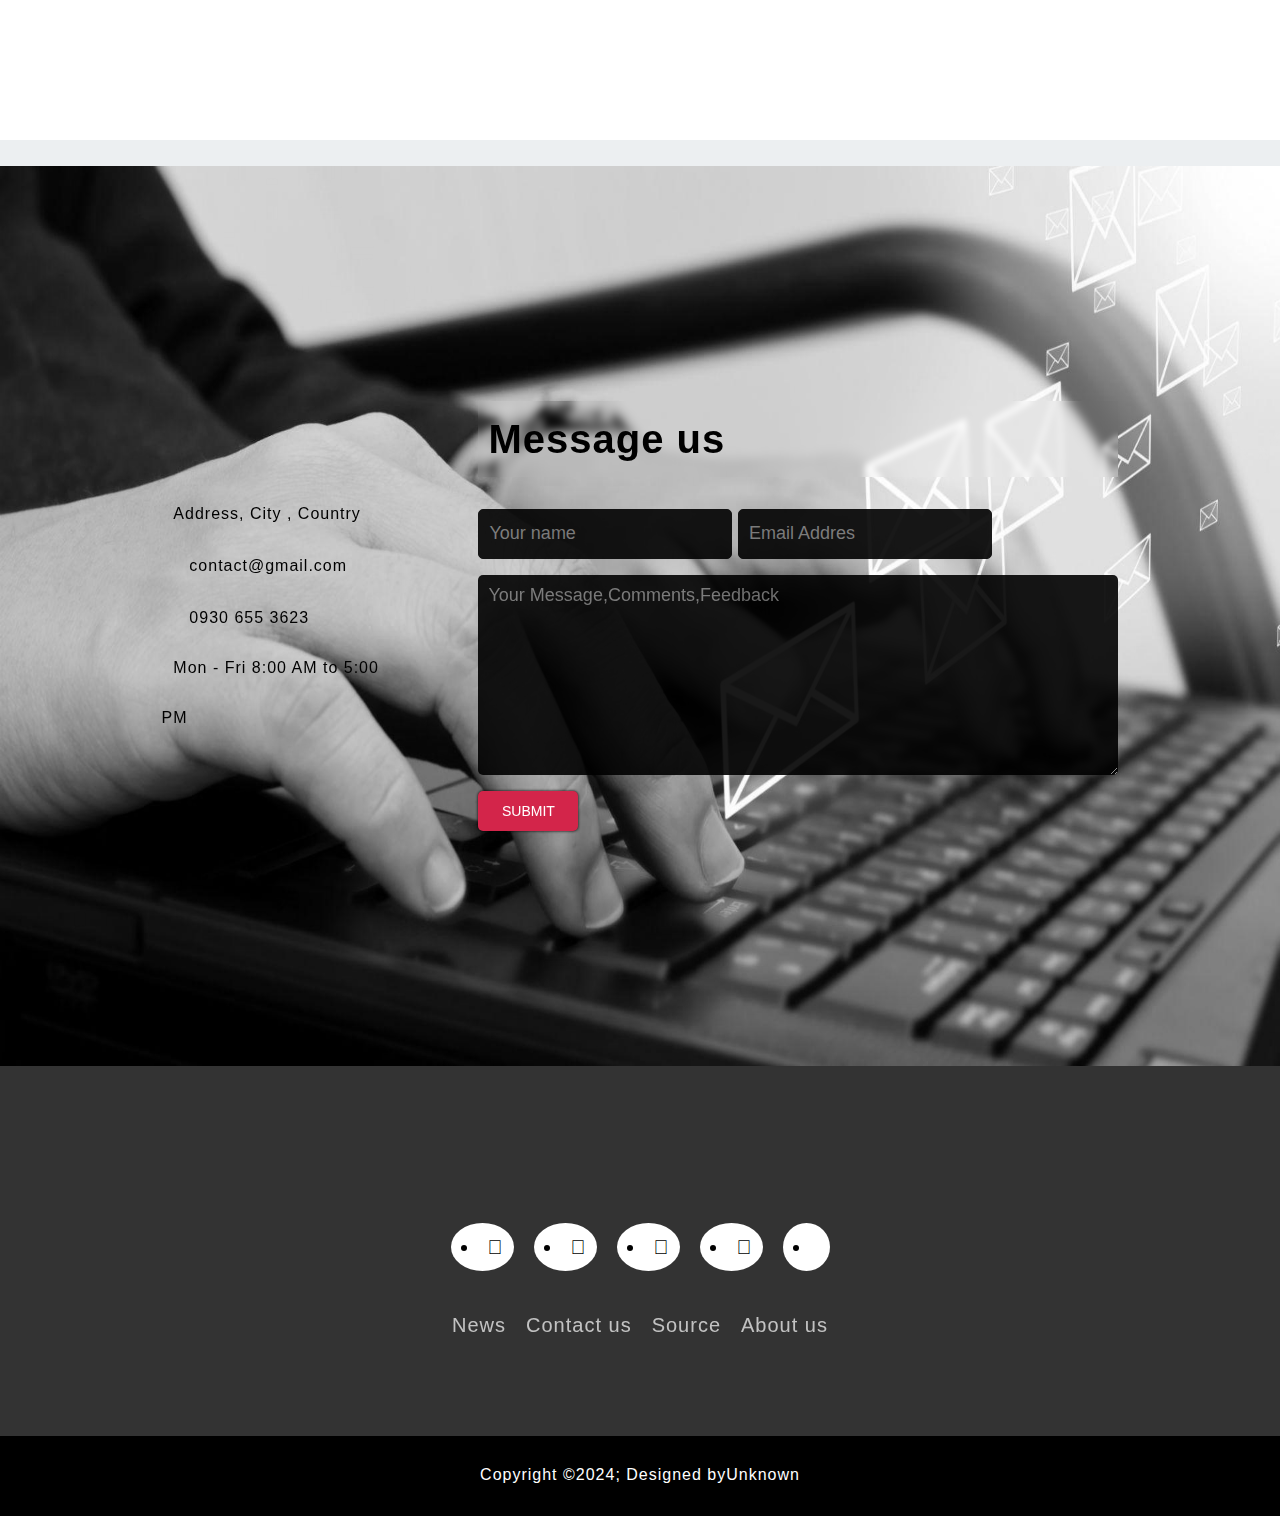
==== commit 22dd3e07: "Add files via upload" ====
--- a/index.html
+++ b/index.html
@@ -28,10 +28,10 @@
        <div class="hero-content">
         <p data-aos="fade-left"  data-aos-duration="2500"> START YOUR MUSCIAL JOURNEY</p>
             <h1 data-aos="fade-right"  data-aos-duration="2700">Simple <span>Guitar</span> Lessons for Beginners</h1>
-            <a href="#get-started" data-aos="fade-up"  data-aos-duration="3000">GET STARTED</a>
+            <a href="#get-started" data-aos="fade-up"  data-aos-duration="3000" id="hero-btn">GET STARTED</a>
         </div>
         <div class="hero-img">
-            <img src="home.jpg" alt="">
+            <img src="home.jpg" alt="" data-aos="fade-left"  data-aos-duration="2900">
         </div>
     </div>
 <!----------------------------------GET STARTED------------------------------------------->
--- a/style.css
+++ b/style.css
@@ -151,24 +151,23 @@
 }
 
 .hero span{
+    color: #2adce2;
+    font-size: 60px;
+}
+#hero-btn{
+    padding: 15px 25px;
     color: #1da9ad;
-    font-size: 60px;
-}
-.hero a{
-    background-color: #d3254a;
-    padding: 15px 25px;
-    color: white;
     font-size: 18px;
     text-decoration: none;
     margin-top: 5%;
     transition: .5s;
-    border: 1px solid #333;
+    border: 3px solid #1da9ad;
     width: 220px;
     text-align: center;
 }
-.hero a:hover{
+#hero-btn:hover{
     background-color: transparent;
-    border: 1px solid #fff;
+    border: 3px solid #fff;
     color: #fff;
 }
 
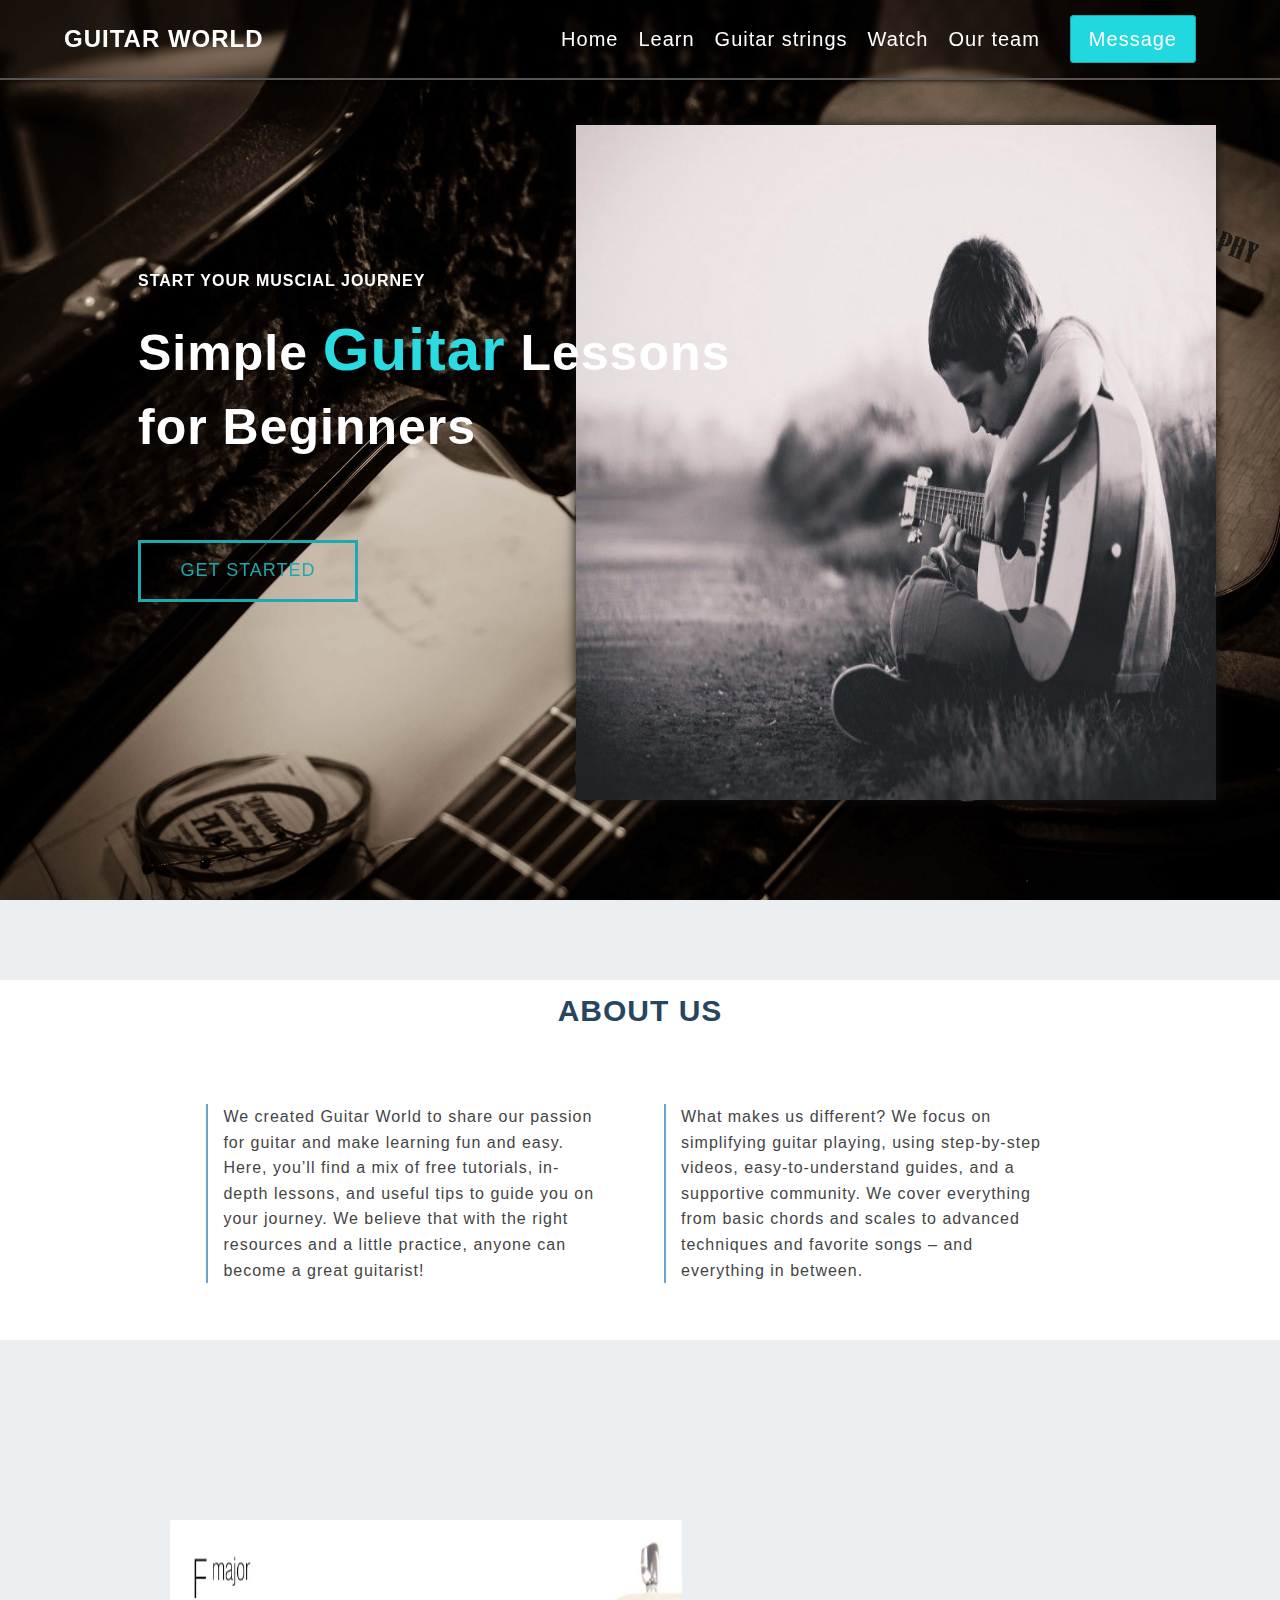
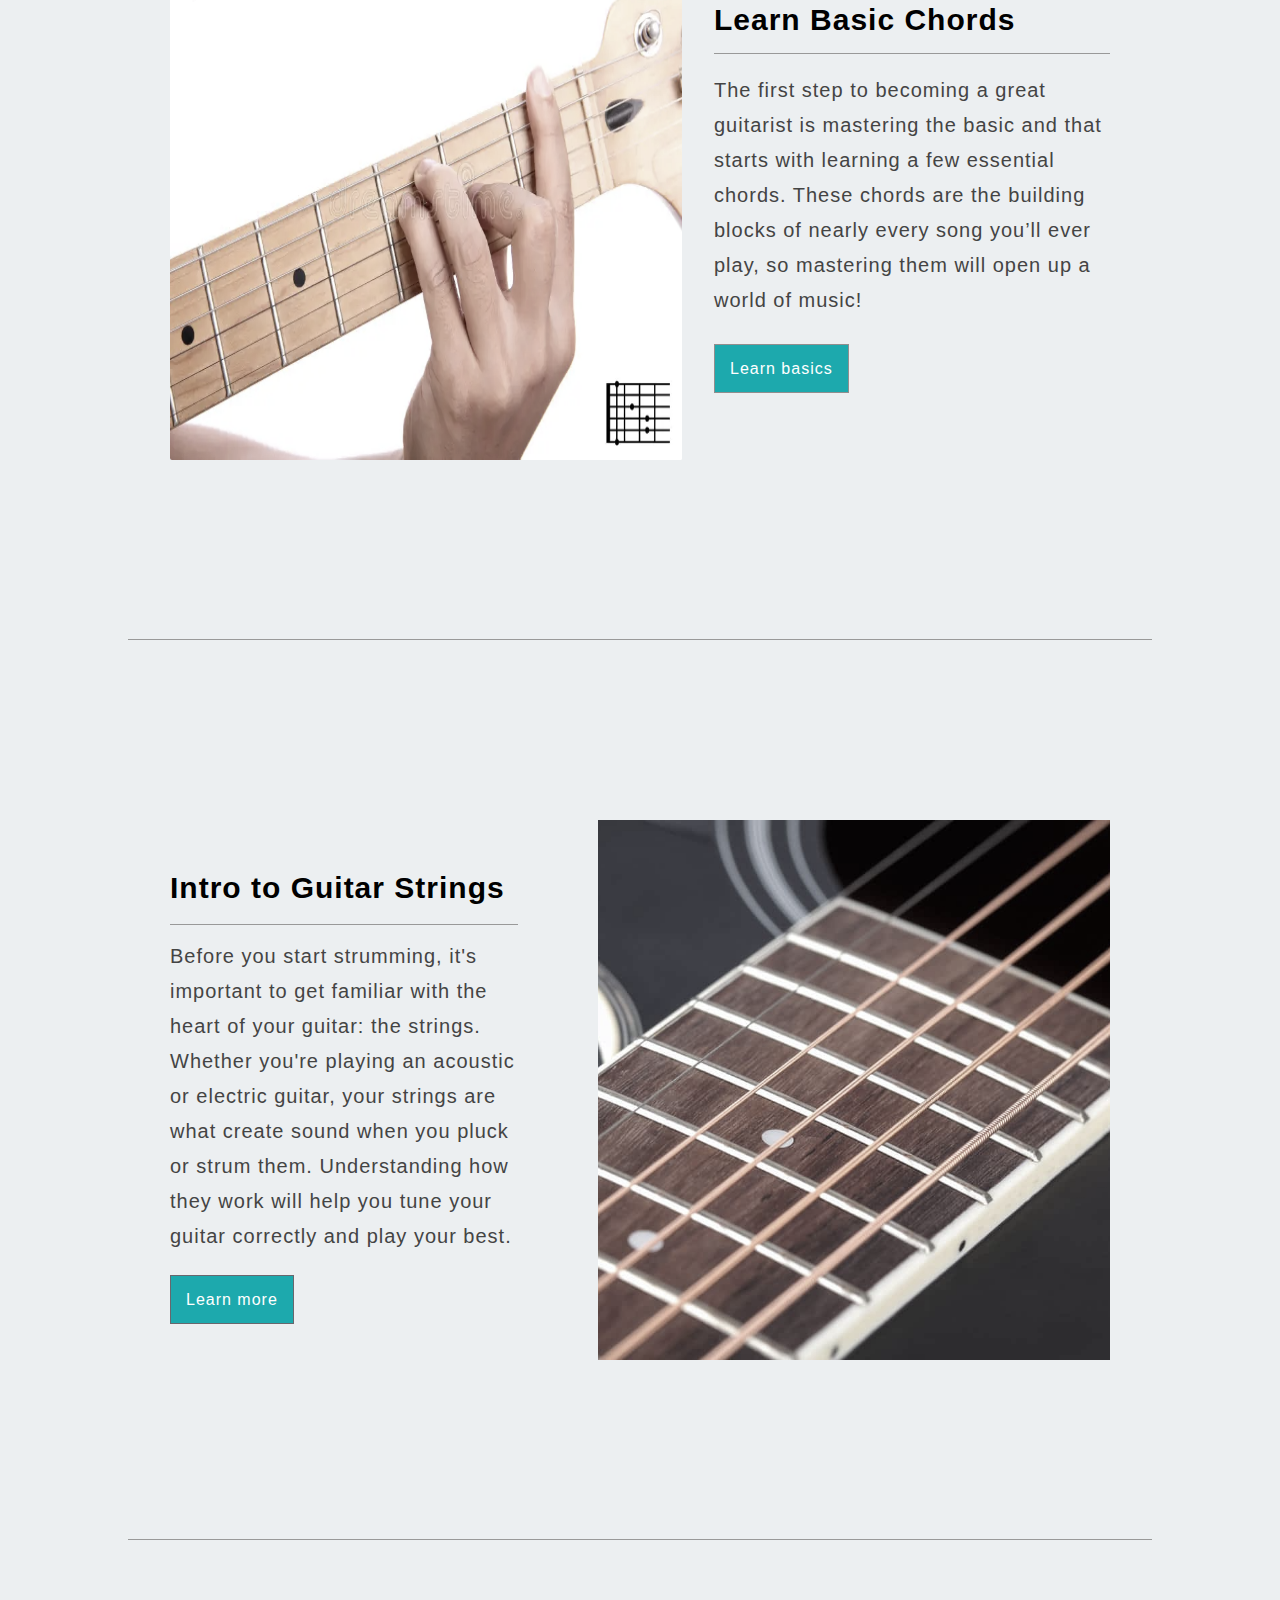
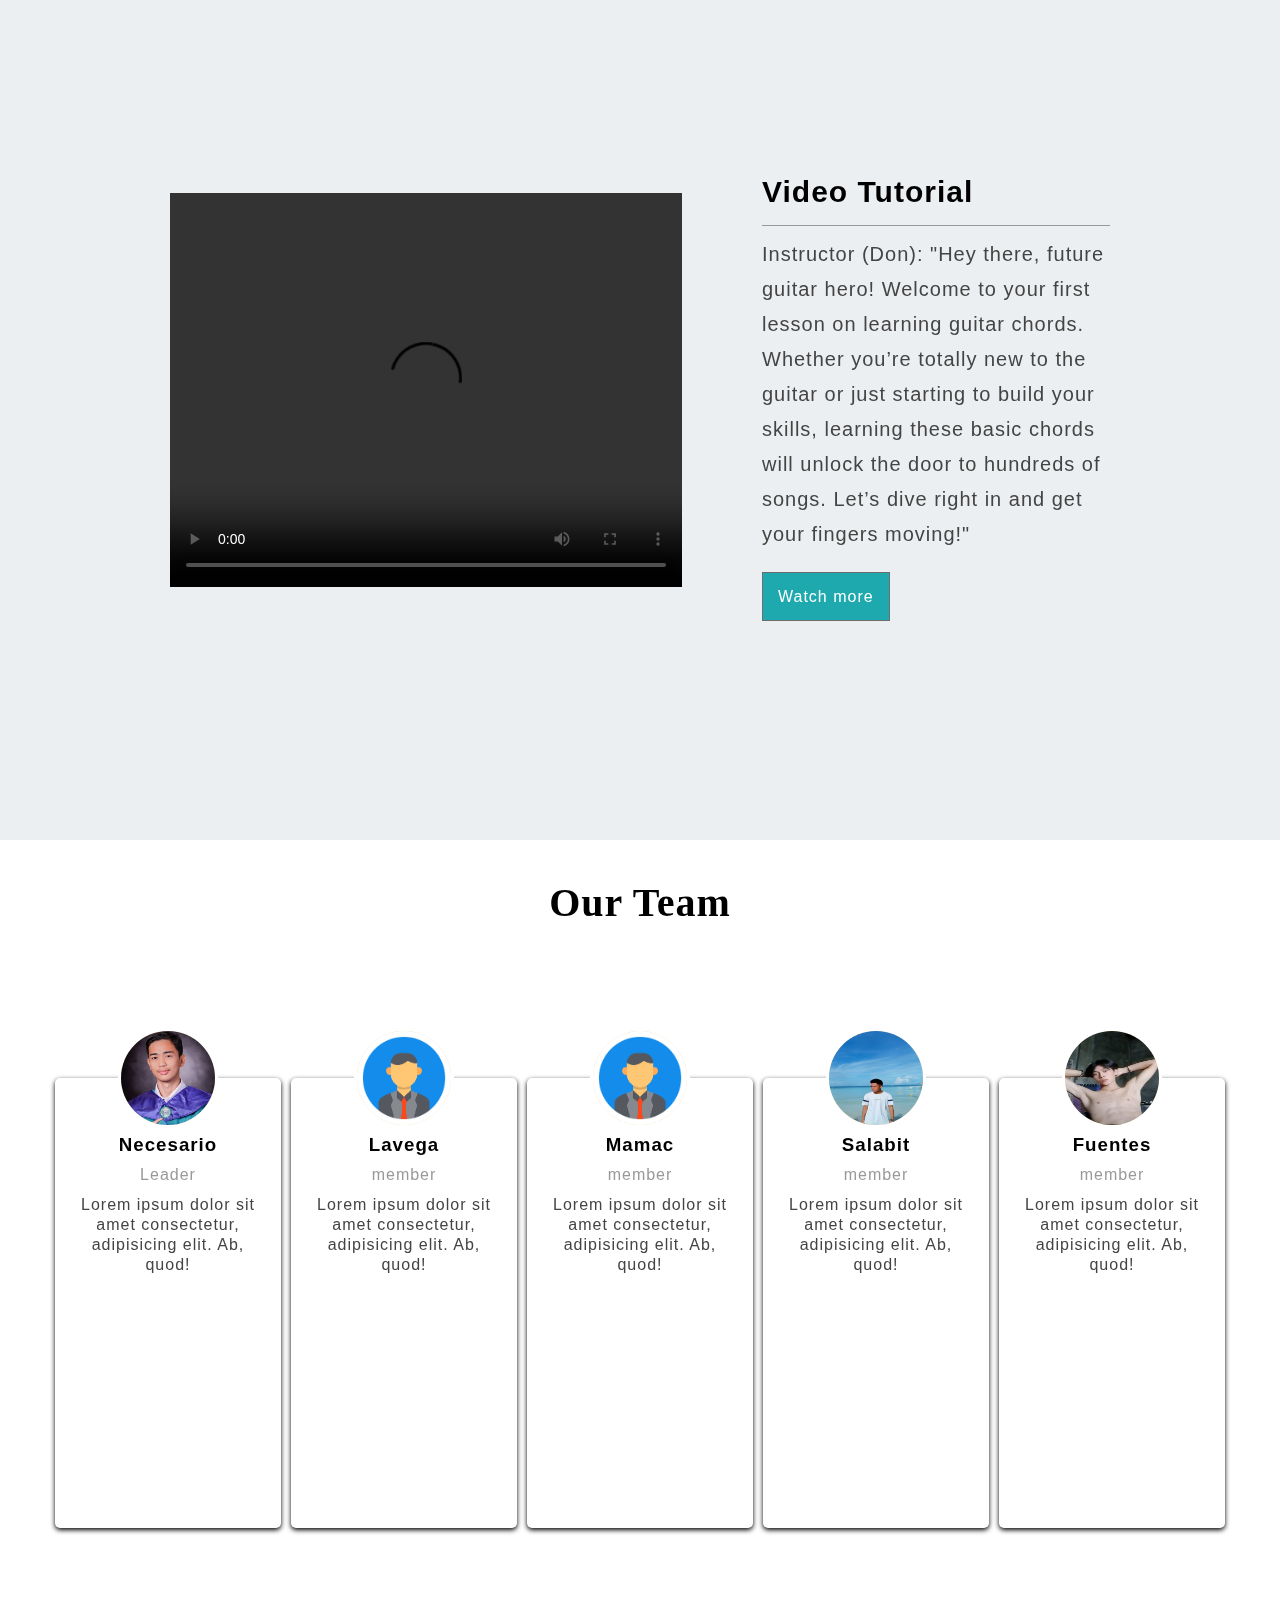
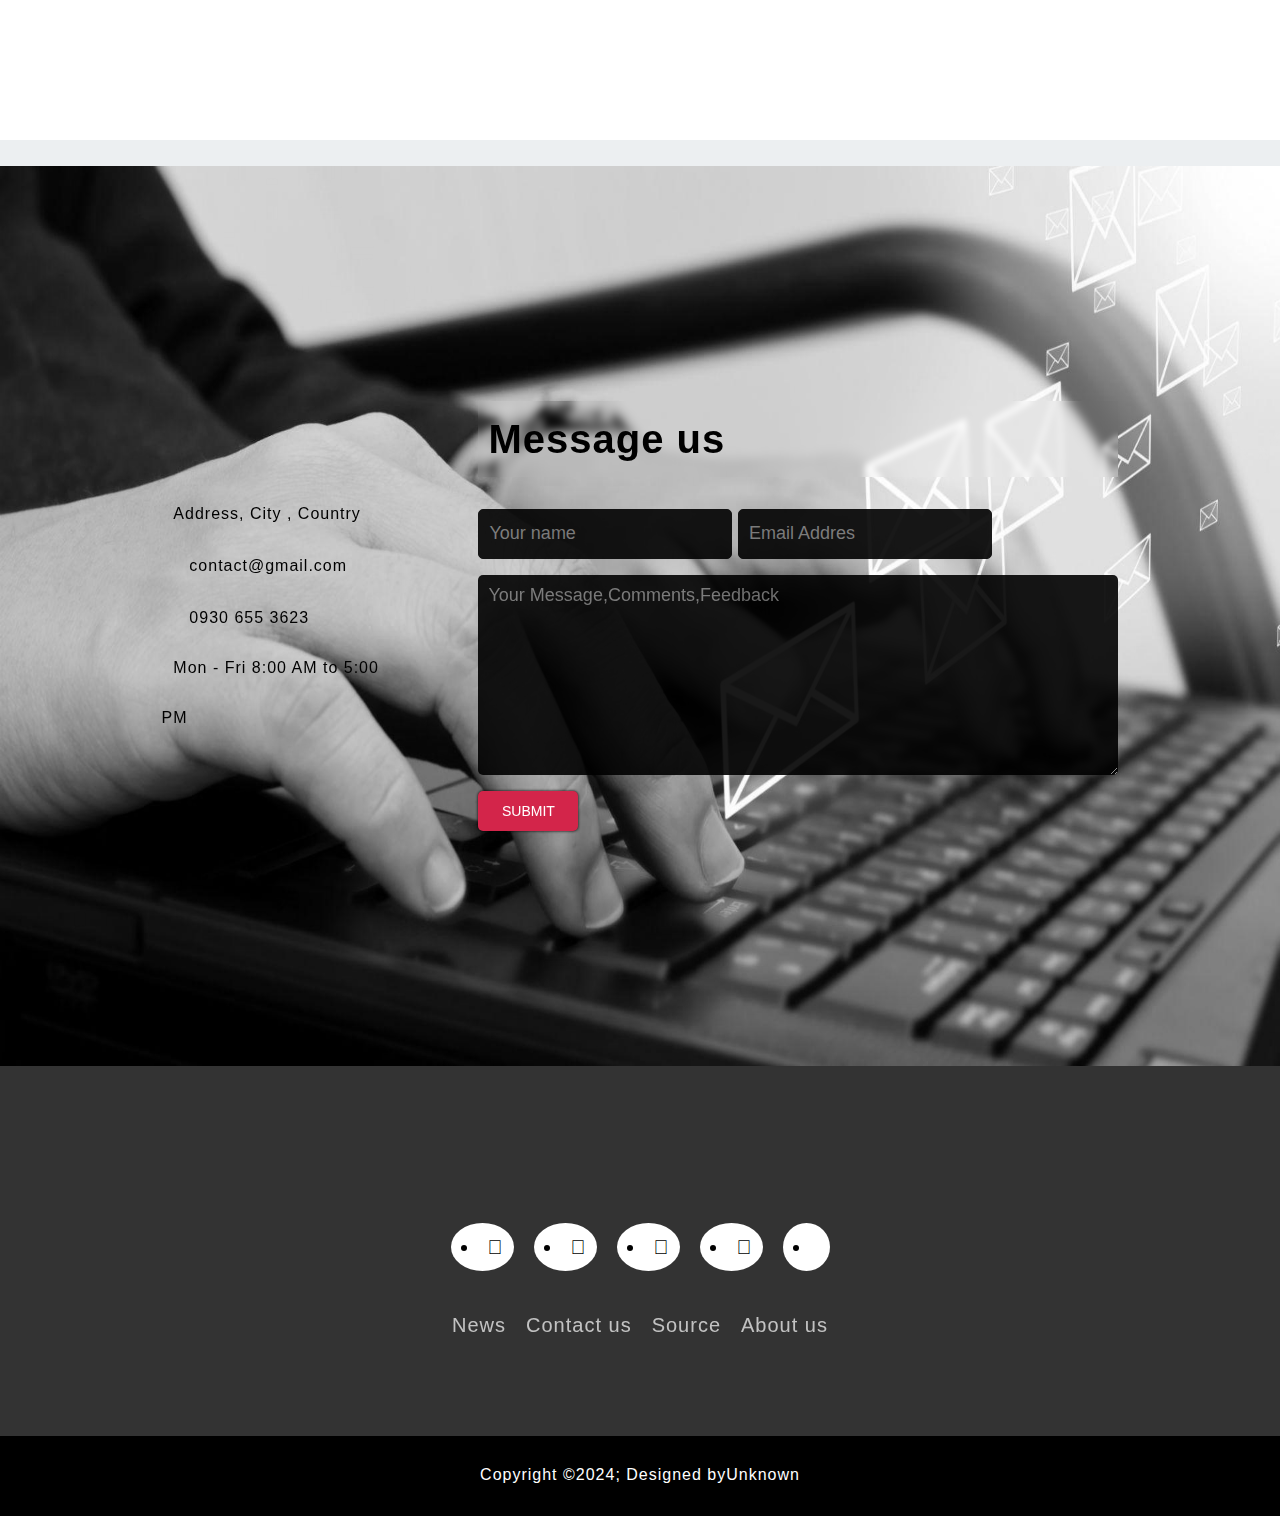
==== commit 33fcb479: "Add files via upload" ====
--- a/index.html
+++ b/index.html
@@ -79,7 +79,7 @@
             <h2>Video Tutorial</h2>
             <p>Instructor (Don):
                 "Hey there, future guitar hero! Welcome to your first lesson on learning guitar chords. Whether you’re totally new to the guitar or just starting to build your skills, learning these basic chords will unlock the door to hundreds of songs. Let’s dive right in and get your fingers moving!"</p>
-            <a href="video.html" target="_blank" id="section-4-btn">Watch more</a>
+            <a href="video/video.html" target="_blank" id="section-4-btn">Watch more</a>
         </div>
     </div>
 <!-------------------------------------- OUR TEAM-------------------------------------------->
--- a/style.css
+++ b/style.css
@@ -183,6 +183,7 @@
 .hero-img img{
     width: 100%;
     height: 100%;
+    box-shadow: 0 0 12px #111;
 }
 
 
